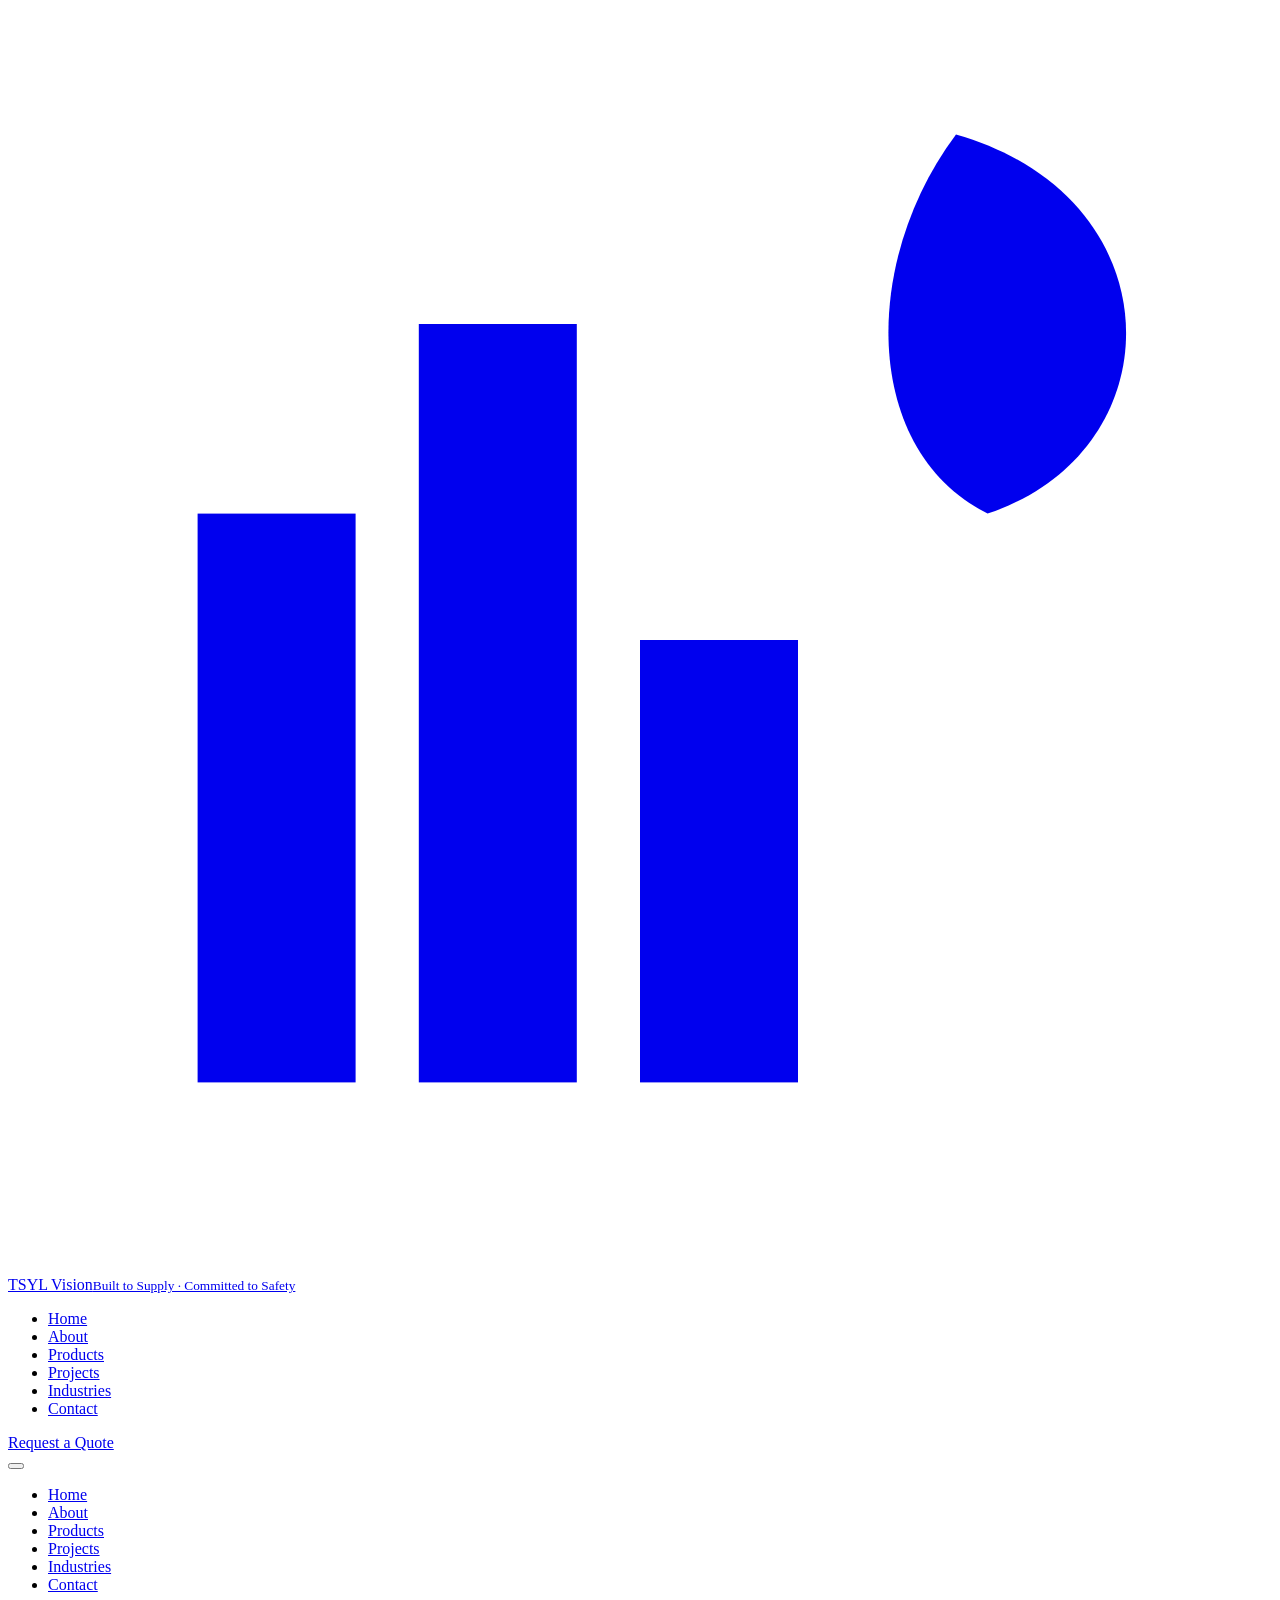
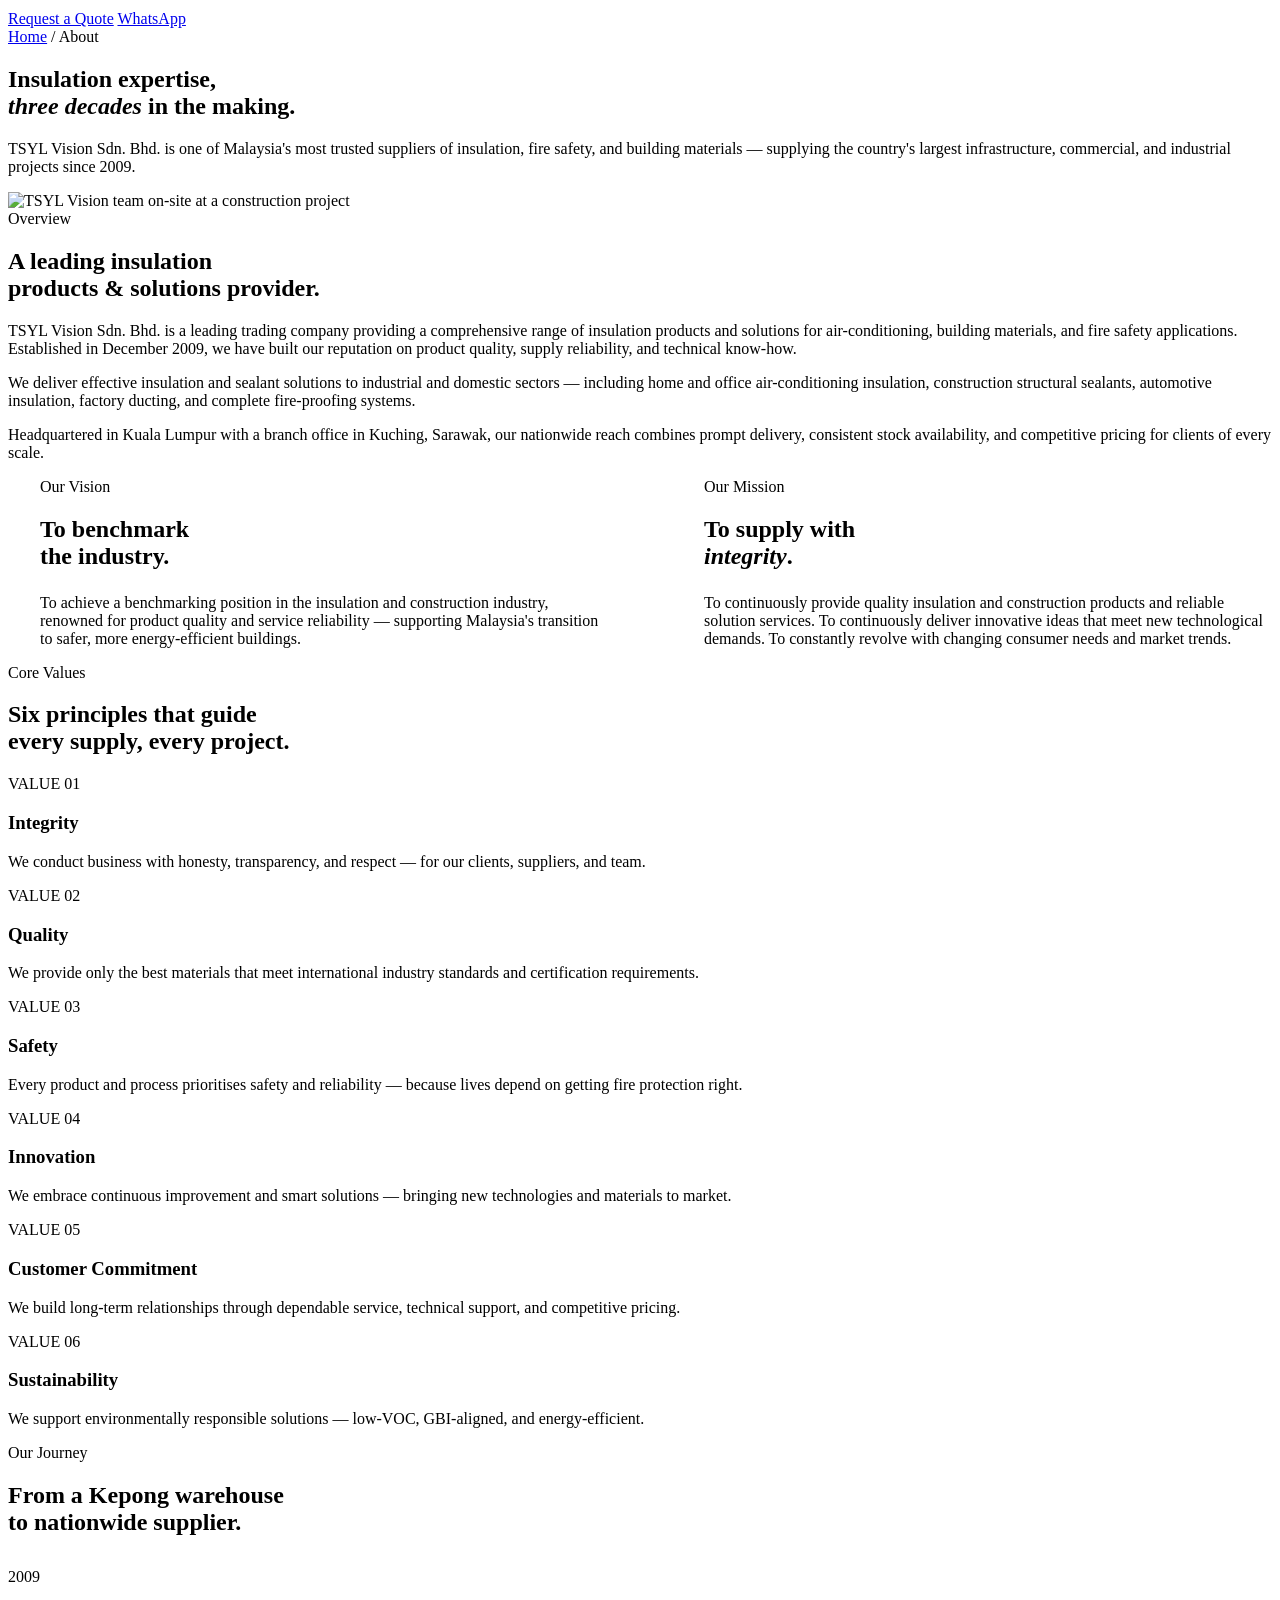
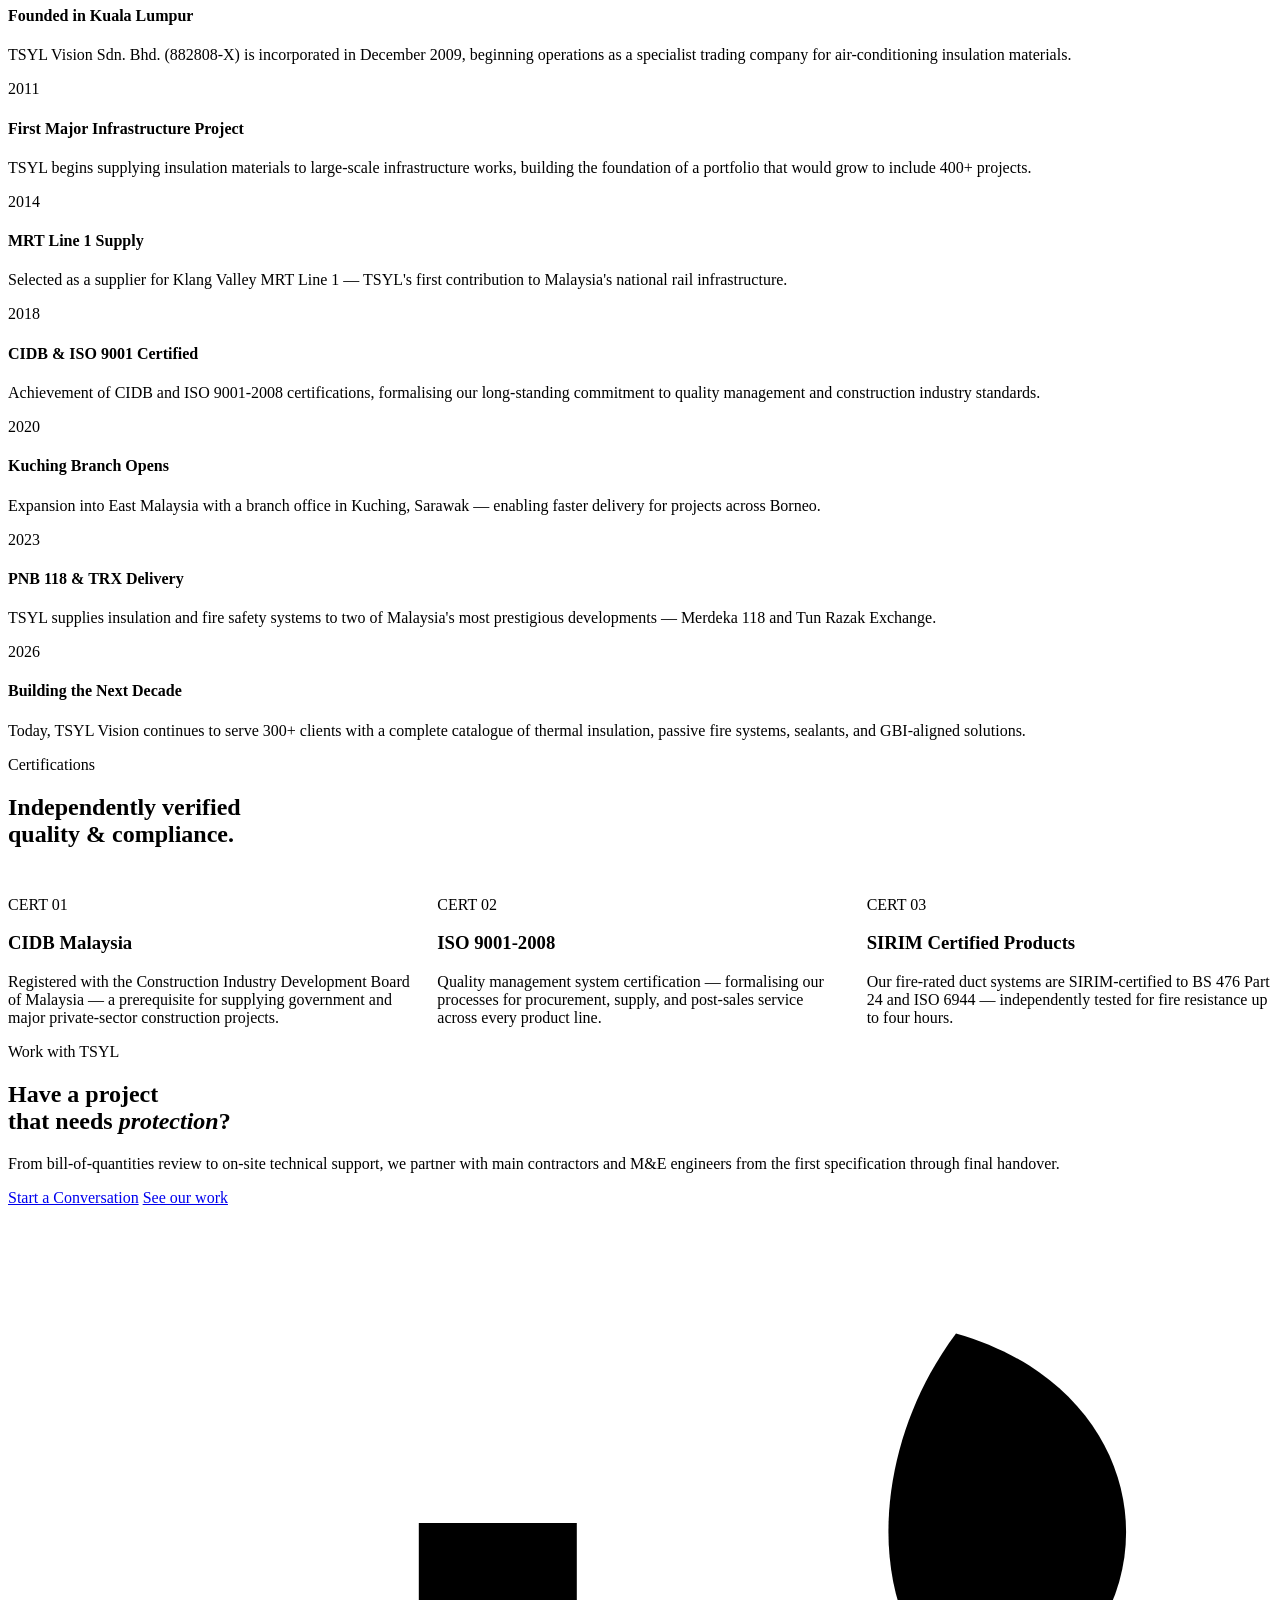
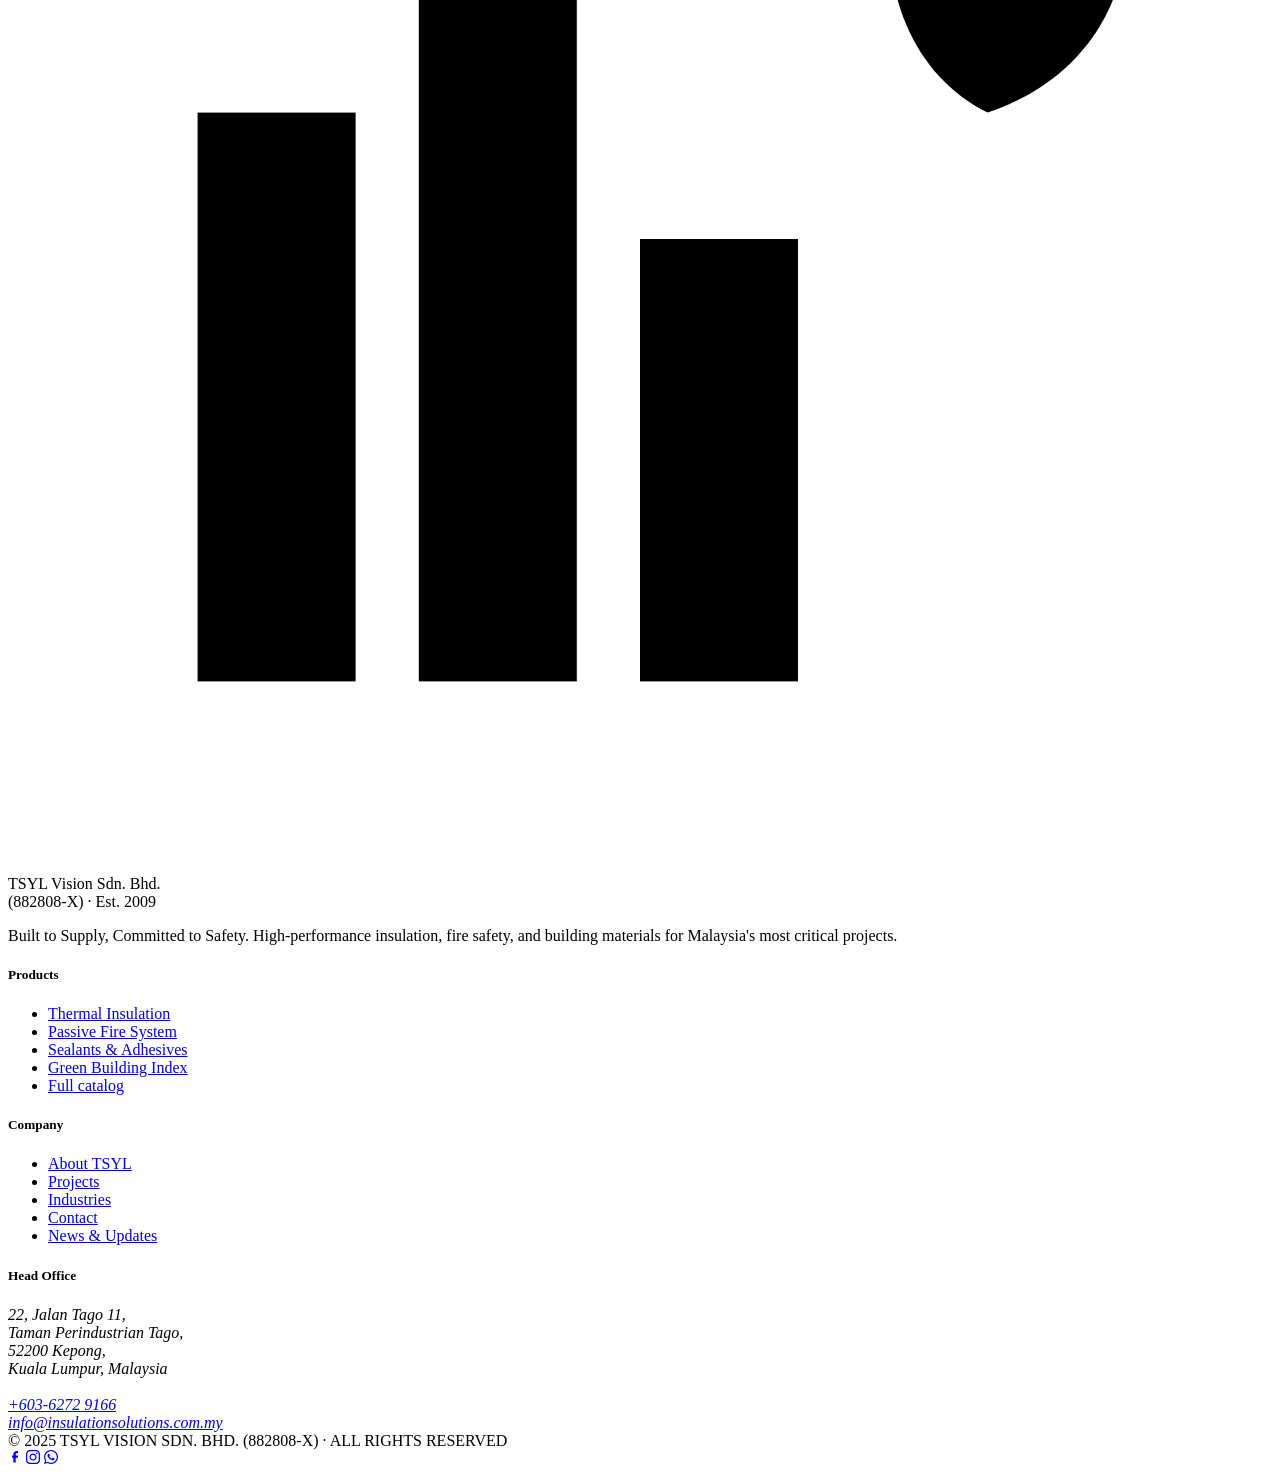
==== about.html @ 76578f97 "23/05/26 (Sat) - First Upload" ====
<!DOCTYPE html>
<html lang="en">
<head>
  <meta charset="UTF-8">
  <meta name="viewport" content="width=device-width, initial-scale=1.0">
  <title>About TSYL Vision — Insulation Specialists Since 2009</title>
  <meta name="description" content="TSYL Vision Sdn. Bhd. specialises in high-performance thermal insulation, fire-rated duct systems, and sealants. Built on three decades of insulation expertise.">

  <link rel="preconnect" href="https://fonts.googleapis.com">
  <link rel="preconnect" href="https://fonts.gstatic.com" crossorigin>
  <link href="https://fonts.googleapis.com/css2?family=Fraunces:ital,opsz,wght,SOFT,WONK@0,9..144,400..700,30..100,0..1;1,9..144,400..700,30..100,0..1&family=JetBrains+Mono:wght@400;500&family=Manrope:wght@400;500;600;700&display=swap" rel="stylesheet">

  <link rel="stylesheet" href="assets/css/styles.css">
</head>
<body>

<!-- ============ NAV ============ -->
<nav class="nav" aria-label="Main navigation">
  <div class="nav-inner">
    <a href="index.html" class="nav-logo" aria-label="TSYL Vision — Home">
      <svg class="logo-mark" viewBox="0 0 40 40" xmlns="http://www.w3.org/2000/svg" style="color: var(--forest-deep)">
        <rect x="6" y="16" width="5" height="18" fill="currentColor"/>
        <rect x="13" y="10" width="5" height="24" fill="currentColor"/>
        <rect x="20" y="20" width="5" height="14" fill="currentColor"/>
        <path d="M30 4 C 37 6, 37 14, 31 16 C 27 14, 27 8, 30 4 Z" fill="currentColor"/>
      </svg>
      <span class="logo-text">TSYL Vision<small>Built to Supply · Committed to Safety</small></span>
    </a>
    <ul class="nav-links">
      <li><a href="index.html" class="nav-link">Home</a></li>
      <li><a href="about.html" class="nav-link active">About</a></li>
      <li><a href="products.html" class="nav-link">Products</a></li>
      <li><a href="projects.html" class="nav-link">Projects</a></li>
      <li><a href="industries.html" class="nav-link">Industries</a></li>
      <li><a href="contact.html" class="nav-link">Contact</a></li>
    </ul>
    <div class="nav-cta-wrap">
      <a href="contact.html" class="btn btn-primary btn-sm">Request a Quote</a>
    </div>
    <button class="nav-toggle" aria-label="Toggle menu" aria-expanded="false">
      <span></span><span></span><span></span>
    </button>
  </div>
</nav>

<div class="nav-drawer" aria-hidden="true">
  <ul class="nav-links" style="flex-direction: column; align-items: flex-start; gap: 0; width: 100%;">
    <li style="width:100%"><a href="index.html" class="nav-link">Home</a></li>
    <li style="width:100%"><a href="about.html" class="nav-link active">About</a></li>
    <li style="width:100%"><a href="products.html" class="nav-link">Products</a></li>
    <li style="width:100%"><a href="projects.html" class="nav-link">Projects</a></li>
    <li style="width:100%"><a href="industries.html" class="nav-link">Industries</a></li>
    <li style="width:100%"><a href="contact.html" class="nav-link">Contact</a></li>
  </ul>
  <div class="nav-cta-wrap">
    <a href="contact.html" class="btn btn-primary">Request a Quote</a>
    <a href="https://wa.me/60174673919" class="btn btn-outline">WhatsApp</a>
  </div>
</div>

<!-- ============ PAGE HERO ============ -->
<section class="page-hero">
  <div class="container">
    <div class="page-hero-grid">
      <div class="reveal">
        <div class="breadcrumb"><a href="index.html">Home</a> / About</div>
        <h1 class="display">Insulation expertise,<br><em>three decades</em> in the making.</h1>
      </div>
      <div class="page-hero-side reveal">
        <p class="lead">TSYL Vision Sdn. Bhd. is one of Malaysia's most trusted suppliers of insulation, fire safety, and building materials — supplying the country's largest infrastructure, commercial, and industrial projects since 2009.</p>
      </div>
    </div>
  </div>
</section>

<!-- ============ COMPANY OVERVIEW ============ -->
<section class="section">
  <div class="container">
    <div class="split">
      <div class="split-media reveal">
        <img src="https://images.unsplash.com/photo-1504917595217-d4dc5ebe6122?w=900&auto=format&fit=crop&q=70" alt="TSYL Vision team on-site at a construction project">
      </div>
      <div class="split-text reveal">
        <div class="eyebrow">Overview</div>
        <h2 class="display">A leading insulation<br>products &amp; solutions provider.</h2>
        <p>TSYL Vision Sdn. Bhd. is a leading trading company providing a comprehensive range of insulation products and solutions for air-conditioning, building materials, and fire safety applications. Established in December 2009, we have built our reputation on product quality, supply reliability, and technical know-how.</p>
        <p>We deliver effective insulation and sealant solutions to industrial and domestic sectors — including home and office air-conditioning insulation, construction structural sealants, automotive insulation, factory ducting, and complete fire-proofing systems.</p>
        <p>Headquartered in Kuala Lumpur with a branch office in Kuching, Sarawak, our nationwide reach combines prompt delivery, consistent stock availability, and competitive pricing for clients of every scale.</p>
      </div>
    </div>
  </div>
</section>

<!-- ============ VISION & MISSION ============ -->
<section class="section" style="background: var(--cream-light); border-top: 1px solid var(--line-soft); border-bottom: 1px solid var(--line-soft);">
  <div class="container">
    <div style="display: grid; grid-template-columns: 1fr 1fr; gap: clamp(2rem, 5vw, 4rem);">
      <div class="reveal" style="border-left: 2px solid var(--forest); padding-left: 2rem;">
        <div class="eyebrow mb-3">Our Vision</div>
        <h2 class="display" style="color: var(--forest-deep); margin-bottom: 1.5rem;">To benchmark<br>the industry.</h2>
        <p class="lead">To achieve a benchmarking position in the insulation and construction industry, renowned for product quality and service reliability — supporting Malaysia's transition to safer, more energy-efficient buildings.</p>
      </div>
      <div class="reveal" style="border-left: 2px solid var(--forest); padding-left: 2rem;">
        <div class="eyebrow mb-3">Our Mission</div>
        <h2 class="display" style="color: var(--forest-deep); margin-bottom: 1.5rem;">To supply with<br><em>integrity</em>.</h2>
        <p>To continuously provide quality insulation and construction products and reliable solution services. To continuously deliver innovative ideas that meet new technological demands. To constantly revolve with changing consumer needs and market trends.</p>
      </div>
    </div>
  </div>
  <style>@media (max-width: 760px) { section.section > .container > div[style*="grid-template-columns: 1fr 1fr"] { grid-template-columns: 1fr !important; } }</style>
</section>

<!-- ============ CORE VALUES ============ -->
<section class="section">
  <div class="container">
    <div class="reveal" style="max-width: 64ch; margin-bottom: 1rem;">
      <div class="eyebrow mb-3">Core Values</div>
      <h2 class="display" style="color: var(--forest-deep);">Six principles that guide<br>every supply, every project.</h2>
    </div>
    <div class="values-grid">
      <div class="value-card reveal">
        <div class="vc-num">VALUE 01</div>
        <h3>Integrity</h3>
        <p>We conduct business with honesty, transparency, and respect — for our clients, suppliers, and team.</p>
      </div>
      <div class="value-card reveal">
        <div class="vc-num">VALUE 02</div>
        <h3>Quality</h3>
        <p>We provide only the best materials that meet international industry standards and certification requirements.</p>
      </div>
      <div class="value-card reveal">
        <div class="vc-num">VALUE 03</div>
        <h3>Safety</h3>
        <p>Every product and process prioritises safety and reliability — because lives depend on getting fire protection right.</p>
      </div>
      <div class="value-card reveal">
        <div class="vc-num">VALUE 04</div>
        <h3>Innovation</h3>
        <p>We embrace continuous improvement and smart solutions — bringing new technologies and materials to market.</p>
      </div>
      <div class="value-card reveal">
        <div class="vc-num">VALUE 05</div>
        <h3>Customer Commitment</h3>
        <p>We build long-term relationships through dependable service, technical support, and competitive pricing.</p>
      </div>
      <div class="value-card reveal">
        <div class="vc-num">VALUE 06</div>
        <h3>Sustainability</h3>
        <p>We support environmentally responsible solutions — low-VOC, GBI-aligned, and energy-efficient.</p>
      </div>
    </div>
  </div>
</section>

<!-- ============ TIMELINE ============ -->
<section class="section" style="background: var(--cream-light); border-top: 1px solid var(--line-soft);">
  <div class="container">
    <div class="reveal" style="max-width: 64ch; margin-bottom: 2rem;">
      <div class="eyebrow mb-3">Our Journey</div>
      <h2 class="display" style="color: var(--forest-deep);">From a Kepong warehouse<br>to nationwide supplier.</h2>
    </div>
    <div class="timeline">
      <div class="tl-item reveal">
        <div class="tl-year">2009</div>
        <div class="tl-body">
          <h4>Founded in Kuala Lumpur</h4>
          <p>TSYL Vision Sdn. Bhd. (882808-X) is incorporated in December 2009, beginning operations as a specialist trading company for air-conditioning insulation materials.</p>
        </div>
      </div>
      <div class="tl-item reveal">
        <div class="tl-year">2011</div>
        <div class="tl-body">
          <h4>First Major Infrastructure Project</h4>
          <p>TSYL begins supplying insulation materials to large-scale infrastructure works, building the foundation of a portfolio that would grow to include 400+ projects.</p>
        </div>
      </div>
      <div class="tl-item reveal">
        <div class="tl-year">2014</div>
        <div class="tl-body">
          <h4>MRT Line 1 Supply</h4>
          <p>Selected as a supplier for Klang Valley MRT Line 1 — TSYL's first contribution to Malaysia's national rail infrastructure.</p>
        </div>
      </div>
      <div class="tl-item reveal">
        <div class="tl-year">2018</div>
        <div class="tl-body">
          <h4>CIDB &amp; ISO 9001 Certified</h4>
          <p>Achievement of CIDB and ISO 9001-2008 certifications, formalising our long-standing commitment to quality management and construction industry standards.</p>
        </div>
      </div>
      <div class="tl-item reveal">
        <div class="tl-year">2020</div>
        <div class="tl-body">
          <h4>Kuching Branch Opens</h4>
          <p>Expansion into East Malaysia with a branch office in Kuching, Sarawak — enabling faster delivery for projects across Borneo.</p>
        </div>
      </div>
      <div class="tl-item reveal">
        <div class="tl-year">2023</div>
        <div class="tl-body">
          <h4>PNB 118 &amp; TRX Delivery</h4>
          <p>TSYL supplies insulation and fire safety systems to two of Malaysia's most prestigious developments — Merdeka 118 and Tun Razak Exchange.</p>
        </div>
      </div>
      <div class="tl-item reveal">
        <div class="tl-year">2026</div>
        <div class="tl-body">
          <h4>Building the Next Decade</h4>
          <p>Today, TSYL Vision continues to serve 300+ clients with a complete catalogue of thermal insulation, passive fire systems, sealants, and GBI-aligned solutions.</p>
        </div>
      </div>
    </div>
  </div>
</section>

<!-- ============ CERTIFICATIONS ============ -->
<section class="section">
  <div class="container">
    <div class="reveal" style="max-width: 64ch; margin-bottom: 3rem;">
      <div class="eyebrow mb-3">Certifications</div>
      <h2 class="display" style="color: var(--forest-deep);">Independently verified<br>quality &amp; compliance.</h2>
    </div>
    <div style="display: grid; grid-template-columns: 1fr 1fr 1fr; gap: 1.5rem;">
      <div class="value-card reveal" style="text-align: left;">
        <div class="vc-num">CERT 01</div>
        <h3>CIDB Malaysia</h3>
        <p>Registered with the Construction Industry Development Board of Malaysia — a prerequisite for supplying government and major private-sector construction projects.</p>
      </div>
      <div class="value-card reveal">
        <div class="vc-num">CERT 02</div>
        <h3>ISO 9001-2008</h3>
        <p>Quality management system certification — formalising our processes for procurement, supply, and post-sales service across every product line.</p>
      </div>
      <div class="value-card reveal">
        <div class="vc-num">CERT 03</div>
        <h3>SIRIM Certified Products</h3>
        <p>Our fire-rated duct systems are SIRIM-certified to BS 476 Part 24 and ISO 6944 — independently tested for fire resistance up to four hours.</p>
      </div>
    </div>
    <style>@media (max-width: 880px) { section.section > .container > div[style*="grid-template-columns: 1fr 1fr 1fr"] { grid-template-columns: 1fr 1fr !important; } } @media (max-width: 540px) { section.section > .container > div[style*="grid-template-columns: 1fr 1fr 1fr"] { grid-template-columns: 1fr !important; } }</style>
  </div>
</section>

<!-- ============ CTA BANNER ============ -->
<section class="cta-banner">
  <div class="container">
    <div class="cta-banner-inner">
      <div class="reveal">
        <div class="eyebrow mb-3" style="color: var(--leaf);">Work with TSYL</div>
        <h2 class="display">Have a project<br>that needs <em>protection</em>?</h2>
        <p>From bill-of-quantities review to on-site technical support, we partner with main contractors and M&amp;E engineers from the first specification through final handover.</p>
      </div>
      <div class="cta-banner-side reveal">
        <a href="contact.html" class="btn btn-primary btn-lg">Start a Conversation</a>
        <a href="projects.html" class="btn btn-outline btn-lg">See our work</a>
      </div>
    </div>
  </div>
</section>

<!-- ============ FOOTER ============ -->
<footer class="footer">
  <div class="container">
    <div class="footer-grid">
      <div class="footer-brand">
        <svg class="logo-mark" viewBox="0 0 40 40" xmlns="http://www.w3.org/2000/svg" style="color: var(--leaf)">
          <rect x="6" y="16" width="5" height="18" fill="currentColor"/>
          <rect x="13" y="10" width="5" height="24" fill="currentColor"/>
          <rect x="20" y="20" width="5" height="14" fill="currentColor"/>
          <path d="M30 4 C 37 6, 37 14, 31 16 C 27 14, 27 8, 30 4 Z" fill="currentColor"/>
        </svg>
        <div class="logo-text">TSYL Vision Sdn. Bhd.</div>
        <div class="reg">(882808-X) · Est. 2009</div>
        <p>Built to Supply, Committed to Safety. High-performance insulation, fire safety, and building materials for Malaysia's most critical projects.</p>
      </div>
      <div class="footer-col">
        <h5>Products</h5>
        <ul>
          <li><a href="products.html#thermal">Thermal Insulation</a></li>
          <li><a href="products.html#fire">Passive Fire System</a></li>
          <li><a href="products.html#sealants">Sealants &amp; Adhesives</a></li>
          <li><a href="products.html#gbi">Green Building Index</a></li>
          <li><a href="products.html">Full catalog</a></li>
        </ul>
      </div>
      <div class="footer-col">
        <h5>Company</h5>
        <ul>
          <li><a href="about.html">About TSYL</a></li>
          <li><a href="projects.html">Projects</a></li>
          <li><a href="industries.html">Industries</a></li>
          <li><a href="contact.html">Contact</a></li>
          <li><a href="https://www.facebook.com/TSYLVision">News &amp; Updates</a></li>
        </ul>
      </div>
      <div class="footer-col">
        <h5>Head Office</h5>
        <address>
          22, Jalan Tago 11,<br>
          Taman Perindustrian Tago,<br>
          52200 Kepong,<br>
          Kuala Lumpur, Malaysia<br><br>
          <a href="tel:+60362729166">+603-6272 9166</a><br>
          <a href="mailto:info@insulationsolutions.com.my">info@insulationsolutions.com.my</a>
        </address>
      </div>
    </div>
    <div class="footer-bottom">
      <div>© 2025 TSYL VISION SDN. BHD. (882808-X) · ALL RIGHTS RESERVED</div>
      <div class="footer-socials">
        <a href="https://www.facebook.com/TSYLVision" aria-label="Facebook"><svg width="14" height="14" viewBox="0 0 24 24" fill="currentColor"><path d="M9.198 21.5h4v-8.01h3.604l.396-3.98h-4V7.5c0-1.103.897-2 2-2h2v-4h-2c-3.309 0-6 2.691-6 6v2.01h-2l-.396 3.98h2.396v8.01z"/></svg></a>
        <a href="https://www.instagram.com/tsylvision/" aria-label="Instagram"><svg width="14" height="14" viewBox="0 0 24 24" fill="currentColor"><path d="M12 2.163c3.204 0 3.584.012 4.85.07 3.252.148 4.771 1.691 4.919 4.919.058 1.265.069 1.645.069 4.849 0 3.205-.012 3.584-.069 4.849-.149 3.225-1.664 4.771-4.919 4.919-1.266.058-1.644.07-4.85.07-3.204 0-3.584-.012-4.849-.07-3.26-.149-4.771-1.699-4.919-4.92-.058-1.265-.07-1.644-.07-4.849 0-3.204.013-3.583.07-4.849.149-3.227 1.664-4.771 4.919-4.919 1.266-.057 1.645-.069 4.849-.069zm0-2.163c-3.259 0-3.667.014-4.947.072-4.358.2-6.78 2.618-6.98 6.98-.059 1.281-.073 1.689-.073 4.948 0 3.259.014 3.668.072 4.948.2 4.358 2.618 6.78 6.98 6.98 1.281.058 1.689.072 4.948.072 3.259 0 3.668-.014 4.948-.072 4.354-.2 6.782-2.618 6.979-6.98.059-1.28.073-1.689.073-4.948 0-3.259-.014-3.667-.072-4.947-.196-4.354-2.617-6.78-6.979-6.98-1.281-.059-1.69-.073-4.949-.073zm0 5.838c-3.403 0-6.162 2.759-6.162 6.162s2.759 6.163 6.162 6.163 6.162-2.759 6.162-6.163c0-3.403-2.759-6.162-6.162-6.162zm0 10.162c-2.209 0-4-1.79-4-4 0-2.209 1.791-4 4-4s4 1.791 4 4c0 2.21-1.791 4-4 4zm6.406-11.845c-.796 0-1.441.645-1.441 1.44s.645 1.44 1.441 1.44c.795 0 1.439-.645 1.439-1.44s-.644-1.44-1.439-1.44z"/></svg></a>
        <a href="https://wa.me/60174673919" aria-label="WhatsApp"><svg width="14" height="14" viewBox="0 0 24 24" fill="currentColor"><path d="M.057 24l1.687-6.163c-1.041-1.804-1.588-3.849-1.587-5.946.003-6.556 5.338-11.891 11.893-11.891 3.181.001 6.167 1.24 8.413 3.488 2.245 2.248 3.481 5.236 3.48 8.414-.003 6.557-5.338 11.892-11.893 11.892-1.99-.001-3.951-.5-5.688-1.448l-6.305 1.654zm6.597-3.807c1.676.995 3.276 1.591 5.392 1.592 5.448 0 9.886-4.434 9.889-9.885.002-5.462-4.415-9.89-9.881-9.892-5.452 0-9.887 4.434-9.889 9.884-.001 2.225.651 3.891 1.746 5.634l-.999 3.648 3.742-.981zm11.387-5.464c-.074-.124-.272-.198-.57-.347-.297-.149-1.758-.868-2.031-.967-.272-.099-.47-.149-.669.149-.198.297-.768.967-.941 1.165-.173.198-.347.223-.644.074-.297-.149-1.255-.462-2.39-1.475-.883-.788-1.48-1.761-1.653-2.059-.173-.297-.018-.458.13-.606.134-.133.297-.347.446-.521.151-.172.2-.296.3-.495.099-.198.05-.372-.025-.521-.075-.148-.669-1.611-.916-2.206-.242-.579-.487-.501-.669-.51l-.57-.01c-.198 0-.52.074-.792.372s-1.04 1.016-1.04 2.479 1.065 2.876 1.213 3.074c.149.198 2.095 3.2 5.076 4.487.709.306 1.263.489 1.694.626.712.226 1.36.194 1.872.118.571-.085 1.758-.719 2.006-1.413.248-.694.248-1.289.173-1.413z"/></svg></a>
      </div>
    </div>
  </div>
</footer>

<script src="assets/js/main.js"></script>
</body>
</html>
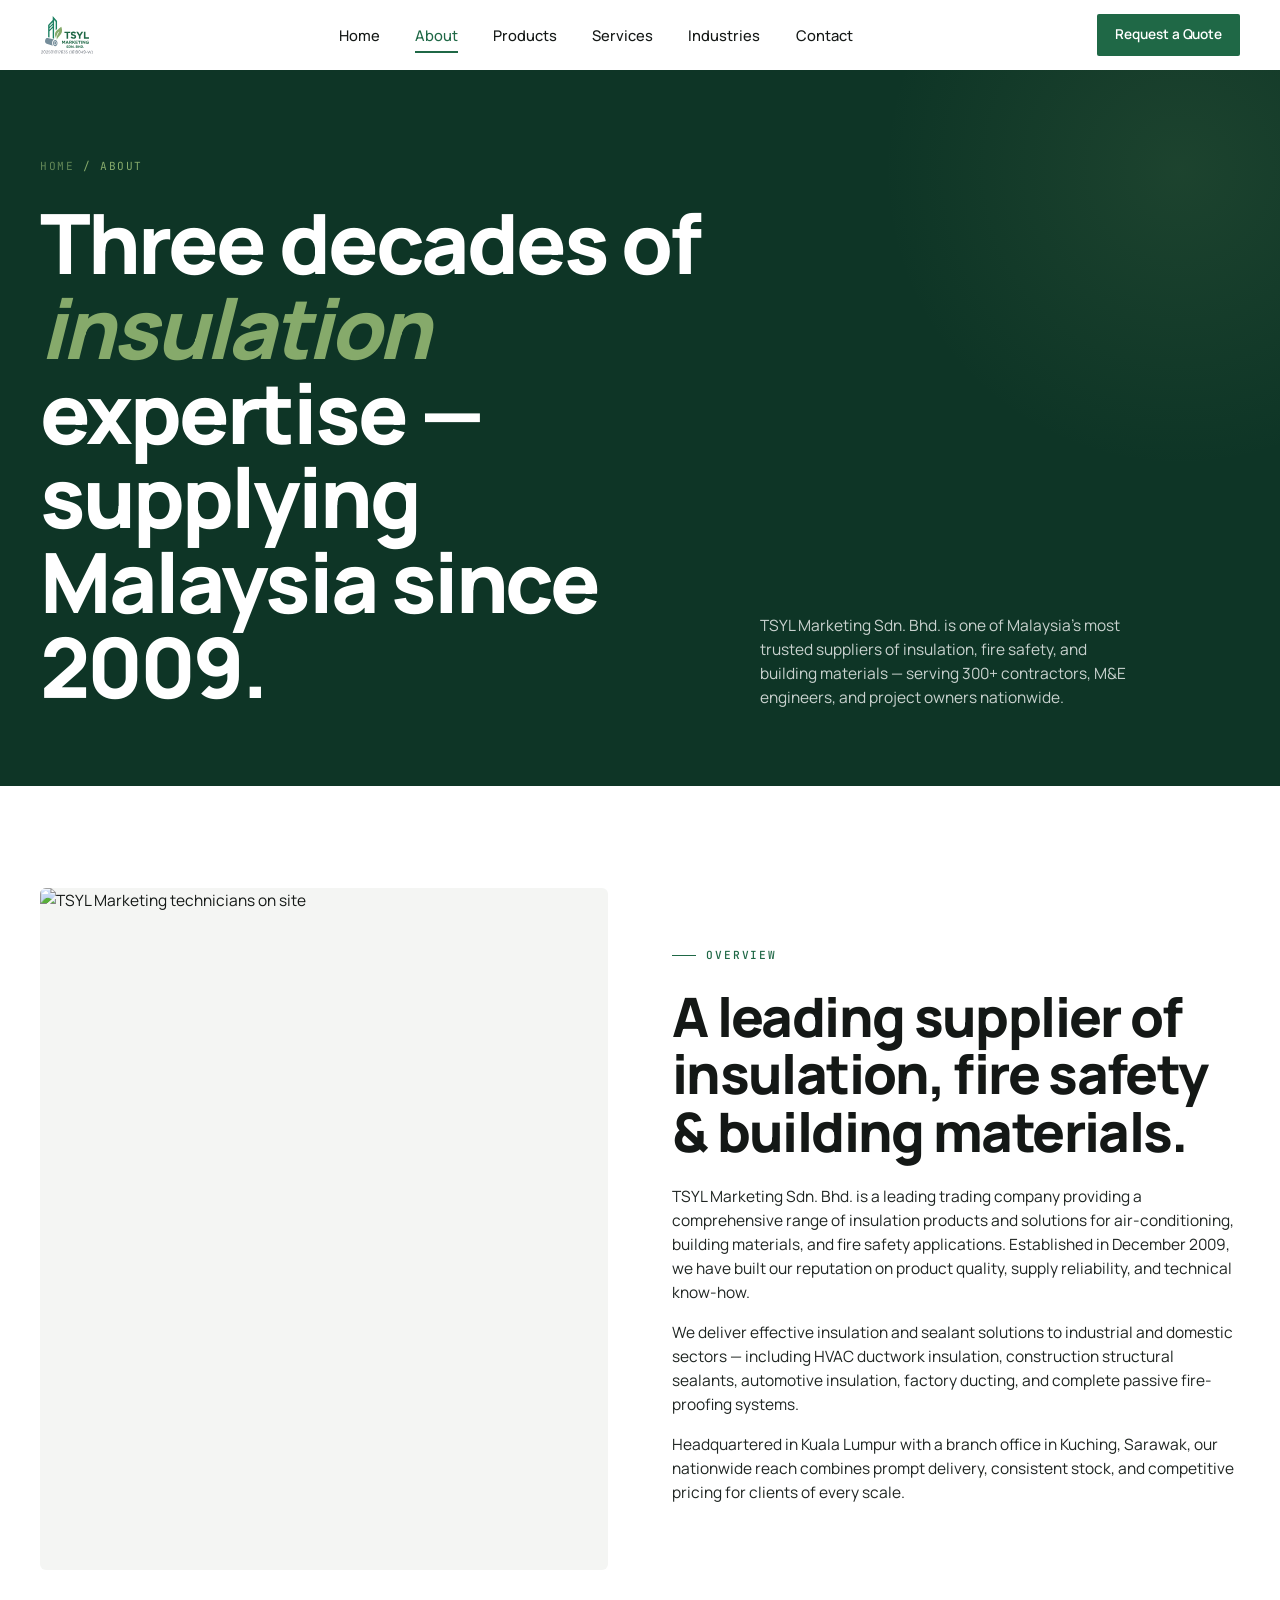
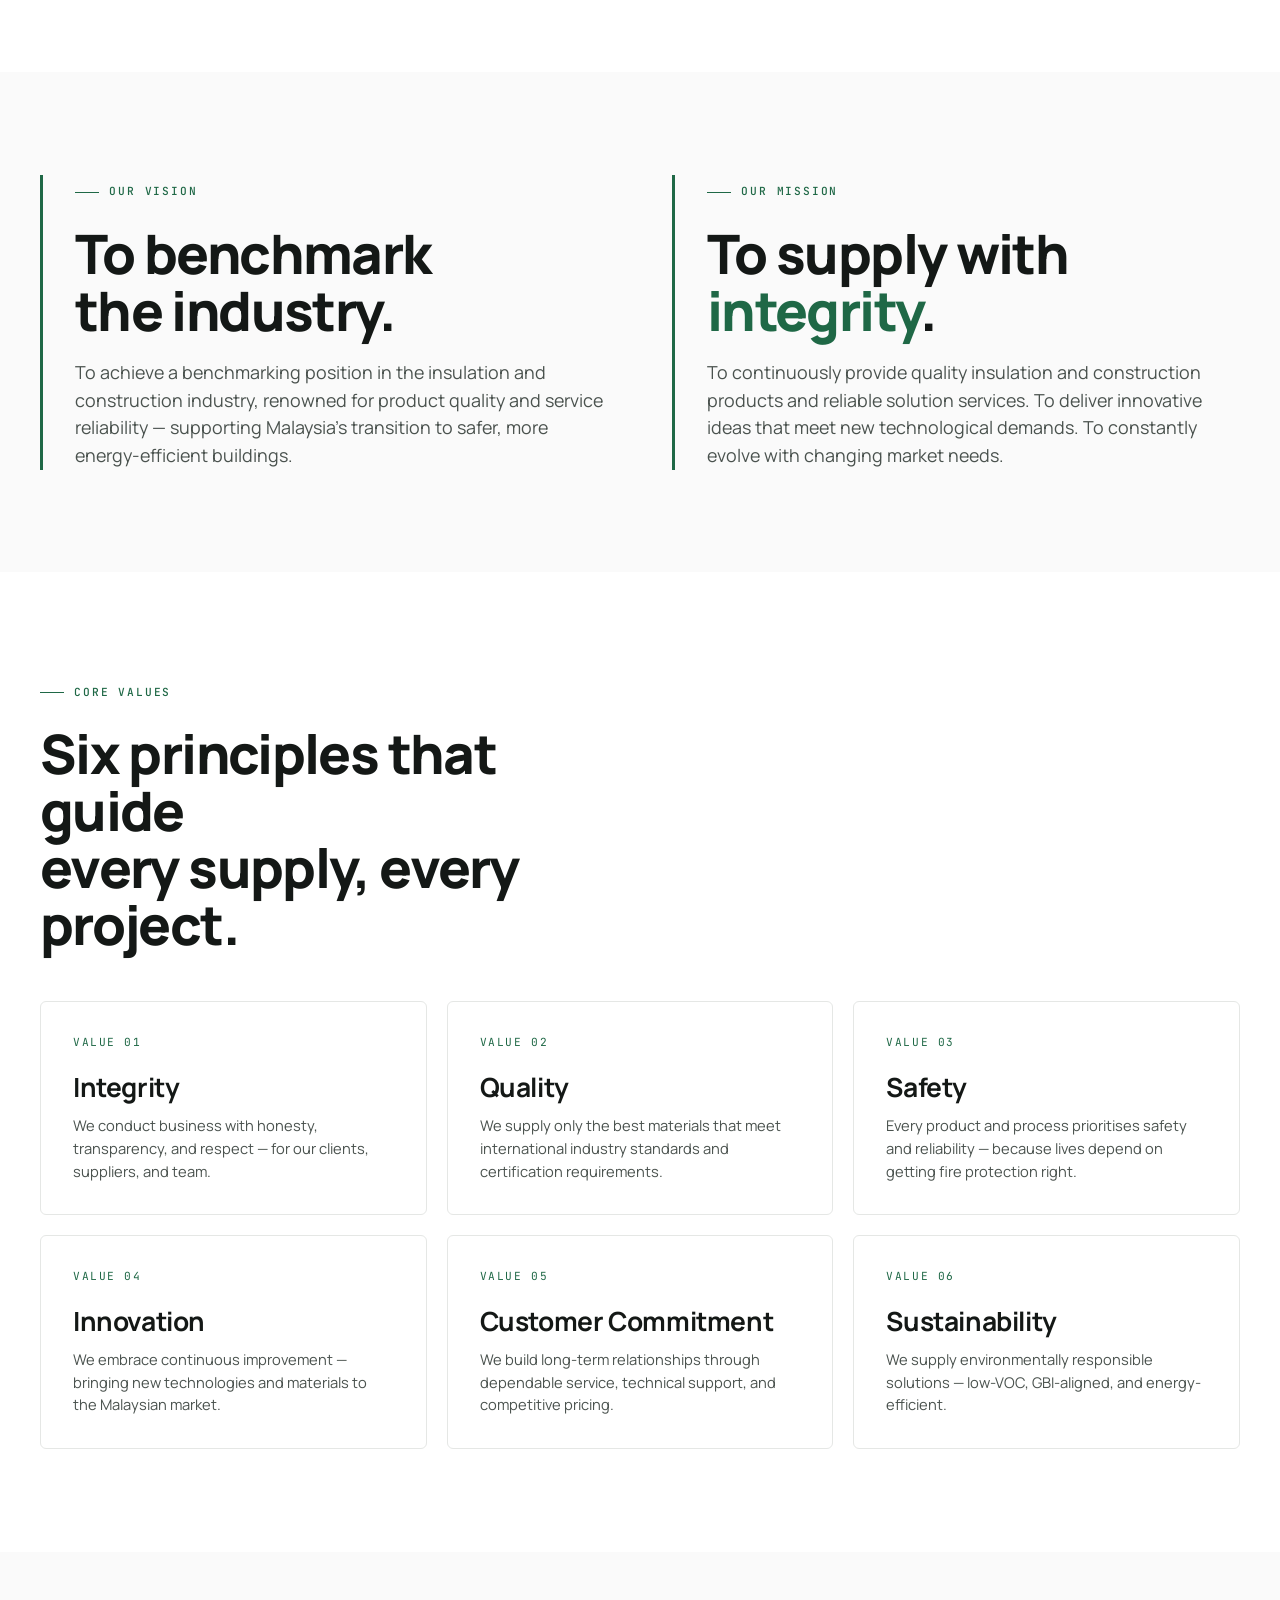
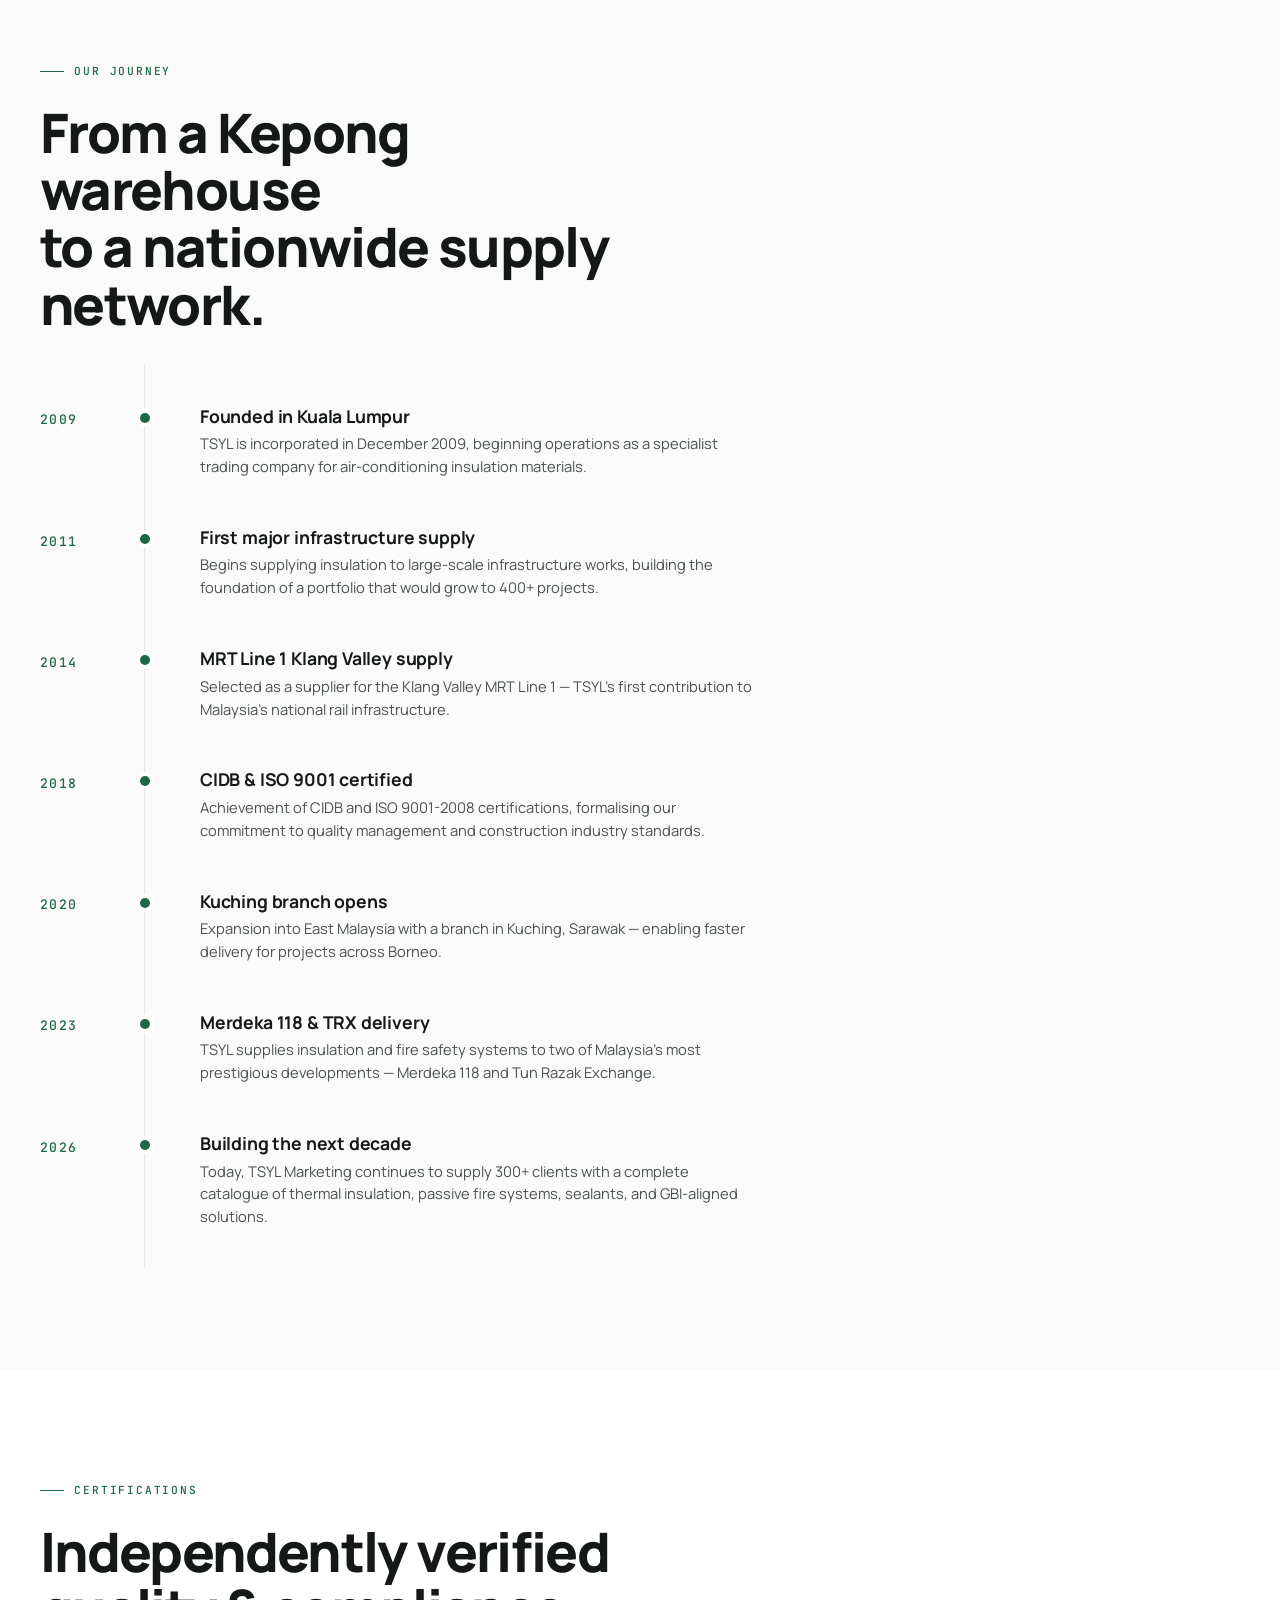
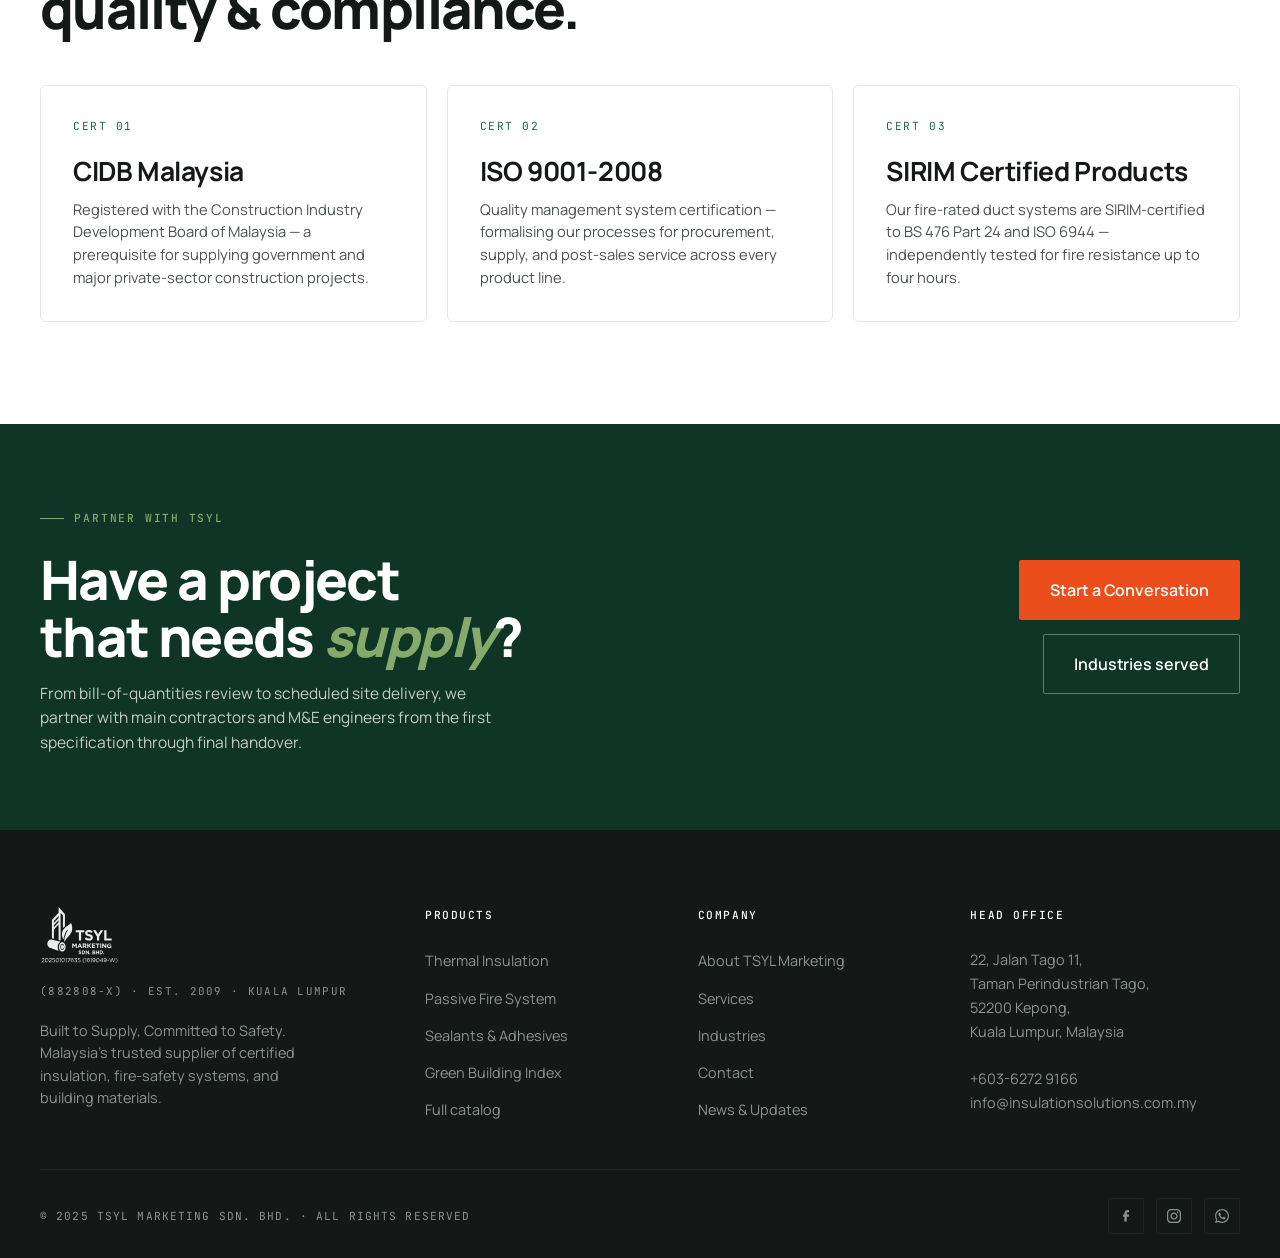
==== commit fcebb4a3: "23/05/26 (Sat) - Revision #01 Update on font choice, colour palette and UIUX basic refinements." ====
--- a/about.html
+++ b/about.html
@@ -3,12 +3,12 @@
 <head>
   <meta charset="UTF-8">
   <meta name="viewport" content="width=device-width, initial-scale=1.0">
-  <title>About TSYL Vision — Insulation Specialists Since 2009</title>
-  <meta name="description" content="TSYL Vision Sdn. Bhd. specialises in high-performance thermal insulation, fire-rated duct systems, and sealants. Built on three decades of insulation expertise.">
+  <title>About TSYL Marketing — Insulation Supply Specialists Since 2009</title>
+  <meta name="description" content="TSYL Marketing Sdn. Bhd. is Malaysia's trusted supplier of insulation, fire safety, and building materials. Three decades of leadership experience. CIDB &amp; ISO 9001 certified.">
 
   <link rel="preconnect" href="https://fonts.googleapis.com">
   <link rel="preconnect" href="https://fonts.gstatic.com" crossorigin>
-  <link href="https://fonts.googleapis.com/css2?family=Fraunces:ital,opsz,wght,SOFT,WONK@0,9..144,400..700,30..100,0..1;1,9..144,400..700,30..100,0..1&family=JetBrains+Mono:wght@400;500&family=Manrope:wght@400;500;600;700&display=swap" rel="stylesheet">
+  <link href="https://fonts.googleapis.com/css2?family=JetBrains+Mono:wght@400;500&family=Manrope:wght@300;400;500;600;700;800&display=swap" rel="stylesheet">
 
   <link rel="stylesheet" href="assets/css/styles.css">
 </head>
@@ -17,20 +17,14 @@
 <!-- ============ NAV ============ -->
 <nav class="nav" aria-label="Main navigation">
   <div class="nav-inner">
-    <a href="index.html" class="nav-logo" aria-label="TSYL Vision — Home">
-      <svg class="logo-mark" viewBox="0 0 40 40" xmlns="http://www.w3.org/2000/svg" style="color: var(--forest-deep)">
-        <rect x="6" y="16" width="5" height="18" fill="currentColor"/>
-        <rect x="13" y="10" width="5" height="24" fill="currentColor"/>
-        <rect x="20" y="20" width="5" height="14" fill="currentColor"/>
-        <path d="M30 4 C 37 6, 37 14, 31 16 C 27 14, 27 8, 30 4 Z" fill="currentColor"/>
-      </svg>
-      <span class="logo-text">TSYL Vision<small>Built to Supply · Committed to Safety</small></span>
+    <a href="index.html" class="nav-logo" aria-label="TSYL Marketing — Home">
+      <img src="assets/img/logo.svg" alt="TSYL Marketing Sdn. Bhd.">
     </a>
     <ul class="nav-links">
       <li><a href="index.html" class="nav-link">Home</a></li>
       <li><a href="about.html" class="nav-link active">About</a></li>
       <li><a href="products.html" class="nav-link">Products</a></li>
-      <li><a href="projects.html" class="nav-link">Projects</a></li>
+      <li><a href="services.html" class="nav-link">Services</a></li>
       <li><a href="industries.html" class="nav-link">Industries</a></li>
       <li><a href="contact.html" class="nav-link">Contact</a></li>
     </ul>
@@ -48,7 +42,7 @@
     <li style="width:100%"><a href="index.html" class="nav-link">Home</a></li>
     <li style="width:100%"><a href="about.html" class="nav-link active">About</a></li>
     <li style="width:100%"><a href="products.html" class="nav-link">Products</a></li>
-    <li style="width:100%"><a href="projects.html" class="nav-link">Projects</a></li>
+    <li style="width:100%"><a href="services.html" class="nav-link">Services</a></li>
     <li style="width:100%"><a href="industries.html" class="nav-link">Industries</a></li>
     <li style="width:100%"><a href="contact.html" class="nav-link">Contact</a></li>
   </ul>
@@ -64,50 +58,50 @@
     <div class="page-hero-grid">
       <div class="reveal">
         <div class="breadcrumb"><a href="index.html">Home</a> / About</div>
-        <h1 class="display">Insulation expertise,<br><em>three decades</em> in the making.</h1>
+        <h1>Three decades of <span class="italic">insulation</span> expertise — supplying Malaysia since 2009.</h1>
       </div>
       <div class="page-hero-side reveal">
-        <p class="lead">TSYL Vision Sdn. Bhd. is one of Malaysia's most trusted suppliers of insulation, fire safety, and building materials — supplying the country's largest infrastructure, commercial, and industrial projects since 2009.</p>
-      </div>
-    </div>
-  </div>
-</section>
-
-<!-- ============ COMPANY OVERVIEW ============ -->
+        <p>TSYL Marketing Sdn. Bhd. is one of Malaysia's most trusted suppliers of insulation, fire safety, and building materials — serving 300+ contractors, M&amp;E engineers, and project owners nationwide.</p>
+      </div>
+    </div>
+  </div>
+</section>
+
+<!-- ============ OVERVIEW SPLIT ============ -->
 <section class="section">
   <div class="container">
     <div class="split">
       <div class="split-media reveal">
-        <img src="https://images.unsplash.com/photo-1504917595217-d4dc5ebe6122?w=900&auto=format&fit=crop&q=70" alt="TSYL Vision team on-site at a construction project">
+        <img src="https://images.unsplash.com/photo-1504917595217-d4dc5ebe6122?w=900&auto=format&fit=crop&q=70" alt="TSYL Marketing technicians on site">
       </div>
       <div class="split-text reveal">
         <div class="eyebrow">Overview</div>
-        <h2 class="display">A leading insulation<br>products &amp; solutions provider.</h2>
-        <p>TSYL Vision Sdn. Bhd. is a leading trading company providing a comprehensive range of insulation products and solutions for air-conditioning, building materials, and fire safety applications. Established in December 2009, we have built our reputation on product quality, supply reliability, and technical know-how.</p>
-        <p>We deliver effective insulation and sealant solutions to industrial and domestic sectors — including home and office air-conditioning insulation, construction structural sealants, automotive insulation, factory ducting, and complete fire-proofing systems.</p>
-        <p>Headquartered in Kuala Lumpur with a branch office in Kuching, Sarawak, our nationwide reach combines prompt delivery, consistent stock availability, and competitive pricing for clients of every scale.</p>
+        <h2>A leading supplier of insulation, fire safety &amp; building materials.</h2>
+        <p>TSYL Marketing Sdn. Bhd. is a leading trading company providing a comprehensive range of insulation products and solutions for air-conditioning, building materials, and fire safety applications. Established in December 2009, we have built our reputation on product quality, supply reliability, and technical know-how.</p>
+        <p>We deliver effective insulation and sealant solutions to industrial and domestic sectors — including HVAC ductwork insulation, construction structural sealants, automotive insulation, factory ducting, and complete passive fire-proofing systems.</p>
+        <p>Headquartered in Kuala Lumpur with a branch office in Kuching, Sarawak, our nationwide reach combines prompt delivery, consistent stock, and competitive pricing for clients of every scale.</p>
       </div>
     </div>
   </div>
 </section>
 
 <!-- ============ VISION & MISSION ============ -->
-<section class="section" style="background: var(--cream-light); border-top: 1px solid var(--line-soft); border-bottom: 1px solid var(--line-soft);">
+<section class="section bg-gray">
   <div class="container">
     <div style="display: grid; grid-template-columns: 1fr 1fr; gap: clamp(2rem, 5vw, 4rem);">
-      <div class="reveal" style="border-left: 2px solid var(--forest); padding-left: 2rem;">
+      <div class="reveal" style="border-left: 3px solid var(--green); padding-left: 2rem;">
         <div class="eyebrow mb-3">Our Vision</div>
-        <h2 class="display" style="color: var(--forest-deep); margin-bottom: 1.5rem;">To benchmark<br>the industry.</h2>
+        <h2 style="color: var(--ink); margin-bottom: 1.25rem;">To benchmark<br>the industry.</h2>
         <p class="lead">To achieve a benchmarking position in the insulation and construction industry, renowned for product quality and service reliability — supporting Malaysia's transition to safer, more energy-efficient buildings.</p>
       </div>
-      <div class="reveal" style="border-left: 2px solid var(--forest); padding-left: 2rem;">
+      <div class="reveal" style="border-left: 3px solid var(--green); padding-left: 2rem;">
         <div class="eyebrow mb-3">Our Mission</div>
-        <h2 class="display" style="color: var(--forest-deep); margin-bottom: 1.5rem;">To supply with<br><em>integrity</em>.</h2>
-        <p>To continuously provide quality insulation and construction products and reliable solution services. To continuously deliver innovative ideas that meet new technological demands. To constantly revolve with changing consumer needs and market trends.</p>
-      </div>
-    </div>
-  </div>
-  <style>@media (max-width: 760px) { section.section > .container > div[style*="grid-template-columns: 1fr 1fr"] { grid-template-columns: 1fr !important; } }</style>
+        <h2 style="color: var(--ink); margin-bottom: 1.25rem;">To supply with<br><span class="italic" style="color: var(--green);">integrity</span>.</h2>
+        <p class="lead">To continuously provide quality insulation and construction products and reliable solution services. To deliver innovative ideas that meet new technological demands. To constantly evolve with changing market needs.</p>
+      </div>
+    </div>
+  </div>
+  <style>@media (max-width: 760px) { section.section.bg-gray > .container > div[style*="grid-template-columns: 1fr 1fr"] { grid-template-columns: 1fr !important; } }</style>
 </section>
 
 <!-- ============ CORE VALUES ============ -->
@@ -115,7 +109,7 @@
   <div class="container">
     <div class="reveal" style="max-width: 64ch; margin-bottom: 1rem;">
       <div class="eyebrow mb-3">Core Values</div>
-      <h2 class="display" style="color: var(--forest-deep);">Six principles that guide<br>every supply, every project.</h2>
+      <h2>Six principles that guide<br>every supply, every project.</h2>
     </div>
     <div class="values-grid">
       <div class="value-card reveal">
@@ -126,7 +120,7 @@
       <div class="value-card reveal">
         <div class="vc-num">VALUE 02</div>
         <h3>Quality</h3>
-        <p>We provide only the best materials that meet international industry standards and certification requirements.</p>
+        <p>We supply only the best materials that meet international industry standards and certification requirements.</p>
       </div>
       <div class="value-card reveal">
         <div class="vc-num">VALUE 03</div>
@@ -136,7 +130,7 @@
       <div class="value-card reveal">
         <div class="vc-num">VALUE 04</div>
         <h3>Innovation</h3>
-        <p>We embrace continuous improvement and smart solutions — bringing new technologies and materials to market.</p>
+        <p>We embrace continuous improvement — bringing new technologies and materials to the Malaysian market.</p>
       </div>
       <div class="value-card reveal">
         <div class="vc-num">VALUE 05</div>
@@ -146,67 +140,67 @@
       <div class="value-card reveal">
         <div class="vc-num">VALUE 06</div>
         <h3>Sustainability</h3>
-        <p>We support environmentally responsible solutions — low-VOC, GBI-aligned, and energy-efficient.</p>
+        <p>We supply environmentally responsible solutions — low-VOC, GBI-aligned, and energy-efficient.</p>
       </div>
     </div>
   </div>
 </section>
 
 <!-- ============ TIMELINE ============ -->
-<section class="section" style="background: var(--cream-light); border-top: 1px solid var(--line-soft);">
+<section class="section bg-gray">
   <div class="container">
     <div class="reveal" style="max-width: 64ch; margin-bottom: 2rem;">
       <div class="eyebrow mb-3">Our Journey</div>
-      <h2 class="display" style="color: var(--forest-deep);">From a Kepong warehouse<br>to nationwide supplier.</h2>
+      <h2>From a Kepong warehouse<br>to a nationwide supply network.</h2>
     </div>
     <div class="timeline">
       <div class="tl-item reveal">
         <div class="tl-year">2009</div>
         <div class="tl-body">
           <h4>Founded in Kuala Lumpur</h4>
-          <p>TSYL Vision Sdn. Bhd. (882808-X) is incorporated in December 2009, beginning operations as a specialist trading company for air-conditioning insulation materials.</p>
+          <p>TSYL is incorporated in December 2009, beginning operations as a specialist trading company for air-conditioning insulation materials.</p>
         </div>
       </div>
       <div class="tl-item reveal">
         <div class="tl-year">2011</div>
         <div class="tl-body">
-          <h4>First Major Infrastructure Project</h4>
-          <p>TSYL begins supplying insulation materials to large-scale infrastructure works, building the foundation of a portfolio that would grow to include 400+ projects.</p>
+          <h4>First major infrastructure supply</h4>
+          <p>Begins supplying insulation to large-scale infrastructure works, building the foundation of a portfolio that would grow to 400+ projects.</p>
         </div>
       </div>
       <div class="tl-item reveal">
         <div class="tl-year">2014</div>
         <div class="tl-body">
-          <h4>MRT Line 1 Supply</h4>
-          <p>Selected as a supplier for Klang Valley MRT Line 1 — TSYL's first contribution to Malaysia's national rail infrastructure.</p>
+          <h4>MRT Line 1 Klang Valley supply</h4>
+          <p>Selected as a supplier for the Klang Valley MRT Line 1 — TSYL's first contribution to Malaysia's national rail infrastructure.</p>
         </div>
       </div>
       <div class="tl-item reveal">
         <div class="tl-year">2018</div>
         <div class="tl-body">
-          <h4>CIDB &amp; ISO 9001 Certified</h4>
-          <p>Achievement of CIDB and ISO 9001-2008 certifications, formalising our long-standing commitment to quality management and construction industry standards.</p>
+          <h4>CIDB &amp; ISO 9001 certified</h4>
+          <p>Achievement of CIDB and ISO 9001-2008 certifications, formalising our commitment to quality management and construction industry standards.</p>
         </div>
       </div>
       <div class="tl-item reveal">
         <div class="tl-year">2020</div>
         <div class="tl-body">
-          <h4>Kuching Branch Opens</h4>
-          <p>Expansion into East Malaysia with a branch office in Kuching, Sarawak — enabling faster delivery for projects across Borneo.</p>
+          <h4>Kuching branch opens</h4>
+          <p>Expansion into East Malaysia with a branch in Kuching, Sarawak — enabling faster delivery for projects across Borneo.</p>
         </div>
       </div>
       <div class="tl-item reveal">
         <div class="tl-year">2023</div>
         <div class="tl-body">
-          <h4>PNB 118 &amp; TRX Delivery</h4>
+          <h4>Merdeka 118 &amp; TRX delivery</h4>
           <p>TSYL supplies insulation and fire safety systems to two of Malaysia's most prestigious developments — Merdeka 118 and Tun Razak Exchange.</p>
         </div>
       </div>
       <div class="tl-item reveal">
         <div class="tl-year">2026</div>
         <div class="tl-body">
-          <h4>Building the Next Decade</h4>
-          <p>Today, TSYL Vision continues to serve 300+ clients with a complete catalogue of thermal insulation, passive fire systems, sealants, and GBI-aligned solutions.</p>
+          <h4>Building the next decade</h4>
+          <p>Today, TSYL Marketing continues to supply 300+ clients with a complete catalogue of thermal insulation, passive fire systems, sealants, and GBI-aligned solutions.</p>
         </div>
       </div>
     </div>
@@ -218,10 +212,10 @@
   <div class="container">
     <div class="reveal" style="max-width: 64ch; margin-bottom: 3rem;">
       <div class="eyebrow mb-3">Certifications</div>
-      <h2 class="display" style="color: var(--forest-deep);">Independently verified<br>quality &amp; compliance.</h2>
-    </div>
-    <div style="display: grid; grid-template-columns: 1fr 1fr 1fr; gap: 1.5rem;">
-      <div class="value-card reveal" style="text-align: left;">
+      <h2>Independently verified<br>quality &amp; compliance.</h2>
+    </div>
+    <div style="display: grid; grid-template-columns: 1fr 1fr 1fr; gap: 1.25rem;">
+      <div class="value-card reveal">
         <div class="vc-num">CERT 01</div>
         <h3>CIDB Malaysia</h3>
         <p>Registered with the Construction Industry Development Board of Malaysia — a prerequisite for supplying government and major private-sector construction projects.</p>
@@ -246,13 +240,13 @@
   <div class="container">
     <div class="cta-banner-inner">
       <div class="reveal">
-        <div class="eyebrow mb-3" style="color: var(--leaf);">Work with TSYL</div>
-        <h2 class="display">Have a project<br>that needs <em>protection</em>?</h2>
-        <p>From bill-of-quantities review to on-site technical support, we partner with main contractors and M&amp;E engineers from the first specification through final handover.</p>
+        <div class="eyebrow on-dark mb-3">Partner with TSYL</div>
+        <h2>Have a project<br>that needs <span class="italic">supply</span>?</h2>
+        <p>From bill-of-quantities review to scheduled site delivery, we partner with main contractors and M&amp;E engineers from the first specification through final handover.</p>
       </div>
       <div class="cta-banner-side reveal">
-        <a href="contact.html" class="btn btn-primary btn-lg">Start a Conversation</a>
-        <a href="projects.html" class="btn btn-outline btn-lg">See our work</a>
+        <a href="contact.html" class="btn btn-orange btn-lg">Start a Conversation</a>
+        <a href="industries.html" class="btn btn-outline-light btn-lg">Industries served</a>
       </div>
     </div>
   </div>
@@ -263,15 +257,9 @@
   <div class="container">
     <div class="footer-grid">
       <div class="footer-brand">
-        <svg class="logo-mark" viewBox="0 0 40 40" xmlns="http://www.w3.org/2000/svg" style="color: var(--leaf)">
-          <rect x="6" y="16" width="5" height="18" fill="currentColor"/>
-          <rect x="13" y="10" width="5" height="24" fill="currentColor"/>
-          <rect x="20" y="20" width="5" height="14" fill="currentColor"/>
-          <path d="M30 4 C 37 6, 37 14, 31 16 C 27 14, 27 8, 30 4 Z" fill="currentColor"/>
-        </svg>
-        <div class="logo-text">TSYL Vision Sdn. Bhd.</div>
-        <div class="reg">(882808-X) · Est. 2009</div>
-        <p>Built to Supply, Committed to Safety. High-performance insulation, fire safety, and building materials for Malaysia's most critical projects.</p>
+        <img src="assets/img/logo.svg" alt="TSYL Marketing Sdn. Bhd.">
+        <div class="reg">(882808-X) · EST. 2009 · KUALA LUMPUR</div>
+        <p>Built to Supply, Committed to Safety. Malaysia's trusted supplier of certified insulation, fire-safety systems, and building materials.</p>
       </div>
       <div class="footer-col">
         <h5>Products</h5>
@@ -286,8 +274,8 @@
       <div class="footer-col">
         <h5>Company</h5>
         <ul>
-          <li><a href="about.html">About TSYL</a></li>
-          <li><a href="projects.html">Projects</a></li>
+          <li><a href="about.html">About TSYL Marketing</a></li>
+          <li><a href="services.html">Services</a></li>
           <li><a href="industries.html">Industries</a></li>
           <li><a href="contact.html">Contact</a></li>
           <li><a href="https://www.facebook.com/TSYLVision">News &amp; Updates</a></li>
@@ -306,7 +294,7 @@
       </div>
     </div>
     <div class="footer-bottom">
-      <div>© 2025 TSYL VISION SDN. BHD. (882808-X) · ALL RIGHTS RESERVED</div>
+      <div>© 2025 TSYL MARKETING SDN. BHD. · ALL RIGHTS RESERVED</div>
       <div class="footer-socials">
         <a href="https://www.facebook.com/TSYLVision" aria-label="Facebook"><svg width="14" height="14" viewBox="0 0 24 24" fill="currentColor"><path d="M9.198 21.5h4v-8.01h3.604l.396-3.98h-4V7.5c0-1.103.897-2 2-2h2v-4h-2c-3.309 0-6 2.691-6 6v2.01h-2l-.396 3.98h2.396v8.01z"/></svg></a>
         <a href="https://www.instagram.com/tsylvision/" aria-label="Instagram"><svg width="14" height="14" viewBox="0 0 24 24" fill="currentColor"><path d="M12 2.163c3.204 0 3.584.012 4.85.07 3.252.148 4.771 1.691 4.919 4.919.058 1.265.069 1.645.069 4.849 0 3.205-.012 3.584-.069 4.849-.149 3.225-1.664 4.771-4.919 4.919-1.266.058-1.644.07-4.85.07-3.204 0-3.584-.012-4.849-.07-3.26-.149-4.771-1.699-4.919-4.92-.058-1.265-.07-1.644-.07-4.849 0-3.204.013-3.583.07-4.849.149-3.227 1.664-4.771 4.919-4.919 1.266-.057 1.645-.069 4.849-.069zm0-2.163c-3.259 0-3.667.014-4.947.072-4.358.2-6.78 2.618-6.98 6.98-.059 1.281-.073 1.689-.073 4.948 0 3.259.014 3.668.072 4.948.2 4.358 2.618 6.78 6.98 6.98 1.281.058 1.689.072 4.948.072 3.259 0 3.668-.014 4.948-.072 4.354-.2 6.782-2.618 6.979-6.98.059-1.28.073-1.689.073-4.948 0-3.259-.014-3.667-.072-4.947-.196-4.354-2.617-6.78-6.979-6.98-1.281-.059-1.69-.073-4.949-.073zm0 5.838c-3.403 0-6.162 2.759-6.162 6.162s2.759 6.163 6.162 6.163 6.162-2.759 6.162-6.163c0-3.403-2.759-6.162-6.162-6.162zm0 10.162c-2.209 0-4-1.79-4-4 0-2.209 1.791-4 4-4s4 1.791 4 4c0 2.21-1.791 4-4 4zm6.406-11.845c-.796 0-1.441.645-1.441 1.44s.645 1.44 1.441 1.44c.795 0 1.439-.645 1.439-1.44s-.644-1.44-1.439-1.44z"/></svg></a>
--- a/assets/css/styles.css
+++ b/assets/css/styles.css
@@ -0,0 +1,1237 @@
+/* ==========================================================================
+   TSYL MARKETING — Built to Supply, Committed to Safety
+   Corporate modern · Sans-only · White surfaces · Brand green #1F6846
+   ========================================================================== */
+
+/* ---------- Reset & base ---------- */
+*, *::before, *::after { box-sizing: border-box; margin: 0; padding: 0; }
+html { scroll-behavior: smooth; -webkit-text-size-adjust: 100%; }
+img, svg, video { display: block; max-width: 100%; height: auto; }
+button, input, select, textarea { font: inherit; color: inherit; }
+button { background: none; border: none; cursor: pointer; }
+a { color: inherit; text-decoration: none; }
+ul, ol { list-style: none; }
+
+/* ---------- Tokens ---------- */
+:root {
+  /* Brand greens (sampled from logo SVG) */
+  --green: #1F6846;          /* primary brand wordmark green */
+  --green-dark: #154731;     /* darker variant */
+  --green-deeper: #0E3526;   /* dark sections */
+  --green-bright: #2A8862;   /* hover / highlight */
+  --green-leaf: #86AA6B;     /* leaf accent in logo */
+  --green-tint: #ECF4EF;     /* very subtle bg tint */
+  --green-tint-2: #DCE9E1;   /* slightly stronger tint */
+
+  /* Neutrals */
+  --black: #0A0A0A;
+  --ink: #141816;
+  --charcoal: #1F2522;
+  --graphite: #4A524E;
+  --mist: #8E9491;
+  --line: #E5E7E5;
+  --line-soft: #EFF1EE;
+  --line-dark: #1E2421;
+
+  /* Surfaces */
+  --white: #FFFFFF;
+  --gray-50: #FAFAFA;
+  --gray-100: #F4F5F3;
+  --gray-200: #ECEEEB;
+
+  /* Accent — safety orange (sparingly, per ref images) */
+  --orange: #E94E1B;
+  --orange-soft: #FFF1EB;
+  --orange-bright: #FF6B35;
+
+  /* Type */
+  --font-sans: 'Manrope', -apple-system, BlinkMacSystemFont, 'Segoe UI', Helvetica, sans-serif;
+  --font-mono: 'JetBrains Mono', ui-monospace, 'Courier New', monospace;
+
+  /* Layout */
+  --max-w: 1320px;
+  --max-w-wide: 1480px;
+  --gutter: clamp(1.25rem, 4vw, 2.5rem);
+
+  /* Motion */
+  --ease-out: cubic-bezier(.16,1,.3,1);
+  --ease-in-out: cubic-bezier(.65,0,.35,1);
+
+  /* Radius — sharp, corporate */
+  --r-sm: 2px;
+  --r-md: 6px;
+  --r-lg: 10px;
+}
+
+/* ---------- Body ---------- */
+body {
+  font-family: var(--font-sans);
+  font-size: 15.5px;
+  line-height: 1.55;
+  color: var(--ink);
+  background: var(--white);
+  font-feature-settings: "ss01", "cv11";
+  -webkit-font-smoothing: antialiased;
+  -moz-osx-font-smoothing: grayscale;
+  overflow-x: hidden;
+}
+
+/* ---------- Typography — sans, heavy weight contrast ---------- */
+h1, h2, h3, h4, h5 { font-family: var(--font-sans); }
+h1 {
+  font-size: clamp(2.4rem, 6.5vw, 5.4rem);
+  font-weight: 800;
+  letter-spacing: -0.035em;
+  line-height: 1.02;
+}
+h2 {
+  font-size: clamp(1.9rem, 4.5vw, 3.4rem);
+  font-weight: 800;
+  letter-spacing: -0.03em;
+  line-height: 1.05;
+}
+h3 {
+  font-size: clamp(1.25rem, 2.2vw, 1.65rem);
+  font-weight: 700;
+  letter-spacing: -0.015em;
+  line-height: 1.2;
+}
+h4 {
+  font-size: 1.1rem;
+  font-weight: 700;
+  letter-spacing: -0.01em;
+  line-height: 1.25;
+}
+h5 {
+  font-size: .92rem;
+  font-weight: 600;
+  letter-spacing: -0.005em;
+}
+
+.h1-italic, h1 .italic { font-style: italic; font-weight: 800; }
+
+.eyebrow {
+  font-family: var(--font-mono);
+  font-size: .7rem;
+  font-weight: 500;
+  letter-spacing: .16em;
+  text-transform: uppercase;
+  color: var(--green);
+  display: inline-flex;
+  align-items: center;
+  gap: .65rem;
+}
+.eyebrow::before {
+  content: '';
+  width: 24px; height: 1px;
+  background: currentColor;
+}
+.eyebrow.no-line::before { display: none; }
+.eyebrow.on-dark { color: var(--green-leaf); }
+.eyebrow.on-dark::before { background: var(--green-leaf); }
+
+.lead {
+  font-size: clamp(1rem, 1.4vw, 1.18rem);
+  color: var(--graphite);
+  line-height: 1.55;
+  max-width: 60ch;
+}
+p { color: var(--charcoal); }
+.muted { color: var(--graphite); }
+
+/* ---------- Layout primitives ---------- */
+.container { max-width: var(--max-w); margin: 0 auto; padding: 0 var(--gutter); position: relative; }
+.container-wide { max-width: var(--max-w-wide); margin: 0 auto; padding: 0 var(--gutter); position: relative; }
+.section { padding: clamp(4rem, 8vw, 6.5rem) 0; position: relative; }
+.section-tight { padding: clamp(2.5rem, 5vw, 4rem) 0; position: relative; }
+
+.bg-gray { background: var(--gray-50); }
+.bg-gray-2 { background: var(--gray-100); }
+.bg-dark { background: var(--green-deeper); color: var(--white); }
+.bg-green { background: var(--green); color: var(--white); }
+.bg-orange { background: var(--orange); color: var(--white); }
+
+/* ---------- Navigation ---------- */
+.nav {
+  position: sticky; top: 0; z-index: 50;
+  background: var(--white);
+  border-bottom: 1px solid transparent;
+  transition: border-color .25s var(--ease-out), box-shadow .25s var(--ease-out);
+}
+.nav.scrolled {
+  border-color: var(--line);
+  box-shadow: 0 1px 0 var(--line);
+}
+.nav-inner {
+  max-width: var(--max-w-wide);
+  margin: 0 auto;
+  padding: .85rem var(--gutter);
+  display: flex; align-items: center; justify-content: space-between;
+  gap: 2rem;
+}
+.nav-logo { display: flex; align-items: center; gap: .65rem; flex-shrink: 0; }
+.nav-logo img { height: 38px; width: auto; }
+
+.nav-links { display: flex; align-items: center; gap: 2.2rem; }
+.nav-link {
+  font-size: .92rem;
+  font-weight: 500;
+  color: var(--ink);
+  position: relative;
+  padding: .3rem 0;
+  transition: color .2s ease;
+}
+.nav-link:hover { color: var(--green); }
+.nav-link.active { color: var(--green); }
+.nav-link.active::after {
+  content: ''; position: absolute; left: 0; right: 0; bottom: -3px;
+  height: 2px; background: var(--green);
+}
+.nav-cta-wrap { display: flex; align-items: center; gap: .85rem; }
+
+/* Mobile hamburger */
+.nav-toggle {
+  display: none;
+  width: 44px; height: 44px;
+  flex-direction: column; align-items: center; justify-content: center;
+  gap: 5px;
+}
+.nav-toggle span {
+  display: block; width: 22px; height: 2px;
+  background: var(--ink);
+  transition: transform .3s var(--ease-out), opacity .2s;
+  border-radius: 2px;
+}
+.nav-toggle.open span:nth-child(1) { transform: translateY(7px) rotate(45deg); }
+.nav-toggle.open span:nth-child(2) { opacity: 0; }
+.nav-toggle.open span:nth-child(3) { transform: translateY(-7px) rotate(-45deg); }
+
+.nav-drawer {
+  position: fixed; inset: 0;
+  background: var(--white);
+  z-index: 49;
+  display: none;
+  flex-direction: column;
+  padding: 6rem var(--gutter) 2rem;
+  overflow-y: auto;
+}
+.nav-drawer.open { display: flex; }
+.nav-drawer .nav-link {
+  font-size: 1.6rem;
+  font-weight: 700;
+  letter-spacing: -0.015em;
+  padding: 1rem 0;
+  border-bottom: 1px solid var(--line-soft);
+}
+.nav-drawer .nav-link.active::after { display: none; }
+
+@media (max-width: 1020px) {
+  .nav-links, .nav-cta-wrap { display: none; }
+  .nav-toggle { display: flex; }
+  .nav-drawer .nav-cta-wrap { display: flex; margin-top: 2rem; flex-direction: column; align-items: stretch; }
+}
+
+/* ---------- Buttons ---------- */
+.btn {
+  display: inline-flex; align-items: center; gap: .55rem;
+  padding: .85rem 1.6rem;
+  border-radius: var(--r-sm);
+  font-weight: 600;
+  font-size: .92rem;
+  letter-spacing: -.005em;
+  transition: all .2s var(--ease-out);
+  white-space: nowrap;
+  border: 1px solid transparent;
+  cursor: pointer;
+}
+.btn-primary {
+  background: var(--green);
+  color: var(--white);
+}
+.btn-primary:hover { background: var(--green-dark); }
+.btn-orange {
+  background: var(--orange);
+  color: var(--white);
+}
+.btn-orange:hover { background: #C9410B; }
+.btn-dark {
+  background: var(--ink);
+  color: var(--white);
+}
+.btn-dark:hover { background: var(--green-deeper); }
+.btn-outline {
+  border-color: var(--ink);
+  color: var(--ink);
+  background: transparent;
+}
+.btn-outline:hover { background: var(--ink); color: var(--white); }
+.btn-outline-light {
+  border-color: rgba(255,255,255,.35);
+  color: var(--white);
+  background: transparent;
+}
+.btn-outline-light:hover { background: var(--white); color: var(--green-deeper); border-color: var(--white); }
+.btn-ghost {
+  color: var(--green);
+  padding: .85rem 0;
+  font-weight: 600;
+}
+.btn-ghost::after {
+  content: '→';
+  margin-left: .2rem;
+  transition: transform .25s var(--ease-out);
+  display: inline-block;
+}
+.btn-ghost:hover::after { transform: translateX(6px); }
+
+.btn-lg { padding: 1.05rem 1.9rem; font-size: 1rem; }
+.btn-sm { padding: .6rem 1.05rem; font-size: .85rem; }
+
+/* ---------- Hero — dark section, photo on right ---------- */
+.hero {
+  background: var(--green-deeper);
+  color: var(--white);
+  position: relative;
+  overflow: hidden;
+}
+.hero-inner {
+  display: grid;
+  grid-template-columns: 1.05fr .95fr;
+  gap: 0;
+  min-height: clamp(540px, 70vh, 720px);
+  align-items: stretch;
+}
+.hero-text {
+  padding: clamp(3rem, 6vw, 5rem) clamp(2rem, 4vw, 4rem) clamp(3rem, 6vw, 5rem) var(--gutter);
+  display: flex; flex-direction: column; justify-content: center;
+  max-width: 720px;
+  margin-left: auto;
+  width: 100%;
+}
+.hero h1 { color: var(--white); margin: 1.5rem 0 1.5rem; }
+.hero h1 .italic { color: var(--green-leaf); }
+.hero-sub {
+  font-size: clamp(1rem, 1.3vw, 1.12rem);
+  color: rgba(255,255,255,.78);
+  max-width: 48ch;
+  margin-bottom: 2.2rem;
+  line-height: 1.55;
+}
+.hero-actions { display: flex; gap: .85rem; flex-wrap: wrap; }
+.hero-actions .btn-outline-light { background: rgba(255,255,255,.06); }
+
+.hero-media {
+  position: relative;
+  overflow: hidden;
+  min-height: 100%;
+  background: var(--ink);
+}
+.hero-media img {
+  width: 100%; height: 100%;
+  object-fit: cover;
+  position: absolute; inset: 0;
+}
+.hero-media::after {
+  content: '';
+  position: absolute; inset: 0;
+  background: linear-gradient(90deg, var(--green-deeper) 0%, rgba(14,53,38,.4) 25%, transparent 60%);
+}
+.hero-tag {
+  position: absolute;
+  bottom: clamp(1.5rem, 3vw, 2.5rem);
+  right: clamp(1.5rem, 3vw, 2.5rem);
+  z-index: 2;
+  background: rgba(10,10,10,.55);
+  backdrop-filter: blur(12px);
+  -webkit-backdrop-filter: blur(12px);
+  border: 1px solid rgba(255,255,255,.12);
+  padding: .9rem 1.2rem;
+  border-radius: var(--r-md);
+  color: var(--white);
+  font-family: var(--font-mono);
+  font-size: .72rem;
+  letter-spacing: .12em;
+  text-transform: uppercase;
+  display: flex; align-items: center; gap: .65rem;
+  max-width: 280px;
+}
+.hero-tag::before {
+  content: '';
+  width: 8px; height: 8px;
+  background: var(--green-leaf);
+  border-radius: 50%;
+  box-shadow: 0 0 0 4px rgba(134,170,107,.25);
+  flex-shrink: 0;
+}
+
+@media (max-width: 920px) {
+  .hero-inner { grid-template-columns: 1fr; min-height: auto; }
+  .hero-text { padding: clamp(3rem, 6vw, 4rem) var(--gutter); }
+  .hero-media { min-height: 380px; aspect-ratio: 5/4; }
+  .hero-media::after { background: linear-gradient(180deg, transparent 40%, rgba(14,53,38,.6) 100%); }
+}
+
+/* ---------- Stats — light section, 4 numbers ---------- */
+.stats-band {
+  border-bottom: 1px solid var(--line);
+  background: var(--white);
+}
+.stats-grid {
+  display: grid;
+  grid-template-columns: repeat(4, 1fr);
+  gap: 0;
+}
+.stat-cell {
+  padding: clamp(2rem, 4vw, 3rem) clamp(1.25rem, 3vw, 2rem);
+  border-right: 1px solid var(--line);
+  display: flex; flex-direction: column;
+}
+.stat-cell:last-child { border-right: none; }
+.stat-num {
+  font-size: clamp(2.5rem, 4.5vw, 3.6rem);
+  font-weight: 800;
+  letter-spacing: -0.035em;
+  color: var(--green);
+  line-height: 1;
+  display: flex; align-items: baseline; gap: .05em;
+}
+.stat-num sup {
+  font-family: var(--font-mono);
+  font-size: .35em;
+  color: var(--green-bright);
+  font-weight: 500;
+  vertical-align: top;
+  margin-left: .15em;
+}
+.stat-label {
+  margin-top: .85rem;
+  font-size: .88rem;
+  color: var(--graphite);
+  max-width: 18ch;
+  line-height: 1.45;
+}
+.stat-eyebrow {
+  font-family: var(--font-mono);
+  font-size: .68rem;
+  letter-spacing: .14em;
+  text-transform: uppercase;
+  color: var(--mist);
+  margin-bottom: 1rem;
+}
+@media (max-width: 880px) {
+  .stats-grid { grid-template-columns: repeat(2, 1fr); }
+  .stat-cell:nth-child(2) { border-right: none; }
+  .stat-cell:nth-child(1), .stat-cell:nth-child(2) { border-bottom: 1px solid var(--line); }
+}
+@media (max-width: 480px) {
+  .stats-grid { grid-template-columns: 1fr; }
+  .stat-cell { border-right: none; border-bottom: 1px solid var(--line); }
+  .stat-cell:last-child { border-bottom: none; }
+}
+
+/* ---------- Product range — card grid with photo ---------- */
+.products-header {
+  display: grid;
+  grid-template-columns: 1fr 1fr;
+  gap: 3rem;
+  align-items: end;
+  margin-bottom: 3rem;
+}
+@media (max-width: 760px) { .products-header { grid-template-columns: 1fr; gap: 1.25rem; } }
+
+.products-grid {
+  display: grid;
+  grid-template-columns: repeat(4, 1fr);
+  gap: 1.25rem;
+}
+@media (max-width: 1080px) { .products-grid { grid-template-columns: repeat(2, 1fr); } }
+@media (max-width: 560px) { .products-grid { grid-template-columns: 1fr; } }
+
+.product-card {
+  background: var(--white);
+  border: 1px solid var(--line);
+  border-radius: var(--r-md);
+  overflow: hidden;
+  display: flex;
+  flex-direction: column;
+  transition: border-color .25s var(--ease-out), transform .25s var(--ease-out);
+}
+.product-card:hover { border-color: var(--green); transform: translateY(-2px); }
+.product-card .pc-media {
+  aspect-ratio: 4/3;
+  background: var(--gray-100);
+  position: relative;
+  overflow: hidden;
+}
+.product-card .pc-media img { width: 100%; height: 100%; object-fit: cover; transition: transform .5s var(--ease-out); }
+.product-card:hover .pc-media img { transform: scale(1.04); }
+.product-card .pc-num {
+  position: absolute; top: 1rem; left: 1rem;
+  background: var(--white);
+  padding: .35rem .7rem;
+  font-family: var(--font-mono);
+  font-size: .68rem;
+  letter-spacing: .12em;
+  color: var(--green);
+  border-radius: var(--r-sm);
+  font-weight: 500;
+}
+.product-card .pc-body {
+  padding: 1.5rem 1.5rem 1.75rem;
+  flex: 1;
+  display: flex; flex-direction: column;
+}
+.product-card .pc-body h3 { color: var(--ink); margin-bottom: .5rem; }
+.product-card .pc-body p {
+  font-size: .92rem;
+  color: var(--graphite);
+  flex: 1;
+}
+.product-card .pc-cta {
+  margin-top: 1.25rem;
+  padding-top: 1.25rem;
+  border-top: 1px solid var(--line-soft);
+  font-size: .85rem;
+  font-weight: 600;
+  color: var(--green);
+  display: flex; justify-content: space-between; align-items: center;
+}
+
+/* ---------- Services grid (Image 4 style: photo on top, label below) ---------- */
+.services-grid {
+  display: grid;
+  grid-template-columns: repeat(3, 1fr);
+  gap: 1.25rem;
+}
+@media (max-width: 880px) { .services-grid { grid-template-columns: repeat(2, 1fr); } }
+@media (max-width: 540px) { .services-grid { grid-template-columns: 1fr; } }
+
+.service-card {
+  background: var(--white);
+  border: 1px solid var(--line);
+  border-radius: var(--r-md);
+  padding: 2rem;
+  transition: border-color .25s, transform .25s var(--ease-out);
+  display: flex; flex-direction: column;
+}
+.service-card:hover { border-color: var(--green); transform: translateY(-2px); }
+.service-card .sv-icon {
+  width: 48px; height: 48px;
+  display: flex; align-items: center; justify-content: center;
+  background: var(--green-tint);
+  border-radius: var(--r-sm);
+  color: var(--green);
+  margin-bottom: 1.5rem;
+}
+.service-card .sv-icon svg { width: 22px; height: 22px; }
+.service-card .sv-num {
+  font-family: var(--font-mono);
+  font-size: .7rem;
+  letter-spacing: .14em;
+  text-transform: uppercase;
+  color: var(--mist);
+  margin-bottom: 1rem;
+}
+.service-card h3 { color: var(--ink); margin-bottom: .65rem; }
+.service-card p { font-size: .92rem; color: var(--graphite); line-height: 1.55; flex: 1; }
+.service-card .sv-list {
+  margin-top: 1rem;
+  padding-top: 1rem;
+  border-top: 1px solid var(--line-soft);
+  display: flex; flex-direction: column; gap: .45rem;
+}
+.service-card .sv-list li {
+  font-size: .85rem;
+  color: var(--charcoal);
+  display: flex;
+  gap: .55rem;
+  align-items: start;
+}
+.service-card .sv-list li::before {
+  content: '—';
+  color: var(--green);
+  font-weight: 600;
+  flex-shrink: 0;
+}
+
+/* ---------- About preview split ---------- */
+.split {
+  display: grid;
+  grid-template-columns: 1fr 1fr;
+  gap: clamp(2rem, 5vw, 4.5rem);
+  align-items: center;
+}
+.split-media {
+  aspect-ratio: 5/6;
+  overflow: hidden;
+  border-radius: var(--r-md);
+  background: var(--gray-100);
+}
+.split-media img { width: 100%; height: 100%; object-fit: cover; }
+.split-text h2 { margin-bottom: 1.5rem; color: var(--ink); }
+.split-text h2 .italic { color: var(--green); font-style: italic; }
+.split-text p { margin-bottom: 1rem; }
+.split-text .eyebrow { margin-bottom: 1.5rem; }
+.split-fact-row {
+  margin-top: 2rem;
+  display: grid;
+  grid-template-columns: 1fr 1fr;
+  gap: 1.5rem;
+  border-top: 1px solid var(--line);
+  padding-top: 1.5rem;
+}
+.split-fact .num {
+  font-size: 2rem;
+  font-weight: 800;
+  color: var(--green);
+  letter-spacing: -.03em;
+  line-height: 1;
+}
+.split-fact .lbl {
+  margin-top: .35rem;
+  font-size: .82rem;
+  color: var(--graphite);
+}
+@media (max-width: 880px) { .split { grid-template-columns: 1fr; } }
+
+/* ---------- Trust band: client logos ---------- */
+.trust-band {
+  background: var(--white);
+  padding: clamp(2.5rem, 5vw, 4rem) 0;
+  border-top: 1px solid var(--line-soft);
+  border-bottom: 1px solid var(--line-soft);
+}
+.trust-band-eyebrow {
+  text-align: center;
+  margin-bottom: 2rem;
+}
+.trust-band-eyebrow .eyebrow {
+  justify-content: center; display: inline-flex;
+}
+.marquee {
+  overflow: hidden;
+  position: relative;
+  mask-image: linear-gradient(to right, transparent, black 8%, black 92%, transparent);
+  -webkit-mask-image: linear-gradient(to right, transparent, black 8%, black 92%, transparent);
+}
+.marquee-track {
+  display: flex;
+  gap: 4rem;
+  width: max-content;
+  animation: scroll-left 45s linear infinite;
+  align-items: center;
+}
+.marquee-track .client {
+  font-family: var(--font-sans);
+  font-weight: 700;
+  font-size: 1.25rem;
+  color: var(--mist);
+  white-space: nowrap;
+  letter-spacing: -0.01em;
+  transition: color .3s;
+}
+.marquee-track .client:hover { color: var(--ink); }
+.marquee-track .sep {
+  width: 4px; height: 4px;
+  background: var(--line);
+  border-radius: 50%;
+}
+@keyframes scroll-left {
+  from { transform: translateX(0); }
+  to { transform: translateX(-50%); }
+}
+
+/* ---------- Industries strip / sectors row ---------- */
+.sectors-grid {
+  display: grid;
+  grid-template-columns: repeat(4, 1fr);
+  gap: 1rem;
+}
+@media (max-width: 880px) { .sectors-grid { grid-template-columns: repeat(2, 1fr); } }
+@media (max-width: 480px) { .sectors-grid { grid-template-columns: 1fr; } }
+
+.sector-tile {
+  background: var(--green-deeper);
+  color: var(--white);
+  padding: 1.5rem;
+  border-radius: var(--r-sm);
+  min-height: 140px;
+  display: flex; flex-direction: column; justify-content: space-between;
+  transition: background .25s;
+  position: relative;
+  overflow: hidden;
+}
+.sector-tile:hover { background: var(--green); }
+.sector-tile .st-num {
+  font-family: var(--font-mono);
+  font-size: .68rem;
+  letter-spacing: .14em;
+  color: var(--green-leaf);
+}
+.sector-tile h4 {
+  font-size: 1.3rem;
+  font-weight: 700;
+  letter-spacing: -.015em;
+}
+.sector-tile .st-arrow {
+  position: absolute;
+  bottom: 1rem; right: 1rem;
+  width: 28px; height: 28px;
+  display: flex; align-items: center; justify-content: center;
+  color: var(--green-leaf);
+  transition: transform .25s var(--ease-out);
+}
+.sector-tile:hover .st-arrow { transform: translate(3px, -3px); }
+
+/* ---------- Featured Projects (trust) — small section ---------- */
+.trusted-on {
+  background: var(--gray-50);
+  padding: clamp(3rem, 5vw, 4.5rem) 0;
+}
+.trusted-grid {
+  display: grid;
+  grid-template-columns: repeat(5, 1fr);
+  gap: 1rem;
+}
+@media (max-width: 980px) { .trusted-grid { grid-template-columns: repeat(3, 1fr); } }
+@media (max-width: 540px) { .trusted-grid { grid-template-columns: 1fr 1fr; } }
+
+.trusted-card {
+  position: relative;
+  overflow: hidden;
+  border-radius: var(--r-md);
+  aspect-ratio: 3/4;
+  background: var(--ink);
+  display: block;
+}
+.trusted-card img {
+  width: 100%; height: 100%;
+  object-fit: cover;
+  opacity: .85;
+  transition: transform .5s var(--ease-out), opacity .25s;
+}
+.trusted-card:hover img { transform: scale(1.05); opacity: 1; }
+.trusted-card .tc-overlay {
+  position: absolute; inset: 0;
+  background: linear-gradient(180deg, transparent 40%, rgba(10,10,10,.85) 100%);
+}
+.trusted-card .tc-meta {
+  position: absolute;
+  left: 1rem; right: 1rem; bottom: 1rem;
+  color: var(--white);
+}
+.trusted-card .tc-meta .cat {
+  font-family: var(--font-mono);
+  font-size: .65rem;
+  letter-spacing: .14em;
+  color: var(--green-leaf);
+  text-transform: uppercase;
+  margin-bottom: .25rem;
+  display: block;
+}
+.trusted-card .tc-meta h4 { font-size: 1rem; font-weight: 600; line-height: 1.2; }
+
+/* ---------- CTA banner ---------- */
+.cta-banner {
+  background: var(--green-deeper);
+  color: var(--white);
+  padding: clamp(3.5rem, 6vw, 5rem) 0;
+  position: relative;
+  overflow: hidden;
+}
+.cta-banner-inner {
+  display: grid;
+  grid-template-columns: 1.4fr 1fr;
+  gap: 3rem;
+  align-items: center;
+}
+.cta-banner h2 { color: var(--white); }
+.cta-banner h2 .italic { color: var(--green-leaf); font-style: italic; }
+.cta-banner p { color: rgba(255,255,255,.75); margin-top: 1rem; max-width: 52ch; }
+.cta-banner-side { display: flex; flex-direction: column; gap: .85rem; align-items: flex-end; }
+@media (max-width: 760px) {
+  .cta-banner-inner { grid-template-columns: 1fr; }
+  .cta-banner-side { align-items: flex-start; }
+}
+
+.cta-orange {
+  background: var(--orange);
+  color: var(--white);
+  padding: clamp(3rem, 5vw, 4rem) 0;
+}
+.cta-orange .cta-banner-inner { color: var(--white); }
+.cta-orange h2 { color: var(--white); }
+.cta-orange p { color: rgba(255,255,255,.92); }
+
+/* ---------- Footer ---------- */
+.footer {
+  background: var(--ink);
+  color: var(--mist);
+  padding: clamp(3.5rem, 6vw, 5rem) 0 1.5rem;
+}
+.footer-grid {
+  display: grid;
+  grid-template-columns: 1.5fr 1fr 1fr 1.2fr;
+  gap: 3rem;
+  margin-bottom: 3rem;
+}
+.footer-brand img {
+  height: 56px;
+  width: auto;
+  margin-bottom: 1.25rem;
+  filter: brightness(0) invert(1);
+  opacity: .92;
+}
+.footer-brand .reg {
+  font-family: var(--font-mono);
+  font-size: .68rem;
+  letter-spacing: .12em;
+  color: var(--mist);
+  margin-bottom: 1.25rem;
+}
+.footer-brand p { color: var(--mist); font-size: .9rem; max-width: 32ch; line-height: 1.55; }
+
+.footer-col h5 {
+  font-family: var(--font-mono);
+  font-size: .7rem;
+  font-weight: 500;
+  letter-spacing: .14em;
+  text-transform: uppercase;
+  color: var(--white);
+  margin-bottom: 1.5rem;
+}
+.footer-col ul { display: flex; flex-direction: column; gap: .8rem; }
+.footer-col a { color: var(--mist); font-size: .9rem; transition: color .2s; }
+.footer-col a:hover { color: var(--green-leaf); }
+.footer-col address { font-style: normal; color: var(--mist); font-size: .9rem; line-height: 1.65; }
+.footer-col address a { color: var(--mist); }
+
+.footer-bottom {
+  border-top: 1px solid var(--line-dark);
+  padding-top: 1.75rem;
+  display: flex; justify-content: space-between; align-items: center;
+  flex-wrap: wrap;
+  gap: 1rem;
+  font-family: var(--font-mono);
+  font-size: .7rem;
+  letter-spacing: .1em;
+  color: var(--mist);
+}
+.footer-socials { display: flex; gap: .75rem; }
+.footer-socials a {
+  width: 36px; height: 36px;
+  display: flex; align-items: center; justify-content: center;
+  border: 1px solid var(--line-dark);
+  border-radius: var(--r-sm);
+  transition: all .2s;
+}
+.footer-socials a:hover { background: var(--green); border-color: var(--green); color: var(--white); }
+@media (max-width: 880px) { .footer-grid { grid-template-columns: 1fr 1fr; } }
+@media (max-width: 540px) { .footer-grid { grid-template-columns: 1fr; gap: 2rem; } }
+
+/* ---------- Page hero (inner pages) ---------- */
+.page-hero {
+  background: var(--green-deeper);
+  color: var(--white);
+  padding: clamp(3.5rem, 7vw, 5.5rem) 0 clamp(3.5rem, 6vw, 5rem);
+  position: relative;
+  overflow: hidden;
+}
+.page-hero::before {
+  content: '';
+  position: absolute;
+  right: -200px; top: -200px;
+  width: 600px; height: 600px;
+  background: radial-gradient(circle, rgba(134,170,107,.12), transparent 70%);
+  pointer-events: none;
+}
+.page-hero-grid {
+  display: grid;
+  grid-template-columns: 1.4fr 1fr;
+  gap: 3rem;
+  align-items: end;
+  position: relative;
+  z-index: 1;
+}
+.page-hero h1 { color: var(--white); }
+.page-hero h1 .italic { color: var(--green-leaf); font-style: italic; }
+.page-hero .breadcrumb {
+  font-family: var(--font-mono);
+  font-size: .7rem;
+  letter-spacing: .14em;
+  text-transform: uppercase;
+  color: var(--green-leaf);
+  margin-bottom: 1.5rem;
+}
+.page-hero .breadcrumb a { color: var(--green-leaf); opacity: .7; }
+.page-hero .breadcrumb a:hover { opacity: 1; }
+.page-hero-side p { color: rgba(255,255,255,.78); max-width: 42ch; }
+@media (max-width: 880px) { .page-hero-grid { grid-template-columns: 1fr; } }
+
+/* ---------- About — values cards ---------- */
+.values-grid {
+  display: grid;
+  grid-template-columns: repeat(3, 1fr);
+  gap: 1.25rem;
+  margin-top: 3rem;
+}
+.value-card {
+  background: var(--white);
+  border: 1px solid var(--line);
+  padding: 2rem;
+  border-radius: var(--r-md);
+  display: flex; flex-direction: column;
+  transition: border-color .25s, transform .25s var(--ease-out);
+}
+.value-card:hover { border-color: var(--green); transform: translateY(-2px); }
+.value-card .vc-num {
+  font-family: var(--font-mono);
+  font-size: .7rem;
+  letter-spacing: .14em;
+  color: var(--green);
+  margin-bottom: 1.25rem;
+}
+.value-card h3 { color: var(--ink); margin-bottom: .65rem; }
+.value-card p { font-size: .92rem; color: var(--graphite); line-height: 1.55; }
+@media (max-width: 880px) { .values-grid { grid-template-columns: repeat(2, 1fr); } }
+@media (max-width: 540px) { .values-grid { grid-template-columns: 1fr; } }
+
+/* ---------- Timeline ---------- */
+.timeline {
+  position: relative;
+  padding: 1rem 0;
+  max-width: 720px;
+}
+.timeline::before {
+  content: '';
+  position: absolute;
+  left: 6.5rem; top: 0; bottom: 0;
+  width: 1px;
+  background: var(--line);
+}
+.tl-item {
+  display: grid;
+  grid-template-columns: 6rem 1fr;
+  gap: 2rem;
+  padding: 1.5rem 0;
+  position: relative;
+}
+.tl-item::before {
+  content: '';
+  position: absolute;
+  left: 6.25rem; top: 2rem;
+  width: 10px; height: 10px;
+  background: var(--green);
+  border-radius: 50%;
+  box-shadow: 0 0 0 4px var(--white);
+}
+.tl-year {
+  font-family: var(--font-mono);
+  font-size: .82rem;
+  letter-spacing: .1em;
+  color: var(--green);
+  padding-top: .35rem;
+  font-weight: 500;
+}
+.tl-body { padding-left: 2rem; }
+.tl-body h4 { color: var(--ink); margin-bottom: .35rem; }
+.tl-body p { font-size: .92rem; color: var(--graphite); line-height: 1.55; }
+@media (max-width: 600px) {
+  .timeline::before { left: 5px; }
+  .tl-item { grid-template-columns: 1fr; gap: .5rem; padding-left: 2rem; }
+  .tl-item::before { left: 0; top: 2rem; }
+  .tl-body { padding-left: 0; }
+}
+
+/* ---------- Products page — category nav ---------- */
+.cat-nav {
+  display: flex;
+  flex-wrap: wrap;
+  gap: .4rem;
+  margin-bottom: 2.5rem;
+  padding-bottom: 1.5rem;
+  border-bottom: 1px solid var(--line);
+}
+.cat-pill {
+  padding: .55rem 1rem;
+  border-radius: var(--r-sm);
+  background: var(--white);
+  border: 1px solid var(--line);
+  font-size: .85rem;
+  font-weight: 500;
+  color: var(--charcoal);
+  transition: all .2s;
+  cursor: pointer;
+}
+.cat-pill:hover, .cat-pill.active {
+  background: var(--green);
+  color: var(--white);
+  border-color: var(--green);
+}
+
+.cat-section { padding: clamp(3rem, 5vw, 4.5rem) 0; border-top: 1px solid var(--line); }
+.cat-section:first-of-type { border-top: none; }
+.cat-header {
+  display: grid;
+  grid-template-columns: auto 1fr auto;
+  gap: 2rem;
+  align-items: end;
+  margin-bottom: 2.5rem;
+}
+.cat-header h2 { color: var(--ink); }
+.cat-header .cat-num {
+  font-family: var(--font-mono);
+  font-size: .82rem;
+  letter-spacing: .12em;
+  color: var(--green);
+  font-weight: 500;
+  padding-right: 2rem;
+  border-right: 1px solid var(--line);
+  padding-bottom: .35rem;
+  align-self: stretch;
+  display: flex; align-items: end;
+}
+.cat-header p { color: var(--graphite); max-width: 40ch; padding-bottom: .35rem; }
+@media (max-width: 760px) {
+  .cat-header { grid-template-columns: 1fr; gap: 1rem; }
+  .cat-header .cat-num { border-right: none; border-bottom: 1px solid var(--line); padding-right: 0; padding-bottom: .65rem; }
+}
+
+.spec-grid {
+  display: grid;
+  grid-template-columns: repeat(3, 1fr);
+  gap: 1.25rem;
+}
+@media (max-width: 880px) { .spec-grid { grid-template-columns: repeat(2, 1fr); } }
+@media (max-width: 540px) { .spec-grid { grid-template-columns: 1fr; } }
+
+.spec-card {
+  background: var(--white);
+  border: 1px solid var(--line);
+  border-radius: var(--r-md);
+  overflow: hidden;
+  display: flex; flex-direction: column;
+  transition: border-color .25s, transform .25s var(--ease-out);
+}
+.spec-card:hover { border-color: var(--green); transform: translateY(-2px); }
+.spec-card .sc-media {
+  aspect-ratio: 4/3;
+  background: var(--gray-100);
+  overflow: hidden;
+}
+.spec-card .sc-media img { width: 100%; height: 100%; object-fit: cover; }
+.spec-card .sc-body { padding: 1.5rem; }
+.spec-card .sc-body h4 { color: var(--ink); margin-bottom: .5rem; }
+.spec-card .sc-body p { font-size: .9rem; color: var(--graphite); line-height: 1.5; }
+.spec-card .sc-tags { margin-top: 1rem; display: flex; gap: .35rem; flex-wrap: wrap; }
+.spec-card .sc-tags span {
+  font-family: var(--font-mono);
+  font-size: .65rem;
+  letter-spacing: .08em;
+  padding: .25rem .55rem;
+  background: var(--green-tint);
+  color: var(--green);
+  border-radius: var(--r-sm);
+  font-weight: 500;
+}
+
+/* ---------- Industries page ---------- */
+.ind-grid {
+  display: grid;
+  grid-template-columns: 1fr 1fr;
+  gap: 1.5rem;
+}
+@media (max-width: 760px) { .ind-grid { grid-template-columns: 1fr; } }
+
+.ind-card {
+  display: grid;
+  grid-template-columns: 1fr 1fr;
+  background: var(--white);
+  border: 1px solid var(--line);
+  border-radius: var(--r-md);
+  overflow: hidden;
+  min-height: 340px;
+  transition: border-color .25s;
+}
+.ind-card:hover { border-color: var(--green); }
+.ind-card .ic-media { background: var(--gray-100); overflow: hidden; }
+.ind-card .ic-media img { width: 100%; height: 100%; object-fit: cover; }
+.ind-card .ic-body { padding: 2rem; display: flex; flex-direction: column; }
+.ind-card .ic-num {
+  font-family: var(--font-mono);
+  font-size: .7rem;
+  letter-spacing: .14em;
+  color: var(--green);
+  margin-bottom: 1.25rem;
+  font-weight: 500;
+}
+.ind-card .ic-body h3 { color: var(--ink); margin-bottom: .65rem; }
+.ind-card .ic-body p { font-size: .9rem; color: var(--graphite); margin-bottom: 1rem; line-height: 1.55; flex: 1; }
+.ind-card .ic-tags { display: flex; gap: .35rem; flex-wrap: wrap; }
+.ind-card .ic-tags span {
+  font-family: var(--font-mono);
+  font-size: .62rem;
+  letter-spacing: .08em;
+  padding: .25rem .55rem;
+  background: var(--gray-100);
+  color: var(--green);
+  border-radius: var(--r-sm);
+  font-weight: 500;
+}
+@media (max-width: 560px) {
+  .ind-card { grid-template-columns: 1fr; min-height: auto; }
+  .ind-card .ic-media { aspect-ratio: 16/10; }
+}
+
+/* ---------- Contact page ---------- */
+.contact-grid {
+  display: grid;
+  grid-template-columns: 1.2fr 1fr;
+  gap: 4rem;
+}
+@media (max-width: 880px) { .contact-grid { grid-template-columns: 1fr; } }
+
+.contact-form {
+  background: var(--white);
+  border: 1px solid var(--line);
+  padding: clamp(1.75rem, 3vw, 2.5rem);
+  border-radius: var(--r-md);
+}
+.contact-form h3 { color: var(--ink); margin-bottom: .5rem; }
+.contact-form .form-sub { font-size: .92rem; color: var(--graphite); margin-bottom: 2rem; }
+.field { margin-bottom: 1.25rem; }
+.field label {
+  display: block;
+  font-family: var(--font-mono);
+  font-size: .68rem;
+  letter-spacing: .12em;
+  text-transform: uppercase;
+  color: var(--green);
+  margin-bottom: .5rem;
+  font-weight: 500;
+}
+.field input, .field textarea, .field select {
+  width: 100%;
+  padding: .85rem 1rem;
+  background: var(--white);
+  border: 1px solid var(--line);
+  border-radius: var(--r-sm);
+  font-size: .95rem;
+  font-family: var(--font-sans);
+  color: var(--ink);
+  transition: border-color .2s;
+}
+.field input:focus, .field textarea:focus, .field select:focus {
+  outline: none;
+  border-color: var(--green);
+  box-shadow: 0 0 0 3px rgba(31,104,70,.12);
+}
+.field textarea { resize: vertical; min-height: 120px; }
+.field-row { display: grid; grid-template-columns: 1fr 1fr; gap: 1rem; }
+@media (max-width: 560px) { .field-row { grid-template-columns: 1fr; } }
+
+.office-card {
+  background: var(--white);
+  border: 1px solid var(--line);
+  padding: 2rem;
+  border-radius: var(--r-md);
+  margin-bottom: 1.25rem;
+  transition: border-color .25s;
+}
+.office-card:hover { border-color: var(--green); }
+.office-card .oc-tag {
+  font-family: var(--font-mono);
+  font-size: .68rem;
+  letter-spacing: .14em;
+  text-transform: uppercase;
+  color: var(--green);
+  margin-bottom: .85rem;
+  display: flex; align-items: center; gap: .5rem;
+  font-weight: 500;
+}
+.office-card .oc-tag::before {
+  content: ''; width: 6px; height: 6px;
+  background: var(--green-bright);
+  border-radius: 50%;
+}
+.office-card h4 { color: var(--ink); margin-bottom: 1rem; font-size: 1.15rem; }
+.office-card address {
+  font-style: normal;
+  font-size: .92rem;
+  line-height: 1.65;
+  color: var(--charcoal);
+  margin-bottom: 1.5rem;
+}
+.office-card .oc-contact {
+  display: flex; flex-direction: column; gap: .65rem;
+  padding-top: 1.25rem;
+  border-top: 1px solid var(--line-soft);
+}
+.office-card .oc-contact a {
+  font-size: .9rem;
+  color: var(--ink);
+  display: flex; align-items: center; gap: .65rem;
+  transition: color .2s;
+}
+.office-card .oc-contact a:hover { color: var(--green); }
+.office-card .oc-contact .icon { width: 18px; height: 18px; flex-shrink: 0; color: var(--green); }
+
+/* ---------- Services page — process steps ---------- */
+.process-grid {
+  display: grid;
+  grid-template-columns: repeat(3, 1fr);
+  gap: 1.25rem;
+  margin-top: 3rem;
+}
+@media (max-width: 880px) { .process-grid { grid-template-columns: repeat(2, 1fr); } }
+@media (max-width: 540px) { .process-grid { grid-template-columns: 1fr; } }
+
+.process-step {
+  background: var(--white);
+  border: 1px solid var(--line);
+  padding: 2rem;
+  border-radius: var(--r-md);
+  position: relative;
+  display: flex; flex-direction: column;
+}
+.process-step .ps-num {
+  font-family: var(--font-mono);
+  font-size: .82rem;
+  letter-spacing: .14em;
+  color: var(--green);
+  margin-bottom: 1rem;
+  font-weight: 500;
+  display: flex; align-items: center; gap: .5rem;
+}
+.process-step .ps-num::before {
+  content: '';
+  width: 28px; height: 1px; background: var(--green);
+}
+.process-step h4 { color: var(--ink); margin-bottom: .55rem; }
+.process-step p { font-size: .9rem; color: var(--graphite); line-height: 1.55; }
+
+/* ---------- Misc utilities ---------- */
+.hr-rule {
+  border: 0;
+  border-top: 1px solid var(--line);
+  margin: clamp(3rem, 5vw, 4.5rem) 0;
+}
+.text-center { text-align: center; }
+.mb-1 { margin-bottom: .5rem; }
+.mb-2 { margin-bottom: 1rem; }
+.mb-3 { margin-bottom: 1.5rem; }
+.mb-4 { margin-bottom: 2rem; }
+.mt-4 { margin-top: 2rem; }
+
+/* ---------- Reveal on scroll ---------- */
+.reveal {
+  opacity: 0;
+  transform: translateY(16px);
+  transition: opacity .7s var(--ease-out), transform .7s var(--ease-out);
+}
+.reveal.in { opacity: 1; transform: translateY(0); }
+
+/* ---------- Print ---------- */
+@media print {
+  .nav, .footer, .cta-banner, .cta-orange { display: none; }
+}
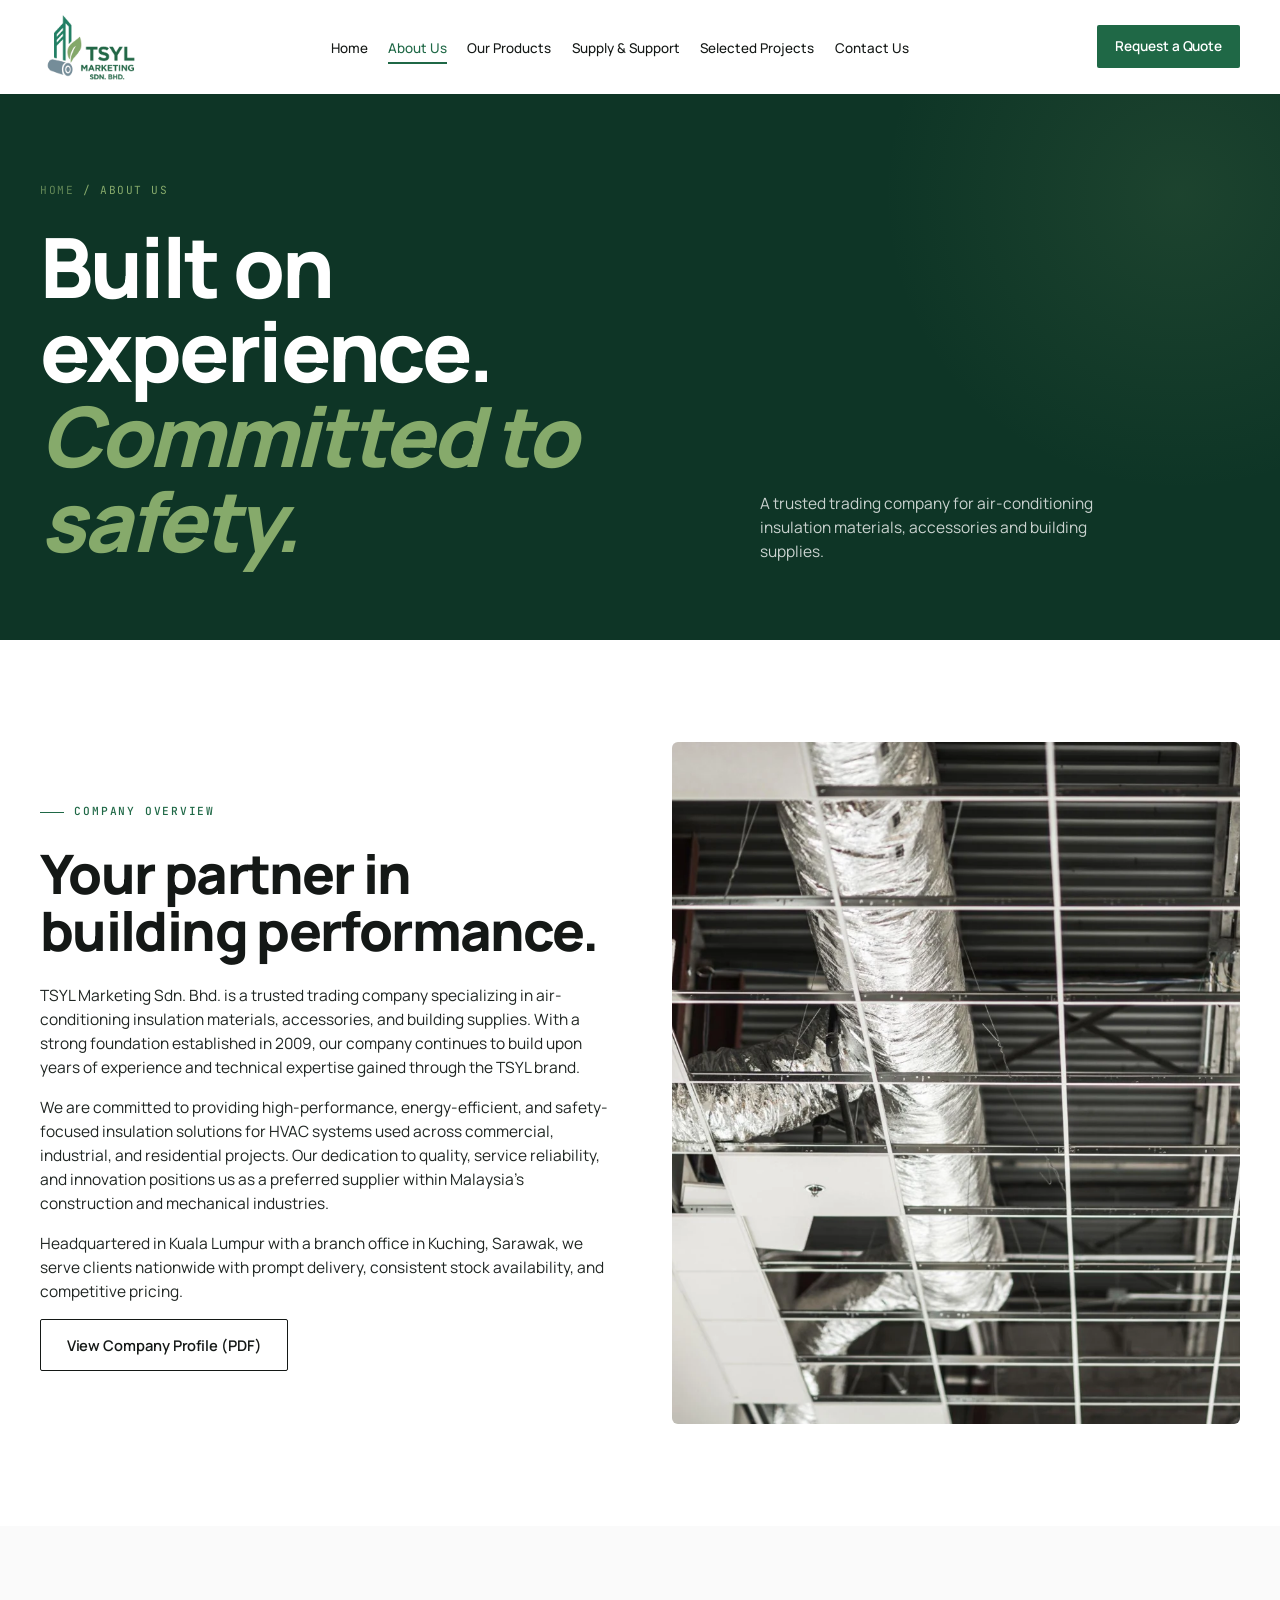
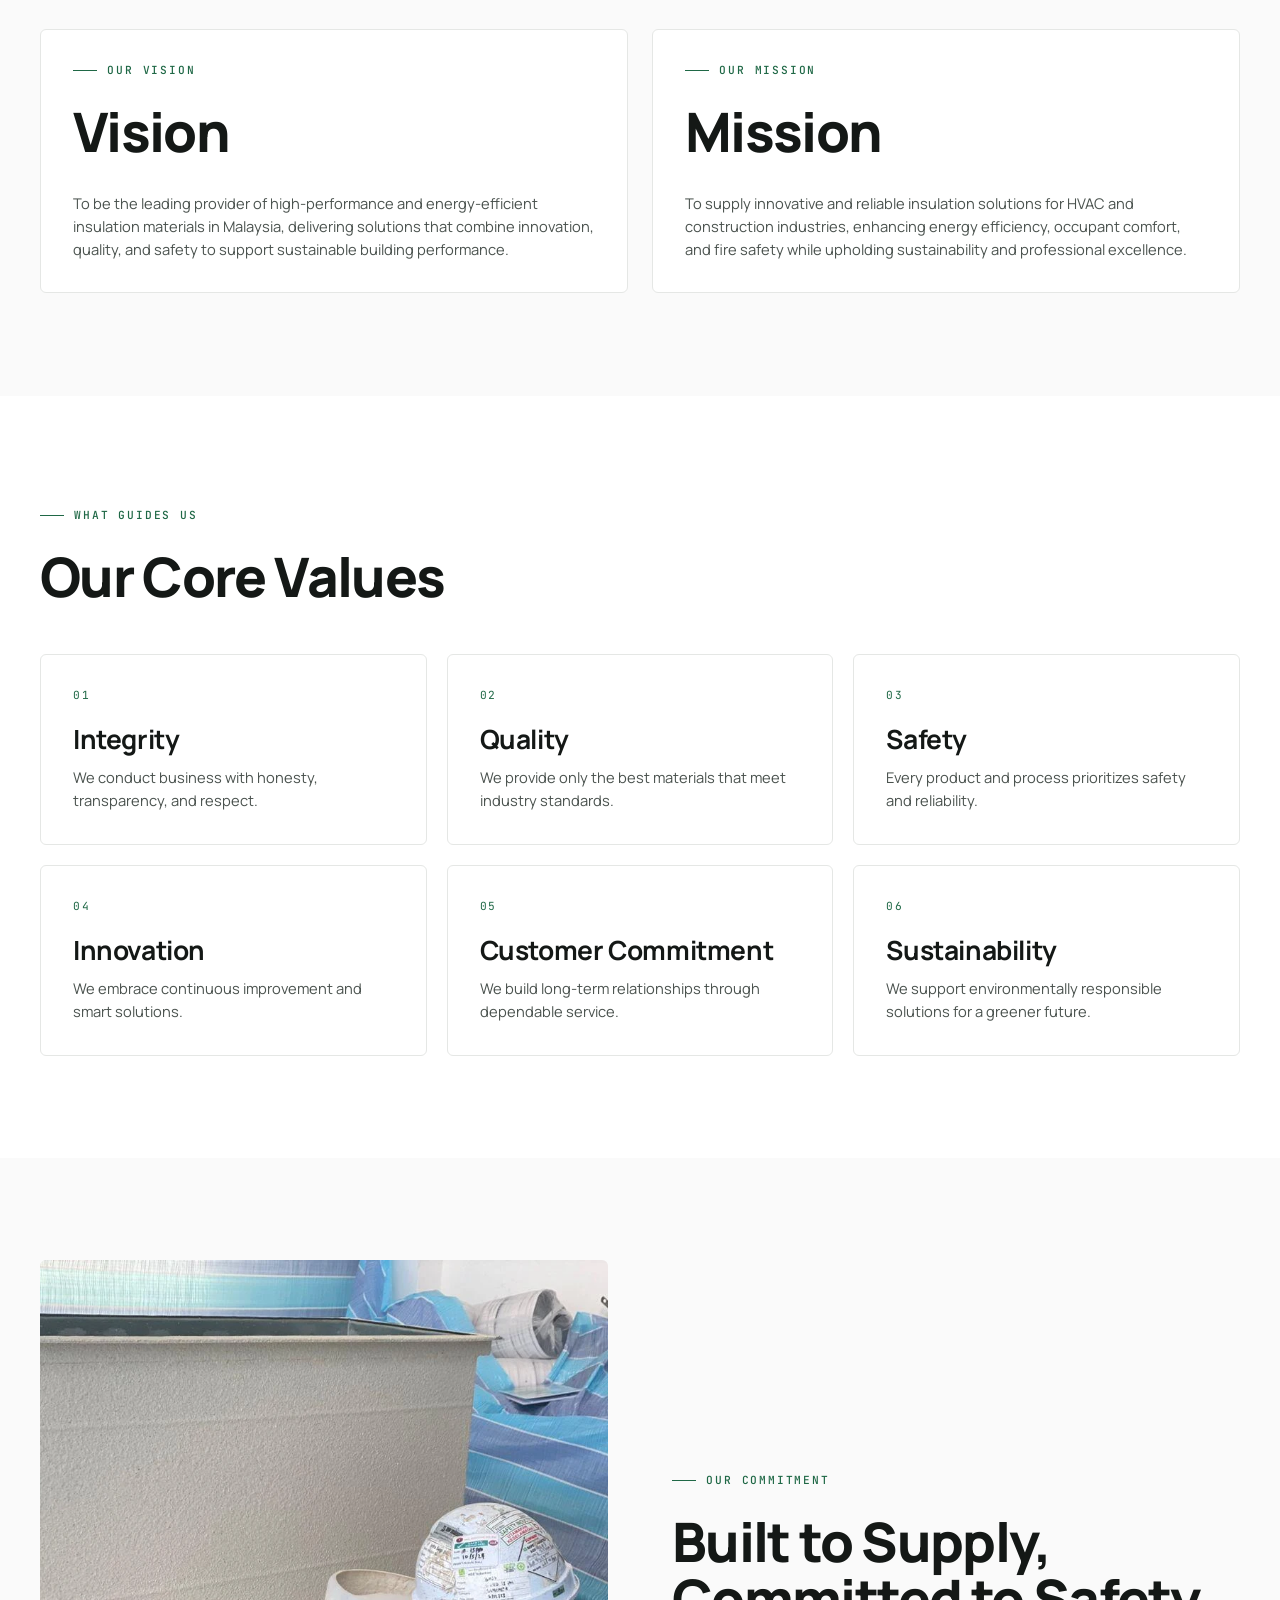
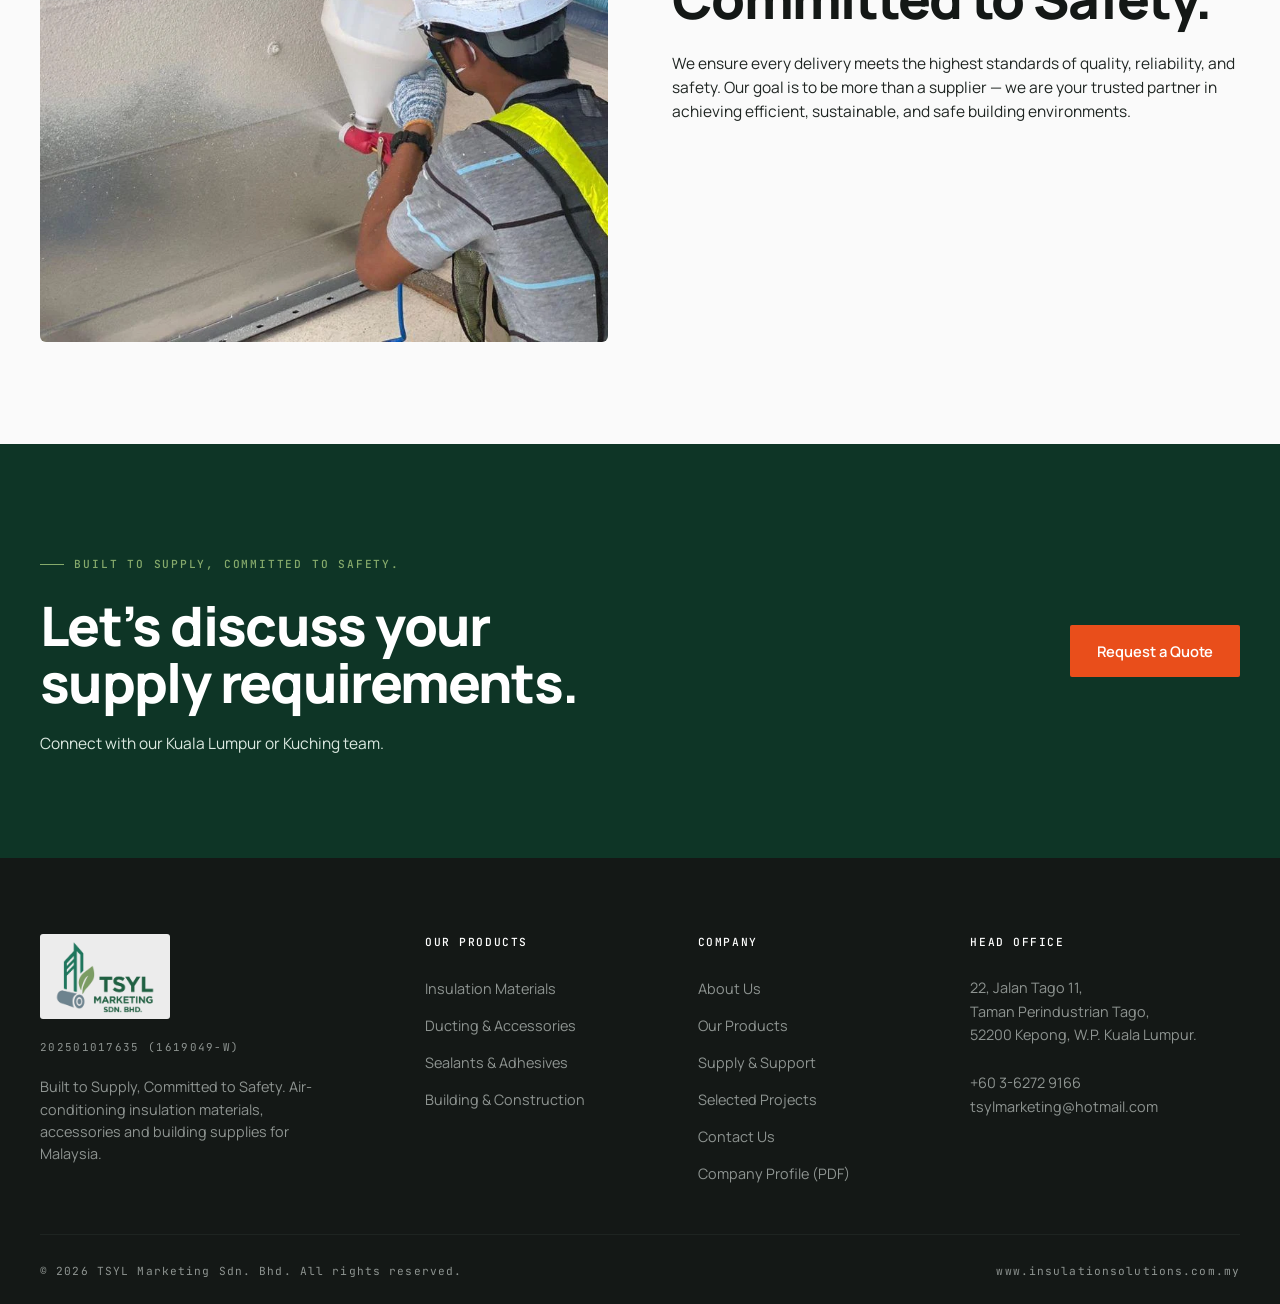
==== commit e16d232e: "Refresh TSYL Marketing site from approved company profile and brochure" ====
--- a/about.html
+++ b/about.html
@@ -1,309 +1,263 @@
 <!DOCTYPE html>
 <html lang="en">
 <head>
-  <meta charset="UTF-8">
-  <meta name="viewport" content="width=device-width, initial-scale=1.0">
-  <title>About TSYL Marketing — Insulation Supply Specialists Since 2009</title>
-  <meta name="description" content="TSYL Marketing Sdn. Bhd. is Malaysia's trusted supplier of insulation, fire safety, and building materials. Three decades of leadership experience. CIDB &amp; ISO 9001 certified.">
-
-  <link rel="preconnect" href="https://fonts.googleapis.com">
-  <link rel="preconnect" href="https://fonts.gstatic.com" crossorigin>
-  <link href="https://fonts.googleapis.com/css2?family=JetBrains+Mono:wght@400;500&family=Manrope:wght@300;400;500;600;700;800&display=swap" rel="stylesheet">
-
-  <link rel="stylesheet" href="assets/css/styles.css">
+<meta charset="UTF-8">
+<meta name="viewport" content="width=device-width, initial-scale=1.0">
+<title>About Us | TSYL Marketing Sdn. Bhd.</title>
+<meta name="description" content="Meet TSYL Marketing: our company overview, vision, mission, values and commitment to reliable HVAC insulation supply.">
+<meta name="theme-color" content="#1F6846">
+<link rel="icon" href="assets/img/marketing-logo.png">
+<link rel="preconnect" href="https://fonts.googleapis.com">
+<link rel="preconnect" href="https://fonts.gstatic.com" crossorigin>
+<link href="https://fonts.googleapis.com/css2?family=JetBrains+Mono:wght@400;500&amp;family=Manrope:wght@300;400;500;600;700;800&amp;display=swap" rel="stylesheet">
+<link rel="stylesheet" href="assets/css/styles.css">
 </head>
 <body>
-
-<!-- ============ NAV ============ -->
+<a class="skip-link" href="#main">Skip to content</a>
 <nav class="nav" aria-label="Main navigation">
-  <div class="nav-inner">
-    <a href="index.html" class="nav-logo" aria-label="TSYL Marketing — Home">
-      <img src="assets/img/logo.svg" alt="TSYL Marketing Sdn. Bhd.">
-    </a>
-    <ul class="nav-links">
-      <li><a href="index.html" class="nav-link">Home</a></li>
-      <li><a href="about.html" class="nav-link active">About</a></li>
-      <li><a href="products.html" class="nav-link">Products</a></li>
-      <li><a href="services.html" class="nav-link">Services</a></li>
-      <li><a href="industries.html" class="nav-link">Industries</a></li>
-      <li><a href="contact.html" class="nav-link">Contact</a></li>
-    </ul>
-    <div class="nav-cta-wrap">
-      <a href="contact.html" class="btn btn-primary btn-sm">Request a Quote</a>
-    </div>
-    <button class="nav-toggle" aria-label="Toggle menu" aria-expanded="false">
-      <span></span><span></span><span></span>
-    </button>
-  </div>
+<div class="nav-inner">
+<a href="index.html" class="nav-logo" aria-label="TSYL Marketing home">
+<img src="assets/img/marketing-logo.png" alt="TSYL Marketing Sdn. Bhd." width="130" height="80">
+</a>
+<ul class="nav-links">
+<li>
+<a href="index.html" class="nav-link ">Home</a>
+</li>
+<li>
+<a href="about.html" class="nav-link active" aria-current="page">About Us</a>
+</li>
+<li>
+<a href="products.html" class="nav-link ">Our Products</a>
+</li>
+<li>
+<a href="services.html" class="nav-link ">Supply & Support</a>
+</li>
+<li>
+<a href="projects.html" class="nav-link ">Selected Projects</a>
+</li>
+<li>
+<a href="contact.html" class="nav-link ">Contact Us</a>
+</li>
+</ul>
+<div class="nav-cta-wrap">
+<a href="contact.html" class="btn btn-primary btn-sm">Request a Quote</a>
+</div>
+<button class="nav-toggle" aria-label="Open navigation menu" aria-expanded="false" aria-controls="mobile-menu">
+<span>
+</span>
+<span>
+</span>
+<span>
+</span>
+</button>
+</div>
 </nav>
-
-<div class="nav-drawer" aria-hidden="true">
-  <ul class="nav-links" style="flex-direction: column; align-items: flex-start; gap: 0; width: 100%;">
-    <li style="width:100%"><a href="index.html" class="nav-link">Home</a></li>
-    <li style="width:100%"><a href="about.html" class="nav-link active">About</a></li>
-    <li style="width:100%"><a href="products.html" class="nav-link">Products</a></li>
-    <li style="width:100%"><a href="services.html" class="nav-link">Services</a></li>
-    <li style="width:100%"><a href="industries.html" class="nav-link">Industries</a></li>
-    <li style="width:100%"><a href="contact.html" class="nav-link">Contact</a></li>
-  </ul>
-  <div class="nav-cta-wrap">
-    <a href="contact.html" class="btn btn-primary">Request a Quote</a>
-    <a href="https://wa.me/60174673919" class="btn btn-outline">WhatsApp</a>
-  </div>
-</div>
-
-<!-- ============ PAGE HERO ============ -->
+<div class="nav-drawer" id="mobile-menu" aria-hidden="true" inert>
+<ul class="nav-links">
+<li>
+<a href="index.html" class="nav-link ">Home</a>
+</li>
+<li>
+<a href="about.html" class="nav-link active" aria-current="page">About Us</a>
+</li>
+<li>
+<a href="products.html" class="nav-link ">Our Products</a>
+</li>
+<li>
+<a href="services.html" class="nav-link ">Supply & Support</a>
+</li>
+<li>
+<a href="projects.html" class="nav-link ">Selected Projects</a>
+</li>
+<li>
+<a href="contact.html" class="nav-link ">Contact Us</a>
+</li>
+</ul>
+<div class="nav-cta-wrap">
+<a href="contact.html" class="btn btn-primary">Request a Quote</a>
+<a href="https://wa.me/60124489166" class="btn btn-outline">WhatsApp</a>
+</div>
+</div>
+<main id="main">
 <section class="page-hero">
-  <div class="container">
-    <div class="page-hero-grid">
-      <div class="reveal">
-        <div class="breadcrumb"><a href="index.html">Home</a> / About</div>
-        <h1>Three decades of <span class="italic">insulation</span> expertise — supplying Malaysia since 2009.</h1>
-      </div>
-      <div class="page-hero-side reveal">
-        <p>TSYL Marketing Sdn. Bhd. is one of Malaysia's most trusted suppliers of insulation, fire safety, and building materials — serving 300+ contractors, M&amp;E engineers, and project owners nationwide.</p>
-      </div>
-    </div>
-  </div>
-</section>
-
-<!-- ============ OVERVIEW SPLIT ============ -->
-<section class="section">
-  <div class="container">
-    <div class="split">
-      <div class="split-media reveal">
-        <img src="https://images.unsplash.com/photo-1504917595217-d4dc5ebe6122?w=900&auto=format&fit=crop&q=70" alt="TSYL Marketing technicians on site">
-      </div>
-      <div class="split-text reveal">
-        <div class="eyebrow">Overview</div>
-        <h2>A leading supplier of insulation, fire safety &amp; building materials.</h2>
-        <p>TSYL Marketing Sdn. Bhd. is a leading trading company providing a comprehensive range of insulation products and solutions for air-conditioning, building materials, and fire safety applications. Established in December 2009, we have built our reputation on product quality, supply reliability, and technical know-how.</p>
-        <p>We deliver effective insulation and sealant solutions to industrial and domestic sectors — including HVAC ductwork insulation, construction structural sealants, automotive insulation, factory ducting, and complete passive fire-proofing systems.</p>
-        <p>Headquartered in Kuala Lumpur with a branch office in Kuching, Sarawak, our nationwide reach combines prompt delivery, consistent stock, and competitive pricing for clients of every scale.</p>
-      </div>
-    </div>
-  </div>
-</section>
-
-<!-- ============ VISION & MISSION ============ -->
+<div class="container">
+<div class="page-hero-grid">
+<div>
+<div class="breadcrumb">
+<a href="index.html">Home</a> / About Us</div>
+<h1>Built on experience.<br>
+<span class="italic">Committed to safety.</span>
+</h1>
+</div>
+<div class="page-hero-side">
+<p>A trusted trading company for air-conditioning insulation materials, accessories and building supplies.</p>
+</div>
+</div>
+</div>
+</section>
+<section class="section ">
+<div class="container">
+<div class="split">
+<div class="split-text">
+<div class="eyebrow">Company Overview</div>
+<h2>Your partner in<br>building performance.</h2>
+<p>TSYL Marketing Sdn. Bhd. is a trusted trading company specializing in air-conditioning insulation materials, accessories, and building supplies. With a strong foundation established in 2009, our company continues to build upon years of experience and technical expertise gained through the TSYL brand.</p>
+<p>We are committed to providing high-performance, energy-efficient, and safety-focused insulation solutions for HVAC systems used across commercial, industrial, and residential projects. Our dedication to quality, service reliability, and innovation positions us as a preferred supplier within Malaysia’s construction and mechanical industries.</p>
+<p>Headquartered in Kuala Lumpur with a branch office in Kuching, Sarawak, we serve clients nationwide with prompt delivery, consistent stock availability, and competitive pricing.</p>
+<a href="assets/documents/tsyl-marketing-company-profile.pdf" class="btn btn-outline">View Company Profile (PDF)</a>
+</div>
+<div class="split-media">
+<img src="assets/img/profile/ductwork.webp" alt="HVAC duct installation from the company profile" class="" loading="lazy" decoding="async">
+</div>
+</div>
+</div>
+</section>
 <section class="section bg-gray">
-  <div class="container">
-    <div style="display: grid; grid-template-columns: 1fr 1fr; gap: clamp(2rem, 5vw, 4rem);">
-      <div class="reveal" style="border-left: 3px solid var(--green); padding-left: 2rem;">
-        <div class="eyebrow mb-3">Our Vision</div>
-        <h2 style="color: var(--ink); margin-bottom: 1.25rem;">To benchmark<br>the industry.</h2>
-        <p class="lead">To achieve a benchmarking position in the insulation and construction industry, renowned for product quality and service reliability — supporting Malaysia's transition to safer, more energy-efficient buildings.</p>
-      </div>
-      <div class="reveal" style="border-left: 3px solid var(--green); padding-left: 2rem;">
-        <div class="eyebrow mb-3">Our Mission</div>
-        <h2 style="color: var(--ink); margin-bottom: 1.25rem;">To supply with<br><span class="italic" style="color: var(--green);">integrity</span>.</h2>
-        <p class="lead">To continuously provide quality insulation and construction products and reliable solution services. To deliver innovative ideas that meet new technological demands. To constantly evolve with changing market needs.</p>
-      </div>
-    </div>
-  </div>
-  <style>@media (max-width: 760px) { section.section.bg-gray > .container > div[style*="grid-template-columns: 1fr 1fr"] { grid-template-columns: 1fr !important; } }</style>
-</section>
-
-<!-- ============ CORE VALUES ============ -->
-<section class="section">
-  <div class="container">
-    <div class="reveal" style="max-width: 64ch; margin-bottom: 1rem;">
-      <div class="eyebrow mb-3">Core Values</div>
-      <h2>Six principles that guide<br>every supply, every project.</h2>
-    </div>
-    <div class="values-grid">
-      <div class="value-card reveal">
-        <div class="vc-num">VALUE 01</div>
-        <h3>Integrity</h3>
-        <p>We conduct business with honesty, transparency, and respect — for our clients, suppliers, and team.</p>
-      </div>
-      <div class="value-card reveal">
-        <div class="vc-num">VALUE 02</div>
-        <h3>Quality</h3>
-        <p>We supply only the best materials that meet international industry standards and certification requirements.</p>
-      </div>
-      <div class="value-card reveal">
-        <div class="vc-num">VALUE 03</div>
-        <h3>Safety</h3>
-        <p>Every product and process prioritises safety and reliability — because lives depend on getting fire protection right.</p>
-      </div>
-      <div class="value-card reveal">
-        <div class="vc-num">VALUE 04</div>
-        <h3>Innovation</h3>
-        <p>We embrace continuous improvement — bringing new technologies and materials to the Malaysian market.</p>
-      </div>
-      <div class="value-card reveal">
-        <div class="vc-num">VALUE 05</div>
-        <h3>Customer Commitment</h3>
-        <p>We build long-term relationships through dependable service, technical support, and competitive pricing.</p>
-      </div>
-      <div class="value-card reveal">
-        <div class="vc-num">VALUE 06</div>
-        <h3>Sustainability</h3>
-        <p>We supply environmentally responsible solutions — low-VOC, GBI-aligned, and energy-efficient.</p>
-      </div>
-    </div>
-  </div>
-</section>
-
-<!-- ============ TIMELINE ============ -->
+<div class="container">
+<div class="two-column">
+<article class="value-card">
+<div class="eyebrow mb-3">Our Vision</div>
+<h2>Vision</h2>
+<p class="mt-4">To be the leading provider of high-performance and energy-efficient insulation materials in Malaysia, delivering solutions that combine innovation, quality, and safety to support sustainable building performance.</p>
+</article>
+<article class="value-card">
+<div class="eyebrow mb-3">Our Mission</div>
+<h2>Mission</h2>
+<p class="mt-4">To supply innovative and reliable insulation solutions for HVAC and construction industries, enhancing energy efficiency, occupant comfort, and fire safety while upholding sustainability and professional excellence.</p>
+</article>
+</div>
+</div>
+</section>
+<section class="section ">
+<div class="container">
+<div class="eyebrow mb-3">What Guides Us</div>
+<h2>Our Core Values</h2>
+<div class="values-grid">
+<article class="value-card">
+<div class="vc-num">01</div>
+<h3>Integrity</h3>
+<p>We conduct business with honesty, transparency, and respect.</p>
+</article>
+<article class="value-card">
+<div class="vc-num">02</div>
+<h3>Quality</h3>
+<p>We provide only the best materials that meet industry standards.</p>
+</article>
+<article class="value-card">
+<div class="vc-num">03</div>
+<h3>Safety</h3>
+<p>Every product and process prioritizes safety and reliability.</p>
+</article>
+<article class="value-card">
+<div class="vc-num">04</div>
+<h3>Innovation</h3>
+<p>We embrace continuous improvement and smart solutions.</p>
+</article>
+<article class="value-card">
+<div class="vc-num">05</div>
+<h3>Customer Commitment</h3>
+<p>We build long-term relationships through dependable service.</p>
+</article>
+<article class="value-card">
+<div class="vc-num">06</div>
+<h3>Sustainability</h3>
+<p>We support environmentally responsible solutions for a greener future.</p>
+</article>
+</div>
+</div>
+</section>
 <section class="section bg-gray">
-  <div class="container">
-    <div class="reveal" style="max-width: 64ch; margin-bottom: 2rem;">
-      <div class="eyebrow mb-3">Our Journey</div>
-      <h2>From a Kepong warehouse<br>to a nationwide supply network.</h2>
-    </div>
-    <div class="timeline">
-      <div class="tl-item reveal">
-        <div class="tl-year">2009</div>
-        <div class="tl-body">
-          <h4>Founded in Kuala Lumpur</h4>
-          <p>TSYL is incorporated in December 2009, beginning operations as a specialist trading company for air-conditioning insulation materials.</p>
-        </div>
-      </div>
-      <div class="tl-item reveal">
-        <div class="tl-year">2011</div>
-        <div class="tl-body">
-          <h4>First major infrastructure supply</h4>
-          <p>Begins supplying insulation to large-scale infrastructure works, building the foundation of a portfolio that would grow to 400+ projects.</p>
-        </div>
-      </div>
-      <div class="tl-item reveal">
-        <div class="tl-year">2014</div>
-        <div class="tl-body">
-          <h4>MRT Line 1 Klang Valley supply</h4>
-          <p>Selected as a supplier for the Klang Valley MRT Line 1 — TSYL's first contribution to Malaysia's national rail infrastructure.</p>
-        </div>
-      </div>
-      <div class="tl-item reveal">
-        <div class="tl-year">2018</div>
-        <div class="tl-body">
-          <h4>CIDB &amp; ISO 9001 certified</h4>
-          <p>Achievement of CIDB and ISO 9001-2008 certifications, formalising our commitment to quality management and construction industry standards.</p>
-        </div>
-      </div>
-      <div class="tl-item reveal">
-        <div class="tl-year">2020</div>
-        <div class="tl-body">
-          <h4>Kuching branch opens</h4>
-          <p>Expansion into East Malaysia with a branch in Kuching, Sarawak — enabling faster delivery for projects across Borneo.</p>
-        </div>
-      </div>
-      <div class="tl-item reveal">
-        <div class="tl-year">2023</div>
-        <div class="tl-body">
-          <h4>Merdeka 118 &amp; TRX delivery</h4>
-          <p>TSYL supplies insulation and fire safety systems to two of Malaysia's most prestigious developments — Merdeka 118 and Tun Razak Exchange.</p>
-        </div>
-      </div>
-      <div class="tl-item reveal">
-        <div class="tl-year">2026</div>
-        <div class="tl-body">
-          <h4>Building the next decade</h4>
-          <p>Today, TSYL Marketing continues to supply 300+ clients with a complete catalogue of thermal insulation, passive fire systems, sealants, and GBI-aligned solutions.</p>
-        </div>
-      </div>
-    </div>
-  </div>
-</section>
-
-<!-- ============ CERTIFICATIONS ============ -->
-<section class="section">
-  <div class="container">
-    <div class="reveal" style="max-width: 64ch; margin-bottom: 3rem;">
-      <div class="eyebrow mb-3">Certifications</div>
-      <h2>Independently verified<br>quality &amp; compliance.</h2>
-    </div>
-    <div style="display: grid; grid-template-columns: 1fr 1fr 1fr; gap: 1.25rem;">
-      <div class="value-card reveal">
-        <div class="vc-num">CERT 01</div>
-        <h3>CIDB Malaysia</h3>
-        <p>Registered with the Construction Industry Development Board of Malaysia — a prerequisite for supplying government and major private-sector construction projects.</p>
-      </div>
-      <div class="value-card reveal">
-        <div class="vc-num">CERT 02</div>
-        <h3>ISO 9001-2008</h3>
-        <p>Quality management system certification — formalising our processes for procurement, supply, and post-sales service across every product line.</p>
-      </div>
-      <div class="value-card reveal">
-        <div class="vc-num">CERT 03</div>
-        <h3>SIRIM Certified Products</h3>
-        <p>Our fire-rated duct systems are SIRIM-certified to BS 476 Part 24 and ISO 6944 — independently tested for fire resistance up to four hours.</p>
-      </div>
-    </div>
-    <style>@media (max-width: 880px) { section.section > .container > div[style*="grid-template-columns: 1fr 1fr 1fr"] { grid-template-columns: 1fr 1fr !important; } } @media (max-width: 540px) { section.section > .container > div[style*="grid-template-columns: 1fr 1fr 1fr"] { grid-template-columns: 1fr !important; } }</style>
-  </div>
-</section>
-
-<!-- ============ CTA BANNER ============ -->
-<section class="cta-banner">
-  <div class="container">
-    <div class="cta-banner-inner">
-      <div class="reveal">
-        <div class="eyebrow on-dark mb-3">Partner with TSYL</div>
-        <h2>Have a project<br>that needs <span class="italic">supply</span>?</h2>
-        <p>From bill-of-quantities review to scheduled site delivery, we partner with main contractors and M&amp;E engineers from the first specification through final handover.</p>
-      </div>
-      <div class="cta-banner-side reveal">
-        <a href="contact.html" class="btn btn-orange btn-lg">Start a Conversation</a>
-        <a href="industries.html" class="btn btn-outline-light btn-lg">Industries served</a>
-      </div>
-    </div>
-  </div>
-</section>
-
-<!-- ============ FOOTER ============ -->
+<div class="container">
+<div class="split">
+<div class="split-media">
+<img src="assets/img/profile/commitment.webp" alt="Insulation work featured in the company profile" class="" loading="lazy" decoding="async">
+</div>
+<div class="split-text">
+<div class="eyebrow">Our Commitment</div>
+<h2>Built to Supply,<br>Committed to Safety.</h2>
+<p>We ensure every delivery meets the highest standards of quality, reliability, and safety. Our goal is to be more than a supplier — we are your trusted partner in achieving efficient, sustainable, and safe building environments.</p>
+</div>
+</div>
+</div>
+</section>
+<section class="section bg-dark">
+<div class="container">
+<div class="cta-content">
+<div>
+<div class="eyebrow on-dark mb-3">Built to Supply, Committed to Safety.</div>
+<h2>Let’s discuss your<br>supply requirements.</h2>
+<p>Connect with our Kuala Lumpur or Kuching team.</p>
+</div>
+<a href="contact.html" class="btn btn-orange">Request a Quote</a>
+</div>
+</div>
+</section>
+</main>
 <footer class="footer">
-  <div class="container">
-    <div class="footer-grid">
-      <div class="footer-brand">
-        <img src="assets/img/logo.svg" alt="TSYL Marketing Sdn. Bhd.">
-        <div class="reg">(882808-X) · EST. 2009 · KUALA LUMPUR</div>
-        <p>Built to Supply, Committed to Safety. Malaysia's trusted supplier of certified insulation, fire-safety systems, and building materials.</p>
-      </div>
-      <div class="footer-col">
-        <h5>Products</h5>
-        <ul>
-          <li><a href="products.html#thermal">Thermal Insulation</a></li>
-          <li><a href="products.html#fire">Passive Fire System</a></li>
-          <li><a href="products.html#sealants">Sealants &amp; Adhesives</a></li>
-          <li><a href="products.html#gbi">Green Building Index</a></li>
-          <li><a href="products.html">Full catalog</a></li>
-        </ul>
-      </div>
-      <div class="footer-col">
-        <h5>Company</h5>
-        <ul>
-          <li><a href="about.html">About TSYL Marketing</a></li>
-          <li><a href="services.html">Services</a></li>
-          <li><a href="industries.html">Industries</a></li>
-          <li><a href="contact.html">Contact</a></li>
-          <li><a href="https://www.facebook.com/TSYLVision">News &amp; Updates</a></li>
-        </ul>
-      </div>
-      <div class="footer-col">
-        <h5>Head Office</h5>
-        <address>
-          22, Jalan Tago 11,<br>
-          Taman Perindustrian Tago,<br>
-          52200 Kepong,<br>
-          Kuala Lumpur, Malaysia<br><br>
-          <a href="tel:+60362729166">+603-6272 9166</a><br>
-          <a href="mailto:info@insulationsolutions.com.my">info@insulationsolutions.com.my</a>
-        </address>
-      </div>
-    </div>
-    <div class="footer-bottom">
-      <div>© 2025 TSYL MARKETING SDN. BHD. · ALL RIGHTS RESERVED</div>
-      <div class="footer-socials">
-        <a href="https://www.facebook.com/TSYLVision" aria-label="Facebook"><svg width="14" height="14" viewBox="0 0 24 24" fill="currentColor"><path d="M9.198 21.5h4v-8.01h3.604l.396-3.98h-4V7.5c0-1.103.897-2 2-2h2v-4h-2c-3.309 0-6 2.691-6 6v2.01h-2l-.396 3.98h2.396v8.01z"/></svg></a>
-        <a href="https://www.instagram.com/tsylvision/" aria-label="Instagram"><svg width="14" height="14" viewBox="0 0 24 24" fill="currentColor"><path d="M12 2.163c3.204 0 3.584.012 4.85.07 3.252.148 4.771 1.691 4.919 4.919.058 1.265.069 1.645.069 4.849 0 3.205-.012 3.584-.069 4.849-.149 3.225-1.664 4.771-4.919 4.919-1.266.058-1.644.07-4.85.07-3.204 0-3.584-.012-4.849-.07-3.26-.149-4.771-1.699-4.919-4.92-.058-1.265-.07-1.644-.07-4.849 0-3.204.013-3.583.07-4.849.149-3.227 1.664-4.771 4.919-4.919 1.266-.057 1.645-.069 4.849-.069zm0-2.163c-3.259 0-3.667.014-4.947.072-4.358.2-6.78 2.618-6.98 6.98-.059 1.281-.073 1.689-.073 4.948 0 3.259.014 3.668.072 4.948.2 4.358 2.618 6.78 6.98 6.98 1.281.058 1.689.072 4.948.072 3.259 0 3.668-.014 4.948-.072 4.354-.2 6.782-2.618 6.979-6.98.059-1.28.073-1.689.073-4.948 0-3.259-.014-3.667-.072-4.947-.196-4.354-2.617-6.78-6.979-6.98-1.281-.059-1.69-.073-4.949-.073zm0 5.838c-3.403 0-6.162 2.759-6.162 6.162s2.759 6.163 6.162 6.163 6.162-2.759 6.162-6.163c0-3.403-2.759-6.162-6.162-6.162zm0 10.162c-2.209 0-4-1.79-4-4 0-2.209 1.791-4 4-4s4 1.791 4 4c0 2.21-1.791 4-4 4zm6.406-11.845c-.796 0-1.441.645-1.441 1.44s.645 1.44 1.441 1.44c.795 0 1.439-.645 1.439-1.44s-.644-1.44-1.439-1.44z"/></svg></a>
-        <a href="https://wa.me/60174673919" aria-label="WhatsApp"><svg width="14" height="14" viewBox="0 0 24 24" fill="currentColor"><path d="M.057 24l1.687-6.163c-1.041-1.804-1.588-3.849-1.587-5.946.003-6.556 5.338-11.891 11.893-11.891 3.181.001 6.167 1.24 8.413 3.488 2.245 2.248 3.481 5.236 3.48 8.414-.003 6.557-5.338 11.892-11.893 11.892-1.99-.001-3.951-.5-5.688-1.448l-6.305 1.654zm6.597-3.807c1.676.995 3.276 1.591 5.392 1.592 5.448 0 9.886-4.434 9.889-9.885.002-5.462-4.415-9.89-9.881-9.892-5.452 0-9.887 4.434-9.889 9.884-.001 2.225.651 3.891 1.746 5.634l-.999 3.648 3.742-.981zm11.387-5.464c-.074-.124-.272-.198-.57-.347-.297-.149-1.758-.868-2.031-.967-.272-.099-.47-.149-.669.149-.198.297-.768.967-.941 1.165-.173.198-.347.223-.644.074-.297-.149-1.255-.462-2.39-1.475-.883-.788-1.48-1.761-1.653-2.059-.173-.297-.018-.458.13-.606.134-.133.297-.347.446-.521.151-.172.2-.296.3-.495.099-.198.05-.372-.025-.521-.075-.148-.669-1.611-.916-2.206-.242-.579-.487-.501-.669-.51l-.57-.01c-.198 0-.52.074-.792.372s-1.04 1.016-1.04 2.479 1.065 2.876 1.213 3.074c.149.198 2.095 3.2 5.076 4.487.709.306 1.263.489 1.694.626.712.226 1.36.194 1.872.118.571-.085 1.758-.719 2.006-1.413.248-.694.248-1.289.173-1.413z"/></svg></a>
-      </div>
-    </div>
-  </div>
+<div class="container">
+<div class="footer-grid">
+<div class="footer-brand">
+<img src="assets/img/marketing-logo.png" alt="TSYL Marketing Sdn. Bhd." width="130" height="80">
+<div class="reg">202501017635 (1619049-W)</div>
+<p>Built to Supply, Committed to Safety. Air-conditioning insulation materials, accessories and building supplies for Malaysia.</p>
+</div>
+<div class="footer-col">
+<h5>Our Products</h5>
+<ul>
+<li>
+<a href="products.html#thermal">Insulation Materials</a>
+</li>
+<li>
+<a href="products.html#accessories">Ducting & Accessories</a>
+</li>
+<li>
+<a href="products.html#sealants">Sealants & Adhesives</a>
+</li>
+<li>
+<a href="products.html#building">Building & Construction</a>
+</li>
+</ul>
+</div>
+<div class="footer-col">
+<h5>Company</h5>
+<ul>
+<li>
+<a href="about.html">About Us</a>
+</li>
+<li>
+<a href="products.html">Our Products</a>
+</li>
+<li>
+<a href="services.html">Supply & Support</a>
+</li>
+<li>
+<a href="projects.html">Selected Projects</a>
+</li>
+<li>
+<a href="contact.html">Contact Us</a>
+</li>
+<li>
+<a href="assets/documents/tsyl-marketing-company-profile.pdf">Company Profile (PDF)</a>
+</li>
+</ul>
+</div>
+<div class="footer-col">
+<h5>Head Office</h5>
+<address>22, Jalan Tago 11,<br>Taman Perindustrian Tago,<br>52200 Kepong, W.P. Kuala Lumpur.<br>
+<br>
+<a href="tel:+60362729166">+60 3-6272 9166</a>
+<br>
+<a href="mailto:tsylmarketing@hotmail.com">tsylmarketing@hotmail.com</a>
+</address>
+</div>
+</div>
+<div class="footer-bottom">
+<div>© 2026 TSYL Marketing Sdn. Bhd. All rights reserved.</div>
+<a href="https://www.insulationsolutions.com.my">www.insulationsolutions.com.my</a>
+</div>
+</div>
 </footer>
-
-<script src="assets/js/main.js"></script>
+<script src="assets/js/main.js">
+</script>
 </body>
-</html>
+</html>
--- a/assets/css/styles.css
+++ b/assets/css/styles.css
@@ -1235,3 +1235,51 @@
 @media print {
   .nav, .footer, .cta-banner, .cta-orange { display: none; }
 }
+/* Profile-aligned catalogue and project imagery */
+.nav-logo img { height: 66px; width: 102px; object-fit: contain; }
+.nav-links { gap: clamp(.75rem, 1.6vw, 1.6rem); }
+.nav-link { font-size: .84rem; }
+.nav-drawer .nav-links { display: flex; flex-direction: column; align-items: stretch; gap: 0; }
+.nav-drawer .nav-link { display: block; }
+.footer-brand img { height: 85px; width: 130px; object-fit: contain; filter: none; background: white; padding: .4rem; border-radius: 3px; }
+.footer a, .oc-contact a { overflow-wrap: anywhere; }
+.skip-link { position: fixed; top: -100px; left: 1rem; z-index: 100; background: white; padding: 1rem; }
+.skip-link:focus { top: 1rem; }
+:focus-visible { outline: 3px solid var(--green-leaf); outline-offset: 5px; }
+section[id], div[id], main { scroll-margin-top: 110px; }
+.trust-heading { display: flex; align-items: center; justify-content: space-between; gap: 1.5rem; margin-bottom: 2rem; }
+.trust-heading p { margin-top: .5rem; color: var(--graphite); font-size: .85rem; }
+.marquee-track { gap: 0; animation-duration: 85s; }
+.logo-group { display: flex; align-items: center; flex-shrink: 0; }
+.client-logo { width: 210px; height: 104px; padding: 14px 25px; display: flex; align-items: center; justify-content: center; }
+.client-logo img { width: 160px; height: 76px; object-fit: contain; }
+.marquee:hover .marquee-track, .marquee.paused .marquee-track { animation-play-state: paused; }
+.catalog-image { width: 100%; height: 250px; object-fit: contain; background: #f7f7f7; padding: 1rem; }
+.product-card .pc-media img { object-fit: contain; background: #f7f7f7; padding: .75rem; }
+.cat-section .services-grid { row-gap: 1.5rem; }
+.two-column { display: grid; grid-template-columns: 1fr 1fr; gap: 1.5rem; }
+.project-grid { display: grid; grid-template-columns: repeat(3, minmax(0, 1fr)); gap: 2rem 1.5rem; }
+.project-card { overflow: hidden; border-bottom: 1px solid var(--line); }
+.project-card img { width: 100%; aspect-ratio: 4/3; object-fit: cover; border-radius: var(--r-md); }
+.project-card > div { padding: 1.25rem 0 1.5rem; }
+.project-card h3 { margin-top: .6rem; }
+.cta-content { display: flex; justify-content: space-between; gap: 2rem; align-items: center; }
+.cta-content p { color: #dce9e1; margin-top: 1.25rem; }
+.detail-image { width: 100%; max-height: 480px; object-fit: contain; }
+.product-detail { align-items: start; }
+.application-steps { list-style: decimal; padding-left: 1.3rem; margin-bottom: 1.5rem; }
+.application-steps li { margin-bottom: .5rem; }
+.product-note { padding: 1rem; border-left: 3px solid var(--orange); background: var(--orange-soft); }
+.specs-wrap { margin-top: 3rem; }
+.specs { width: 100%; border-collapse: collapse; background: white; text-align: left; }
+.specs caption { text-align: left; font-weight: 700; font-size: 1.5rem; margin-bottom: 1rem; }
+.specs th, .specs td { padding: 1rem 1.25rem; border: 1px solid var(--line); vertical-align: top; }
+.specs th { width: 30%; color: var(--green); }
+.contact-actions { display: flex; flex-wrap: wrap; gap: .75rem; }
+.form-status, .form-help { font-size: .85rem; margin-top: 1rem; }
+.form-status { color: var(--green); }
+.stat-num { font-size: clamp(2rem, 3.5vw, 3.4rem); }
+@media (max-width: 1100px) { .nav-inner { gap: 1rem; } }
+@media (max-width: 880px) { .project-grid { grid-template-columns: repeat(2, minmax(0, 1fr)); } .cta-content { flex-direction: column; align-items: flex-start; } }
+@media (max-width: 600px) { .project-grid, .two-column { grid-template-columns: 1fr; } .trust-heading { align-items: flex-start; flex-direction: column; } .specs th, .specs td { padding: .75rem; font-size: .86rem; } .specs th { width: 38%; } .nav-logo img { height: 55px; width: 90px; } .hero-media { min-height: 280px; } .client-logo { width: 170px; } }
+@media (prefers-reduced-motion: reduce) { html { scroll-behavior: auto; } *, *::before, *::after { transition: none !important; } .marquee { overflow-x: auto; mask-image: none; } .marquee-track { animation: none; } .logo-group[aria-hidden] { display: none; } .reveal { opacity: 1; transform: none; } }
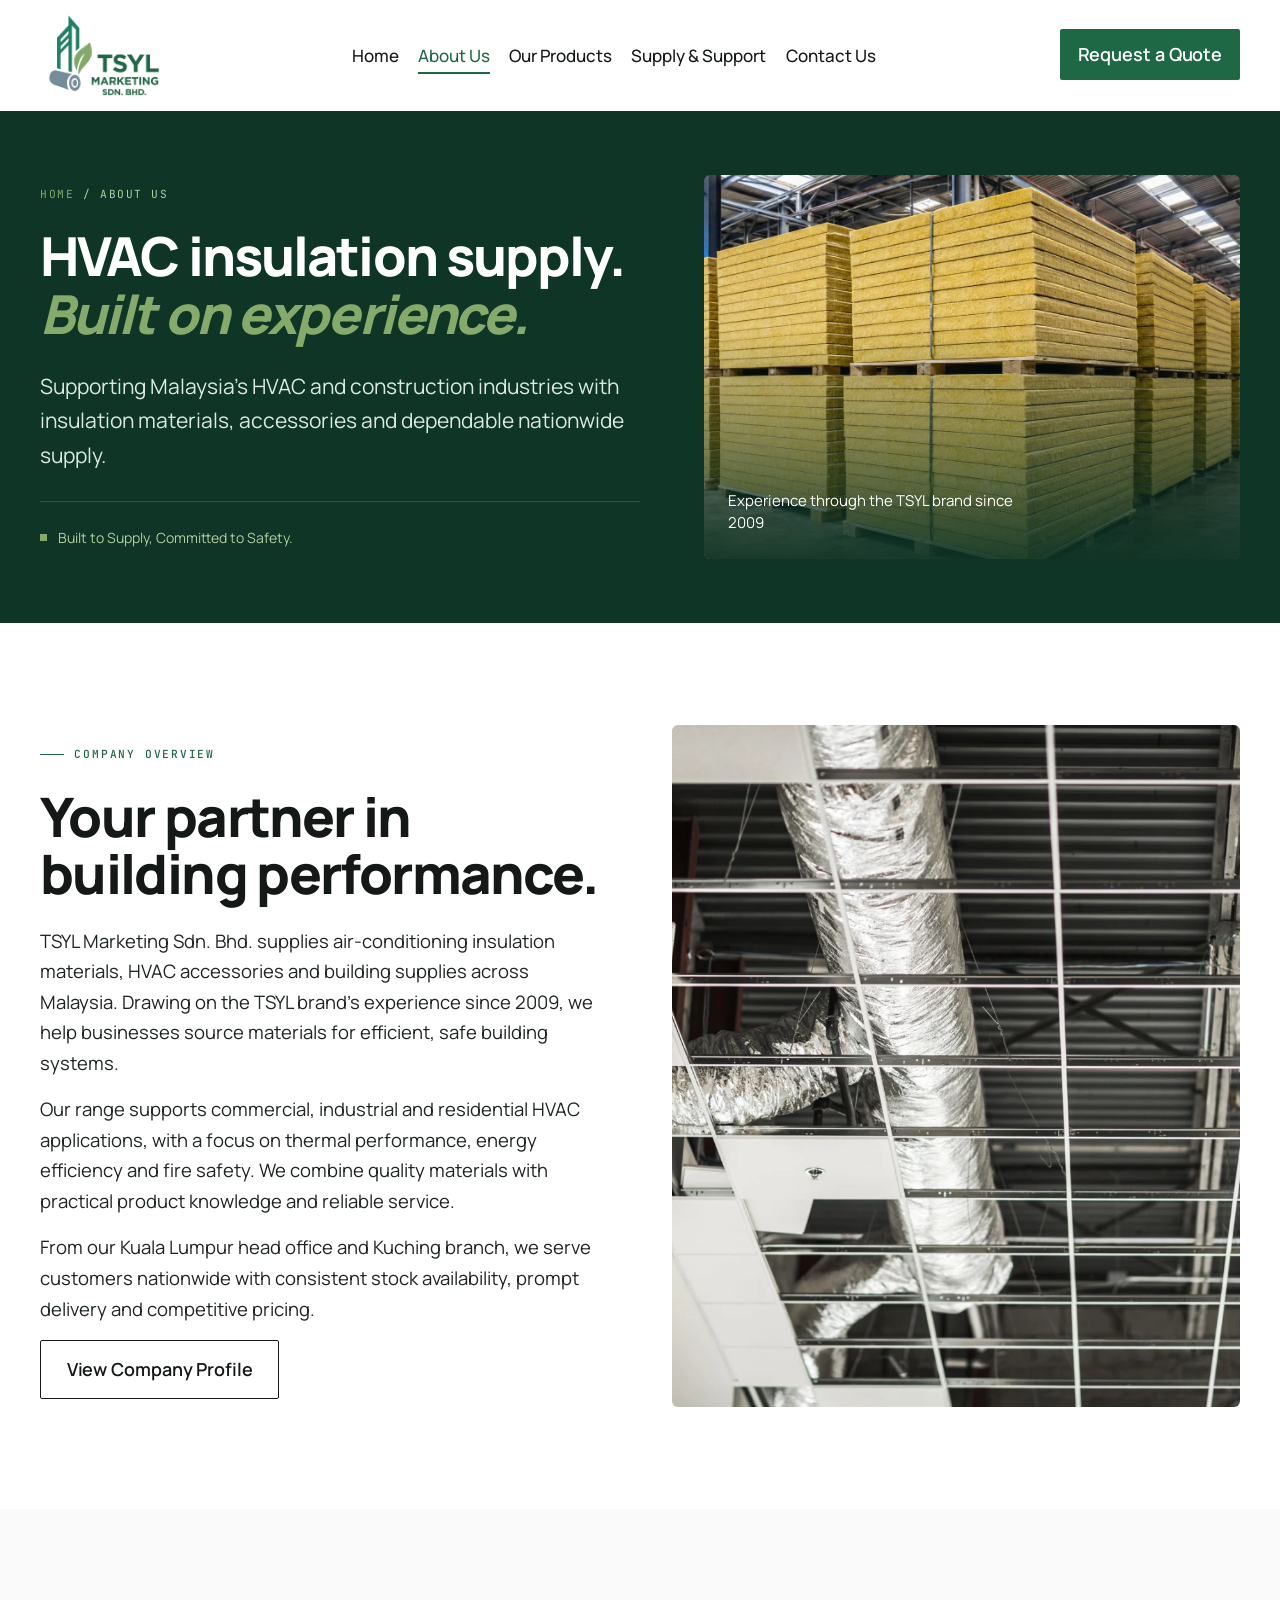
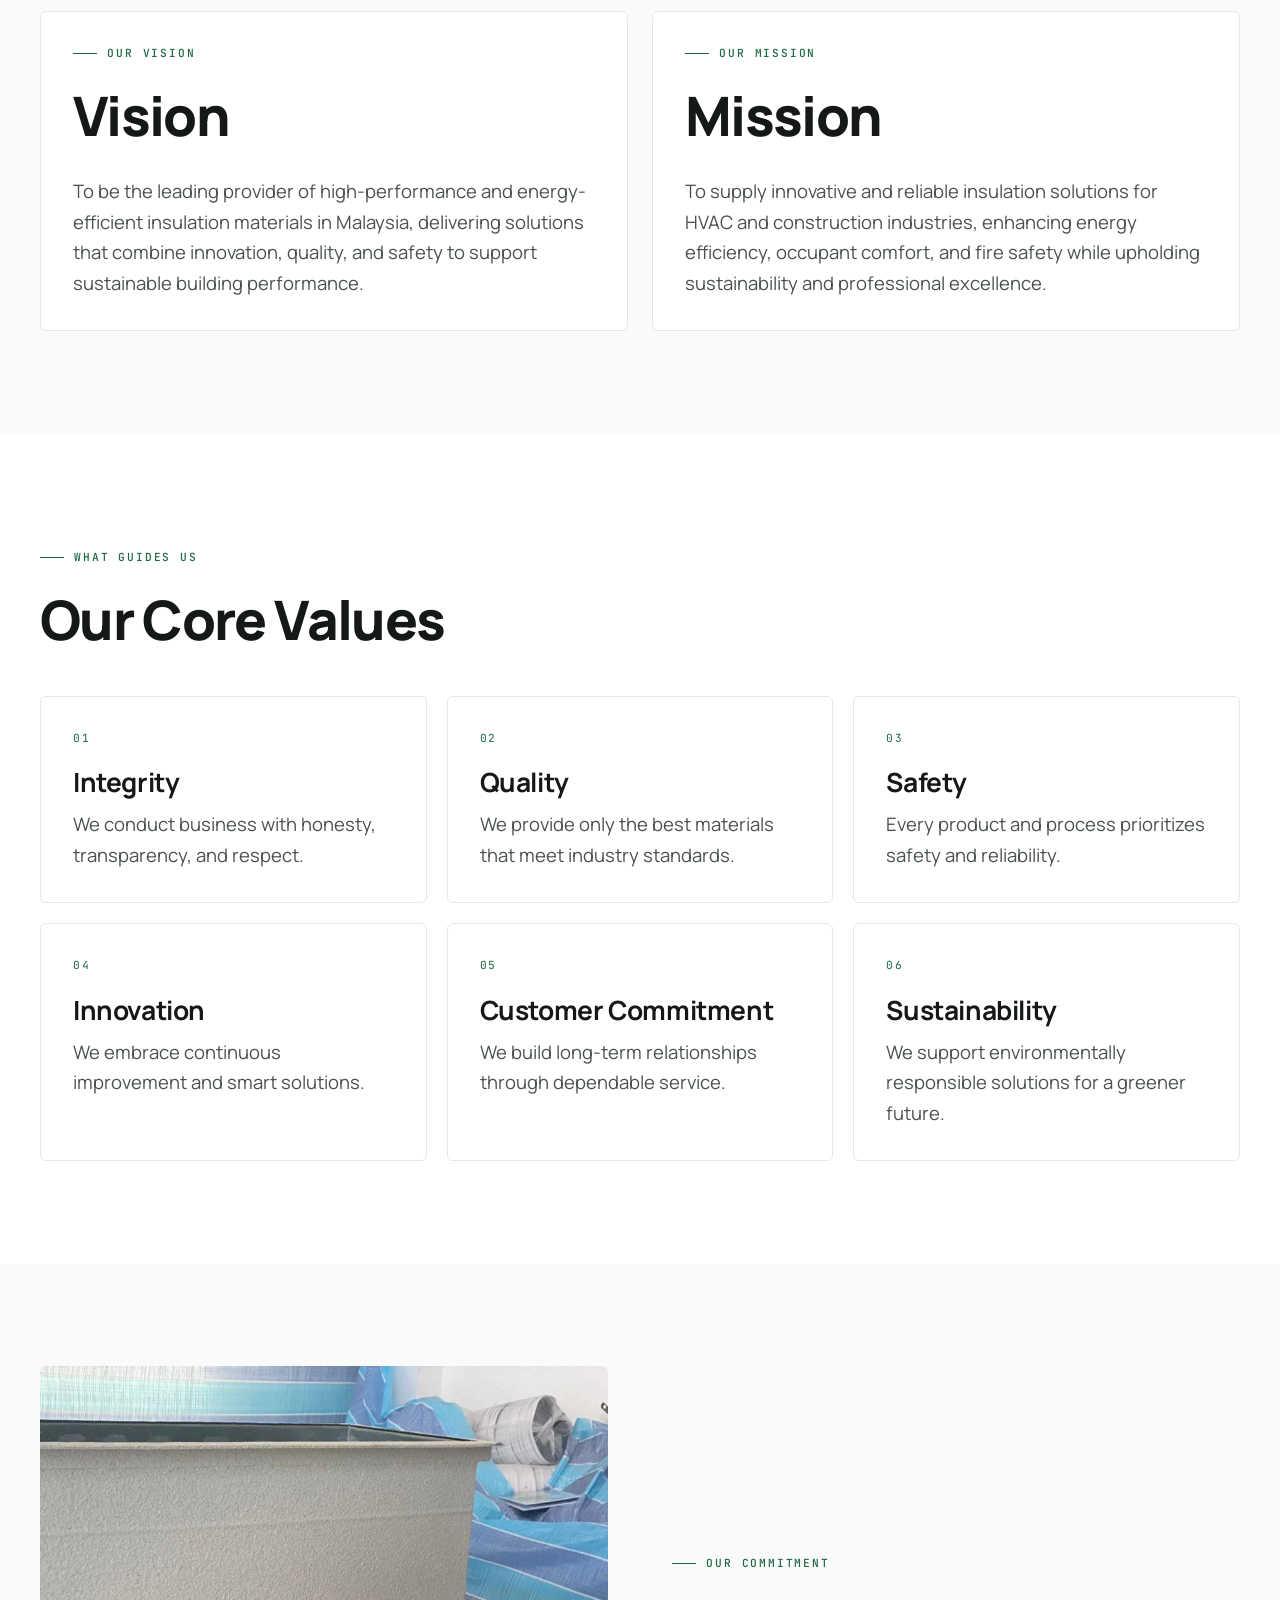
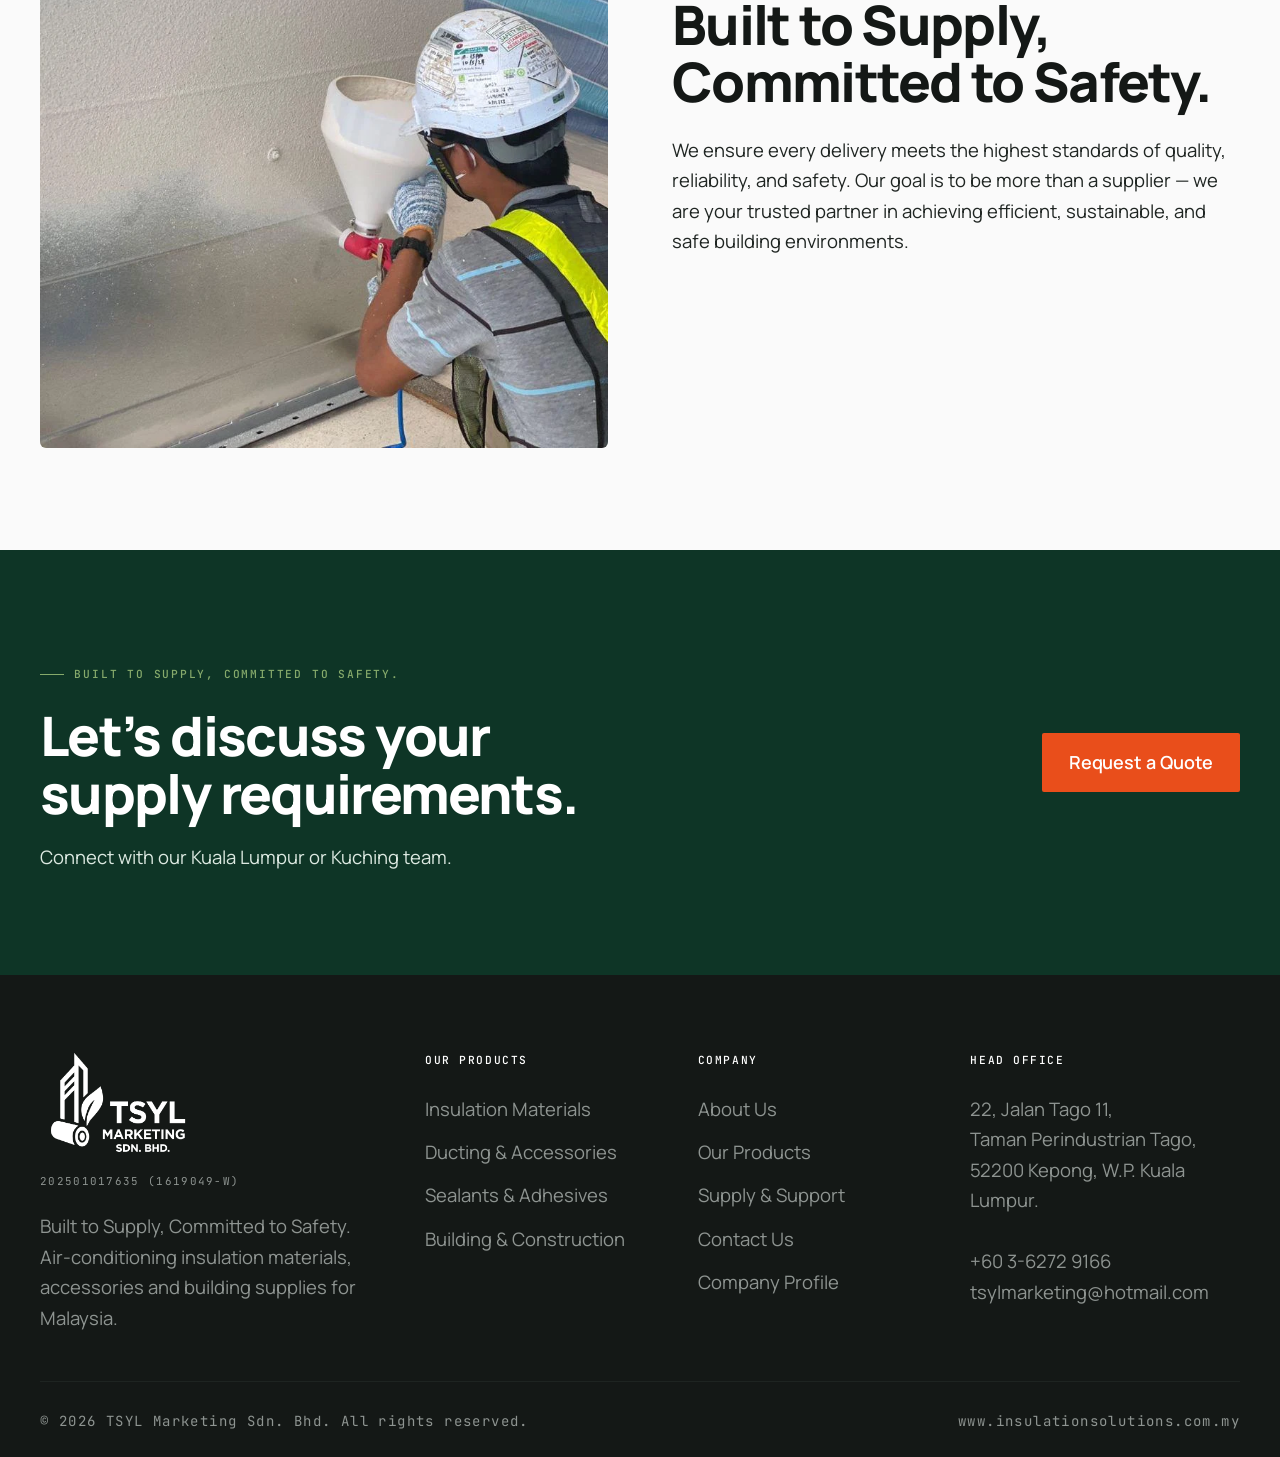
==== commit 321b3c9c: "Refine typography, inner-page heroes and tabbed product catalogue" ====
--- a/about.html
+++ b/about.html
@@ -4,7 +4,7 @@
 <meta charset="UTF-8">
 <meta name="viewport" content="width=device-width, initial-scale=1.0">
 <title>About Us | TSYL Marketing Sdn. Bhd.</title>
-<meta name="description" content="Meet TSYL Marketing: our company overview, vision, mission, values and commitment to reliable HVAC insulation supply.">
+<meta name="description" content="TSYL Marketing supplies HVAC insulation materials, ducting accessories and building supplies across Malaysia, with offices in Kuala Lumpur and Kuching.">
 <meta name="theme-color" content="#1F6846">
 <link rel="icon" href="assets/img/marketing-logo.png">
 <link rel="preconnect" href="https://fonts.googleapis.com">
@@ -33,9 +33,6 @@
 <a href="services.html" class="nav-link ">Supply & Support</a>
 </li>
 <li>
-<a href="projects.html" class="nav-link ">Selected Projects</a>
-</li>
-<li>
 <a href="contact.html" class="nav-link ">Contact Us</a>
 </li>
 </ul>
@@ -67,9 +64,6 @@
 <a href="services.html" class="nav-link ">Supply & Support</a>
 </li>
 <li>
-<a href="projects.html" class="nav-link ">Selected Projects</a>
-</li>
-<li>
 <a href="contact.html" class="nav-link ">Contact Us</a>
 </li>
 </ul>
@@ -80,31 +74,22 @@
 </div>
 <main id="main">
 <section class="page-hero">
-<div class="container">
-<div class="page-hero-grid">
-<div>
-<div class="breadcrumb">
-<a href="index.html">Home</a> / About Us</div>
-<h1>Built on experience.<br>
-<span class="italic">Committed to safety.</span>
-</h1>
-</div>
-<div class="page-hero-side">
-<p>A trusted trading company for air-conditioning insulation materials, accessories and building supplies.</p>
-</div>
-</div>
-</div>
-</section>
+<div class="container page-hero-grid">
+<div class="page-hero-copy"><div class="breadcrumb"><a href="index.html">Home</a> / About Us</div>
+<h1>HVAC insulation supply.<br><span class="italic">Built on experience.</span></h1><p class="page-hero-description">Supporting Malaysia’s HVAC and construction industries with insulation materials, accessories and dependable nationwide supply.</p>
+<div class="page-hero-rule"><span></span>Built to Supply, Committed to Safety.</div></div>
+<figure class="page-hero-visual"><img src="assets/img/profile/warehouse.webp" alt="Insulation materials in the warehouse" fetchpriority="high" width="720" height="520"><figcaption>Experience through the TSYL brand since 2009</figcaption></figure>
+</div></section>
 <section class="section ">
 <div class="container">
 <div class="split">
 <div class="split-text">
 <div class="eyebrow">Company Overview</div>
 <h2>Your partner in<br>building performance.</h2>
-<p>TSYL Marketing Sdn. Bhd. is a trusted trading company specializing in air-conditioning insulation materials, accessories, and building supplies. With a strong foundation established in 2009, our company continues to build upon years of experience and technical expertise gained through the TSYL brand.</p>
-<p>We are committed to providing high-performance, energy-efficient, and safety-focused insulation solutions for HVAC systems used across commercial, industrial, and residential projects. Our dedication to quality, service reliability, and innovation positions us as a preferred supplier within Malaysia’s construction and mechanical industries.</p>
-<p>Headquartered in Kuala Lumpur with a branch office in Kuching, Sarawak, we serve clients nationwide with prompt delivery, consistent stock availability, and competitive pricing.</p>
-<a href="assets/documents/tsyl-marketing-company-profile.pdf" class="btn btn-outline">View Company Profile (PDF)</a>
+<p>TSYL Marketing Sdn. Bhd. supplies air-conditioning insulation materials, HVAC accessories and building supplies across Malaysia. Drawing on the TSYL brand’s experience since 2009, we help businesses source materials for efficient, safe building systems.</p>
+<p>Our range supports commercial, industrial and residential HVAC applications, with a focus on thermal performance, energy efficiency and fire safety. We combine quality materials with practical product knowledge and reliable service.</p>
+<p>From our Kuala Lumpur head office and Kuching branch, we serve customers nationwide with consistent stock availability, prompt delivery and competitive pricing.</p>
+<a href="assets/documents/tsyl-marketing-company-profile.pdf" target="_blank" rel="noopener noreferrer" class="btn btn-outline">View Company Profile</a>
 </div>
 <div class="split-media">
 <img src="assets/img/profile/ductwork.webp" alt="HVAC duct installation from the company profile" class="" loading="lazy" decoding="async">
@@ -231,13 +216,10 @@
 <a href="services.html">Supply & Support</a>
 </li>
 <li>
-<a href="projects.html">Selected Projects</a>
-</li>
-<li>
 <a href="contact.html">Contact Us</a>
 </li>
 <li>
-<a href="assets/documents/tsyl-marketing-company-profile.pdf">Company Profile (PDF)</a>
+<a href="assets/documents/tsyl-marketing-company-profile.pdf" target="_blank" rel="noopener noreferrer">Company Profile</a>
 </li>
 </ul>
 </div>
--- a/assets/css/styles.css
+++ b/assets/css/styles.css
@@ -1283,3 +1283,77 @@
 @media (max-width: 880px) { .project-grid { grid-template-columns: repeat(2, minmax(0, 1fr)); } .cta-content { flex-direction: column; align-items: flex-start; } }
 @media (max-width: 600px) { .project-grid, .two-column { grid-template-columns: 1fr; } .trust-heading { align-items: flex-start; flex-direction: column; } .specs th, .specs td { padding: .75rem; font-size: .86rem; } .specs th { width: 38%; } .nav-logo img { height: 55px; width: 90px; } .hero-media { min-height: 280px; } .client-logo { width: 170px; } }
 @media (prefers-reduced-motion: reduce) { html { scroll-behavior: auto; } *, *::before, *::after { transition: none !important; } .marquee { overflow-x: auto; mask-image: none; } .marquee-track { animation: none; } .logo-group[aria-hidden] { display: none; } .reveal { opacity: 1; transform: none; } }
+/* Client review: larger reading text, centred trust band and compact inner heroes. */
+body { font-size: 18.5px; line-height: 1.65; }
+p, .product-card .pc-body p, .service-card p, .value-card p, .office-card address,
+.office-card .oc-contact a, .contact-form .form-sub, .footer-brand p,
+.footer-col address, .footer-col a, .trust-heading p, .form-help, .form-status,
+.stat-label, .application-steps, .specs td, .specs th { font-size: 18.5px; line-height: 1.65; }
+.lead { font-size: 22px; }
+.hero-sub { font-size: 21px; }
+.nav-link { font-size: 17px; }
+.btn, .btn-sm, .product-card .pc-cta { font-size: 18px; }
+.btn-lg { font-size: 19px; }
+.field input, .field select, .field textarea { font-size: 18px; }
+.field label { font-size: 14px; }
+.footer-bottom { font-size: 14px; gap: 1.25rem; }
+.nav-logo img { width: 127.5px; height: 82.5px; }
+.nav-inner { gap: 1.25rem; }
+.nav-links { gap: clamp(.75rem, 1.5vw, 1.5rem); }
+.footer-brand img { filter: brightness(0) invert(1); background: transparent; padding: 0; opacity: 1; width: 156px; height: 102px; }
+.trust-heading { display: block; text-align: center; margin-bottom: 2rem; }
+.trust-heading .eyebrow { justify-content: center; }
+.page-hero { padding: clamp(2.5rem, 5vw, 4.25rem) 0; background: var(--green-deeper); }
+.page-hero::before { display: none; }
+.page-hero-grid { grid-template-columns: 1.12fr 1fr; align-items: center; gap: clamp(2rem, 5vw, 4.5rem); }
+.page-hero-copy { padding: .5rem 0; }
+.page-hero h1 { font-size: clamp(2.3rem, 4.2vw, 4rem); line-height: 1.08; }
+.page-hero-description { color: #dce9e1; font-size: 21px; line-height: 1.65; margin-top: 1.6rem; max-width: 46ch; }
+.page-hero .breadcrumb { margin-bottom: 1.5rem; color: #b4ce9f; }
+.page-hero .breadcrumb a { opacity: 1; }
+.page-hero-rule { display: flex; align-items: center; gap: .7rem; padding-top: 1.5rem; margin-top: 1.75rem; border-top: 1px solid #ffffff26; font-size: 14px; color: #b4ce9f; }
+.page-hero-rule span { width: 7px; height: 7px; background: var(--green-leaf); flex-shrink: 0; }
+.page-hero-visual { position: relative; margin: 0; overflow: hidden; border-radius: 6px; isolation: isolate; }
+.page-hero-visual img { width: 100%; height: clamp(320px, 30vw, 430px); object-fit: cover; }
+.page-hero-visual::after { content: ''; position: absolute; inset: 40% 0 0; background: linear-gradient(transparent, #0e3526e8); z-index: 0; }
+.page-hero-visual figcaption { position: absolute; inset: auto 1.5rem 1.5rem; z-index: 1; color: white; font-size: 15px; line-height: 1.5; max-width: 35ch; }
+.catalogue-section { padding-top: 2.5rem; }
+.cat-nav { display: flex; gap: .5rem; padding: 0 0 1.5rem; margin-bottom: 2rem; }
+.cat-pill { padding: 1rem 1.25rem; font-size: 18px; font-weight: 600; min-height: 58px; border-radius: 4px; }
+.cat-pill[aria-selected="true"] { color: white; background: var(--green); border-color: var(--green); box-shadow: inset 0 -3px 0 var(--green-leaf); }
+.catalogue-heading { display: grid; grid-template-columns: 1fr 1fr; align-items: end; gap: 2rem; margin: 0 0 1rem; }
+.catalogue-heading h2 { font-size: clamp(1.8rem, 3.2vw, 2.8rem); }
+.product-count { color: var(--graphite); margin-bottom: 1.5rem; font-size: 16px; min-height: 1.6em; }
+.catalogue-pagination { display: flex; align-items: center; justify-content: center; gap: 1.5rem; margin-top: 2.5rem; }
+.catalogue-pagination button:disabled { opacity: .4; cursor: default; }
+[hidden] { display: none !important; }
+.product-specifications { background: var(--gray-50); border: 1px solid var(--line); border-radius: 6px; margin-top: 2.5rem; }
+.product-specifications summary { cursor: pointer; padding: 1.5rem; font-size: 20px; font-weight: 700; color: var(--green); }
+.product-specifications > .container { padding: 2rem; }
+.product-specifications .specs { font-size: 18.5px; }
+.catalogue-grid { align-items: stretch; }
+#product-results { scroll-margin-top: 135px; }
+@media (max-width: 1150px) and (min-width: 1021px) { .nav-cta-wrap { display: none; } }
+@media (max-width: 880px) {
+  .page-hero-grid { grid-template-columns: 1fr; gap: 2rem; }
+  .page-hero-visual img { height: 280px; }
+  .page-hero h1 { font-size: clamp(2.3rem, 6vw, 3.6rem); }
+  .page-hero-description { max-width: 60ch; }
+  .catalogue-heading { grid-template-columns: 1fr; gap: 1rem; }
+  .cat-nav { display: grid; grid-template-columns: repeat(2, minmax(0, 1fr)); }
+  .cat-pill:first-child { grid-column: 1 / -1; }
+  .cat-pill { text-align: center; font-size: 17px; padding: .85rem .65rem; }
+}
+@media (max-width: 600px) {
+  .nav-logo img { height: 68.75px; width: 112.5px; }
+  .page-hero { padding: 2rem 0; }
+  .page-hero-visual img { height: 220px; }
+  .page-hero-description { font-size: 21px; }
+  .catalogue-pagination { gap: .65rem; justify-content: space-between; }
+  .catalogue-pagination .btn { padding: .7rem; font-size: 16px; }
+  #product-page { font-size: 15px; white-space: nowrap; }
+  .product-specifications > .container { padding: 1.2rem; }
+  .specs th, .specs td { font-size: 17px; padding: .65rem; overflow-wrap: anywhere; }
+  .hero-actions .btn { white-space: normal; }
+  .footer-bottom { align-items: flex-start; }
+}
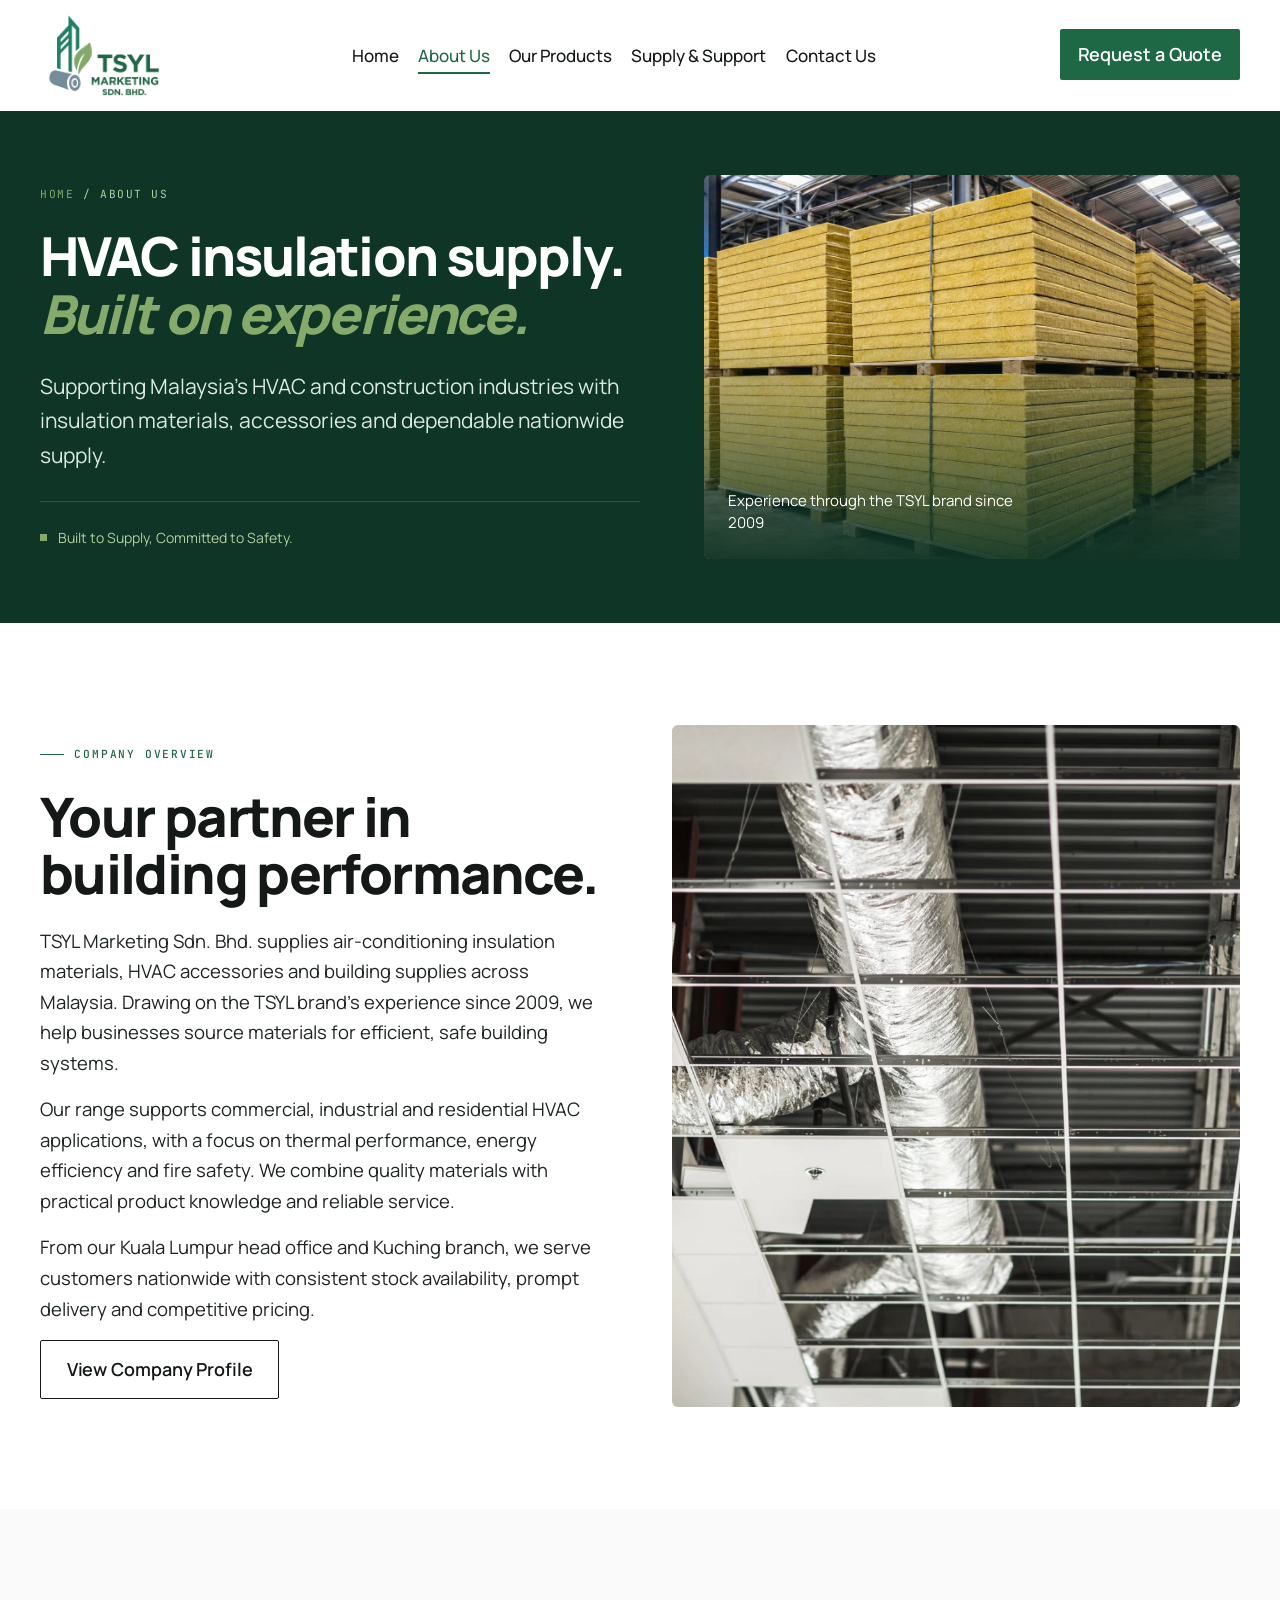
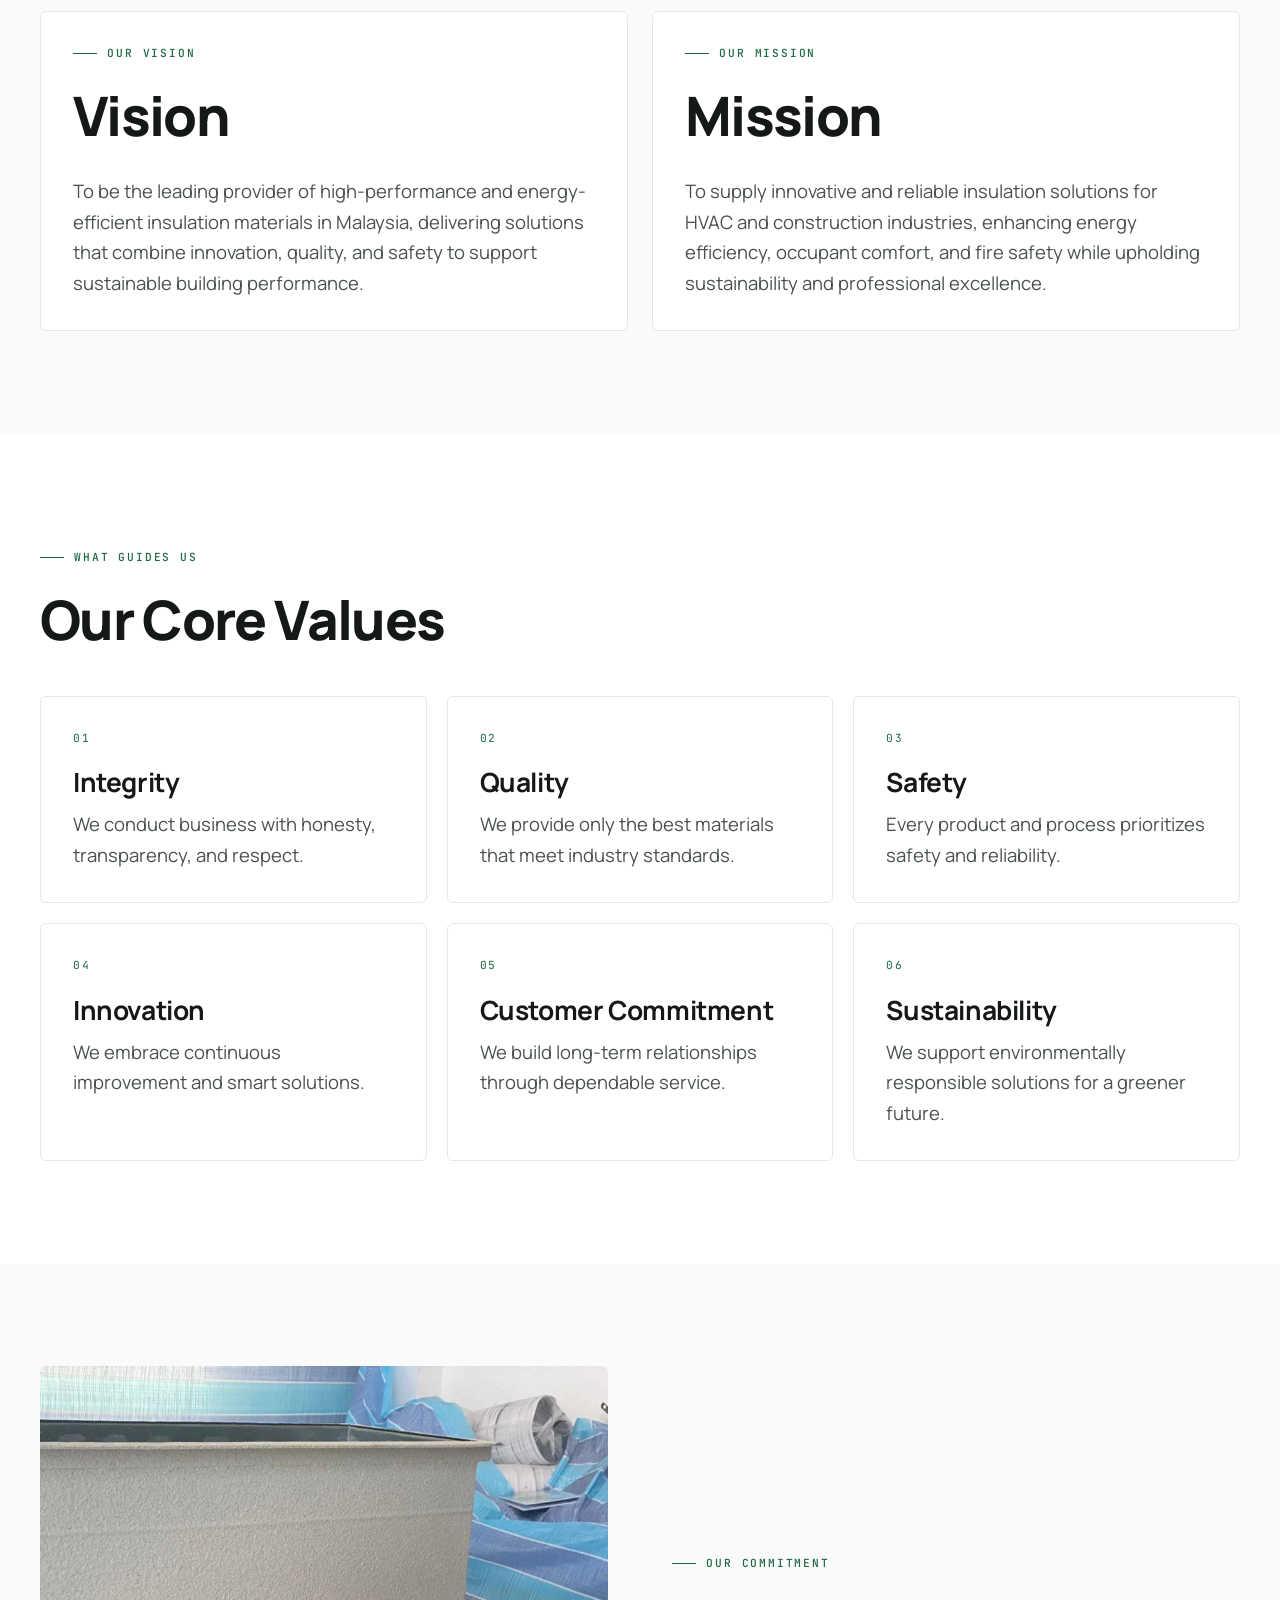
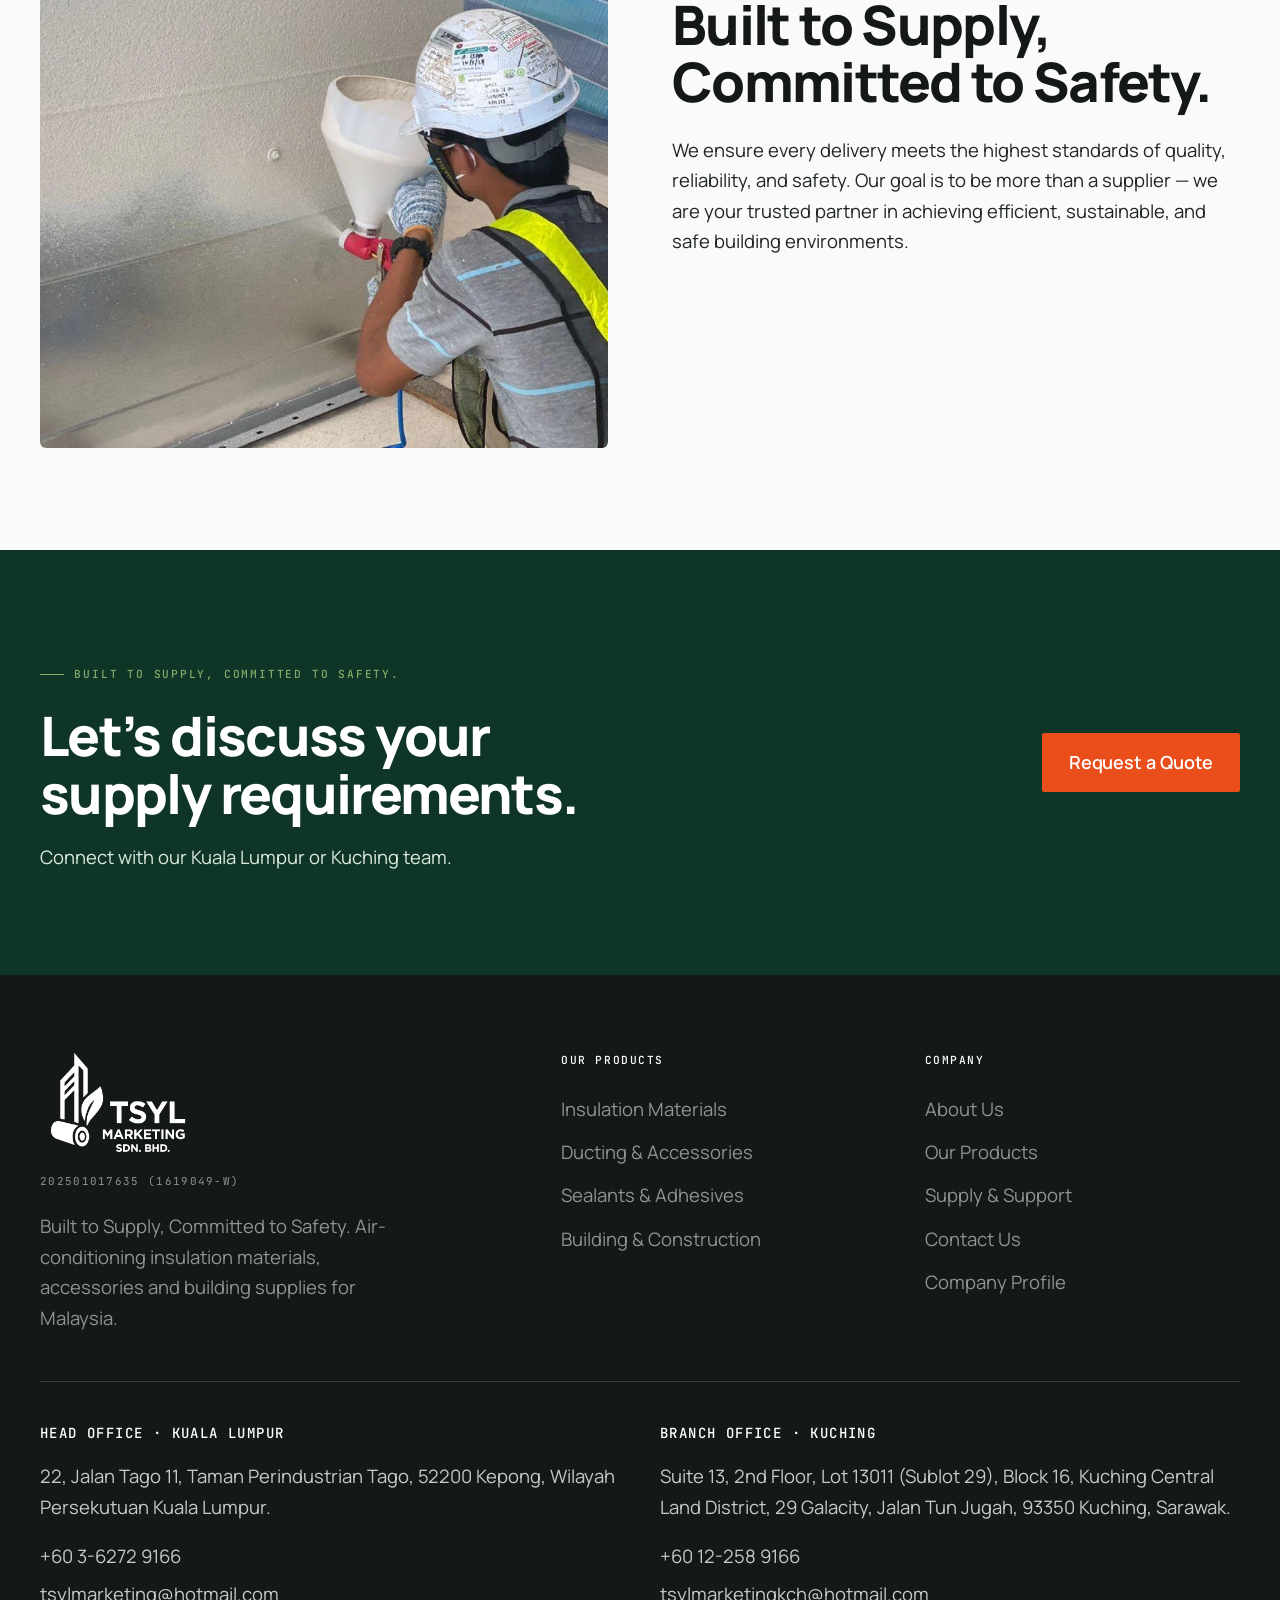
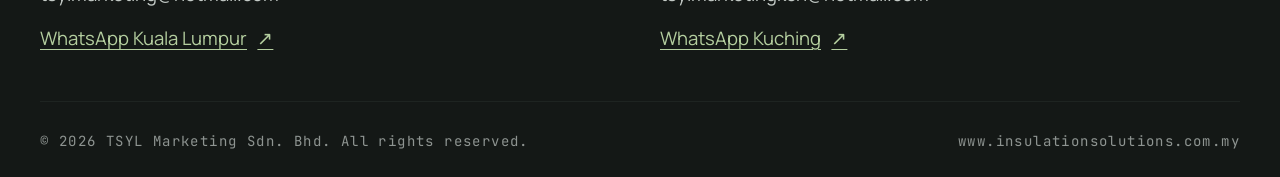
==== commit dc935dcf: "Add KL and Kuching office details to all footers Show full office addresses with the corresponding c" ====
--- a/about.html
+++ b/about.html
@@ -17,7 +17,7 @@
 <nav class="nav" aria-label="Main navigation">
 <div class="nav-inner">
 <a href="index.html" class="nav-logo" aria-label="TSYL Marketing home">
-<img src="assets/img/marketing-logo.png" alt="TSYL Marketing Sdn. Bhd." width="130" height="80">
+<img src="assets/img/marketing-logo.png" alt="TSYL Marketing Sdn. Bhd." width="1000" height="726">
 </a>
 <ul class="nav-links">
 <li>
@@ -30,7 +30,7 @@
 <a href="products.html" class="nav-link ">Our Products</a>
 </li>
 <li>
-<a href="services.html" class="nav-link ">Supply & Support</a>
+<a href="services.html" class="nav-link ">Supply &amp; Support</a>
 </li>
 <li>
 <a href="contact.html" class="nav-link ">Contact Us</a>
@@ -61,7 +61,7 @@
 <a href="products.html" class="nav-link ">Our Products</a>
 </li>
 <li>
-<a href="services.html" class="nav-link ">Supply & Support</a>
+<a href="services.html" class="nav-link ">Supply &amp; Support</a>
 </li>
 <li>
 <a href="contact.html" class="nav-link ">Contact Us</a>
@@ -69,7 +69,7 @@
 </ul>
 <div class="nav-cta-wrap">
 <a href="contact.html" class="btn btn-primary">Request a Quote</a>
-<a href="https://wa.me/60124489166" class="btn btn-outline">WhatsApp</a>
+<a href="https://api.whatsapp.com/send?phone=60124489166" class="btn btn-outline" target="_blank" rel="noopener noreferrer">WhatsApp</a>
 </div>
 </div>
 <main id="main">
@@ -78,7 +78,7 @@
 <div class="page-hero-copy"><div class="breadcrumb"><a href="index.html">Home</a> / About Us</div>
 <h1>HVAC insulation supply.<br><span class="italic">Built on experience.</span></h1><p class="page-hero-description">Supporting Malaysia’s HVAC and construction industries with insulation materials, accessories and dependable nationwide supply.</p>
 <div class="page-hero-rule"><span></span>Built to Supply, Committed to Safety.</div></div>
-<figure class="page-hero-visual"><img src="assets/img/profile/warehouse.webp" alt="Insulation materials in the warehouse" fetchpriority="high" width="720" height="520"><figcaption>Experience through the TSYL brand since 2009</figcaption></figure>
+<figure class="page-hero-visual"><img src="assets/img/profile/warehouse.webp" alt="Insulation materials in the warehouse" fetchpriority="high" width="1600" height="900"><figcaption>Experience through the TSYL brand since 2009</figcaption></figure>
 </div></section>
 <section class="section ">
 <div class="container">
@@ -92,7 +92,7 @@
 <a href="assets/documents/tsyl-marketing-company-profile.pdf" target="_blank" rel="noopener noreferrer" class="btn btn-outline">View Company Profile</a>
 </div>
 <div class="split-media">
-<img src="assets/img/profile/ductwork.webp" alt="HVAC duct installation from the company profile" class="" loading="lazy" decoding="async">
+<img src="assets/img/profile/ductwork.webp" alt="HVAC duct installation from the company profile" class="" loading="lazy" decoding="async" width="1600" height="1066">
 </div>
 </div>
 </div>
@@ -155,7 +155,7 @@
 <div class="container">
 <div class="split">
 <div class="split-media">
-<img src="assets/img/profile/commitment.webp" alt="Insulation work featured in the company profile" class="" loading="lazy" decoding="async">
+<img src="assets/img/profile/commitment.webp" alt="Insulation work featured in the company profile" class="" loading="lazy" decoding="async" width="1280" height="960">
 </div>
 <div class="split-text">
 <div class="eyebrow">Our Commitment</div>
@@ -182,7 +182,7 @@
 <div class="container">
 <div class="footer-grid">
 <div class="footer-brand">
-<img src="assets/img/marketing-logo.png" alt="TSYL Marketing Sdn. Bhd." width="130" height="80">
+<img src="assets/img/marketing-logo.png" alt="TSYL Marketing Sdn. Bhd." width="1000" height="726">
 <div class="reg">202501017635 (1619049-W)</div>
 <p>Built to Supply, Committed to Safety. Air-conditioning insulation materials, accessories and building supplies for Malaysia.</p>
 </div>
@@ -193,13 +193,13 @@
 <a href="products.html#thermal">Insulation Materials</a>
 </li>
 <li>
-<a href="products.html#accessories">Ducting & Accessories</a>
-</li>
-<li>
-<a href="products.html#sealants">Sealants & Adhesives</a>
-</li>
-<li>
-<a href="products.html#building">Building & Construction</a>
+<a href="products.html#accessories">Ducting &amp; Accessories</a>
+</li>
+<li>
+<a href="products.html#sealants">Sealants &amp; Adhesives</a>
+</li>
+<li>
+<a href="products.html#building">Building &amp; Construction</a>
 </li>
 </ul>
 </div>
@@ -213,7 +213,7 @@
 <a href="products.html">Our Products</a>
 </li>
 <li>
-<a href="services.html">Supply & Support</a>
+<a href="services.html">Supply &amp; Support</a>
 </li>
 <li>
 <a href="contact.html">Contact Us</a>
@@ -223,23 +223,17 @@
 </li>
 </ul>
 </div>
-<div class="footer-col">
-<h5>Head Office</h5>
-<address>22, Jalan Tago 11,<br>Taman Perindustrian Tago,<br>52200 Kepong, W.P. Kuala Lumpur.<br>
-<br>
-<a href="tel:+60362729166">+60 3-6272 9166</a>
-<br>
-<a href="mailto:tsylmarketing@hotmail.com">tsylmarketing@hotmail.com</a>
-</address>
-</div>
-</div>
-<div class="footer-bottom">
+</div>
+<div class="footer-offices" aria-label="Our offices">
+<section class="footer-office" aria-labelledby="footer-kl"><h5 id="footer-kl">Head Office · Kuala Lumpur</h5><address>22, Jalan Tago 11, Taman Perindustrian Tago, 52200 Kepong, Wilayah Persekutuan Kuala Lumpur.</address><div class="footer-office-contact"><a href="tel:+60362729166" target="_blank" rel="noopener noreferrer">+60 3-6272 9166</a><a href="mailto:tsylmarketing@hotmail.com" target="_blank" rel="noopener noreferrer">tsylmarketing@hotmail.com</a><a href="https://api.whatsapp.com/send?phone=60124489166" class="footer-office-whatsapp" target="_blank" rel="noopener noreferrer">WhatsApp Kuala Lumpur <span aria-hidden="true">↗</span></a></div></section>
+<section class="footer-office" aria-labelledby="footer-kuching"><h5 id="footer-kuching">Branch Office · Kuching</h5><address>Suite 13, 2nd Floor, Lot 13011 (Sublot 29), Block 16, Kuching Central Land District, 29 Galacity, Jalan Tun Jugah, 93350 Kuching, Sarawak.</address><div class="footer-office-contact"><a href="tel:+60122589166" target="_blank" rel="noopener noreferrer">+60 12-258 9166</a><a href="mailto:tsylmarketingkch@hotmail.com" target="_blank" rel="noopener noreferrer">tsylmarketingkch@hotmail.com</a><a href="https://api.whatsapp.com/send?phone=60122589166" class="footer-office-whatsapp" target="_blank" rel="noopener noreferrer">WhatsApp Kuching <span aria-hidden="true">↗</span></a></div></section>
+</div><div class="footer-bottom">
 <div>© 2026 TSYL Marketing Sdn. Bhd. All rights reserved.</div>
-<a href="https://www.insulationsolutions.com.my">www.insulationsolutions.com.my</a>
+<a href="https://www.insulationsolutions.com.my" target="_blank" rel="noopener noreferrer">www.insulationsolutions.com.my</a>
 </div>
 </div>
 </footer>
 <script src="assets/js/main.js">
 </script>
 </body>
-</html>+</html>
--- a/assets/css/styles.css
+++ b/assets/css/styles.css
@@ -771,7 +771,7 @@
 }
 .footer-grid {
   display: grid;
-  grid-template-columns: 1.5fr 1fr 1fr 1.2fr;
+  grid-template-columns: 1.5fr 1fr 1fr;
   gap: 3rem;
   margin-bottom: 3rem;
 }
@@ -828,6 +828,16 @@
 .footer-socials a:hover { background: var(--green); border-color: var(--green); color: var(--white); }
 @media (max-width: 880px) { .footer-grid { grid-template-columns: 1fr 1fr; } }
 @media (max-width: 540px) { .footer-grid { grid-template-columns: 1fr; gap: 2rem; } }
+.footer-offices { display:grid; grid-template-columns:repeat(2,minmax(0,1fr)); gap:2.5rem; padding:2.5rem 0; border-top:1px solid #ffffff26; }
+.footer-office { min-width:0; }
+.footer-office h5 { color:var(--white); font-family:var(--font-mono); font-size:14px; font-weight:500; letter-spacing:.1em; text-transform:uppercase; margin-bottom:1rem; line-height:1.6; }
+.footer-office address { color:#c4cbc7; font-style:normal; font-size:18.5px; line-height:1.7; max-width:58ch; overflow-wrap:anywhere; }
+.footer-office-contact { display:flex; flex-direction:column; align-items:flex-start; gap:.4rem; margin-top:1.1rem; }
+.footer-office-contact a { color:#c4cbc7; font-size:18.5px; line-height:1.7; overflow-wrap:anywhere; }
+.footer-office-contact a:hover { color:var(--green-leaf); }
+.footer-office-contact .footer-office-whatsapp { display:inline-flex; align-items:center; gap:.65rem; min-height:44px; color:#b4ce9f; text-decoration:underline; text-underline-offset:4px; }
+@media (max-width:880px) { .footer-grid .footer-brand { grid-column:1 / -1; } }
+@media (max-width:600px) { .footer-offices { grid-template-columns:1fr; gap:2rem; padding:2rem 0; } }
 
 /* ---------- Page hero (inner pages) ---------- */
 .page-hero {
@@ -1236,6 +1246,14 @@
   .nav, .footer, .cta-banner, .cta-orange { display: none; }
 }
 /* Profile-aligned catalogue and project imagery */
+:root { --product-stage: #e8e8e8; }
+.product-image-stage { display: flex; align-items: center; justify-content: center; height: 270px; background: var(--product-stage); overflow: hidden; }
+.product-image-stage .catalog-image { display: block; width: 100%; height: 100%; object-fit: contain; background: transparent; padding: 1.25rem; }
+.product-image-stage-detail { height: 440px; border-radius: 6px; }
+.product-image-stage-detail .detail-image { height: 100%; max-height: 100%; object-fit: contain; padding: 1.5rem; }
+.product-card .pc-media { background: var(--product-stage); }
+.product-card .pc-media img { background: transparent !important; }
+@media (max-width: 600px) { .product-image-stage { height: 250px; } .product-image-stage-detail { height: 360px; } }
 .nav-logo img { height: 66px; width: 102px; object-fit: contain; }
 .nav-links { gap: clamp(.75rem, 1.6vw, 1.6rem); }
 .nav-link { font-size: .84rem; }
